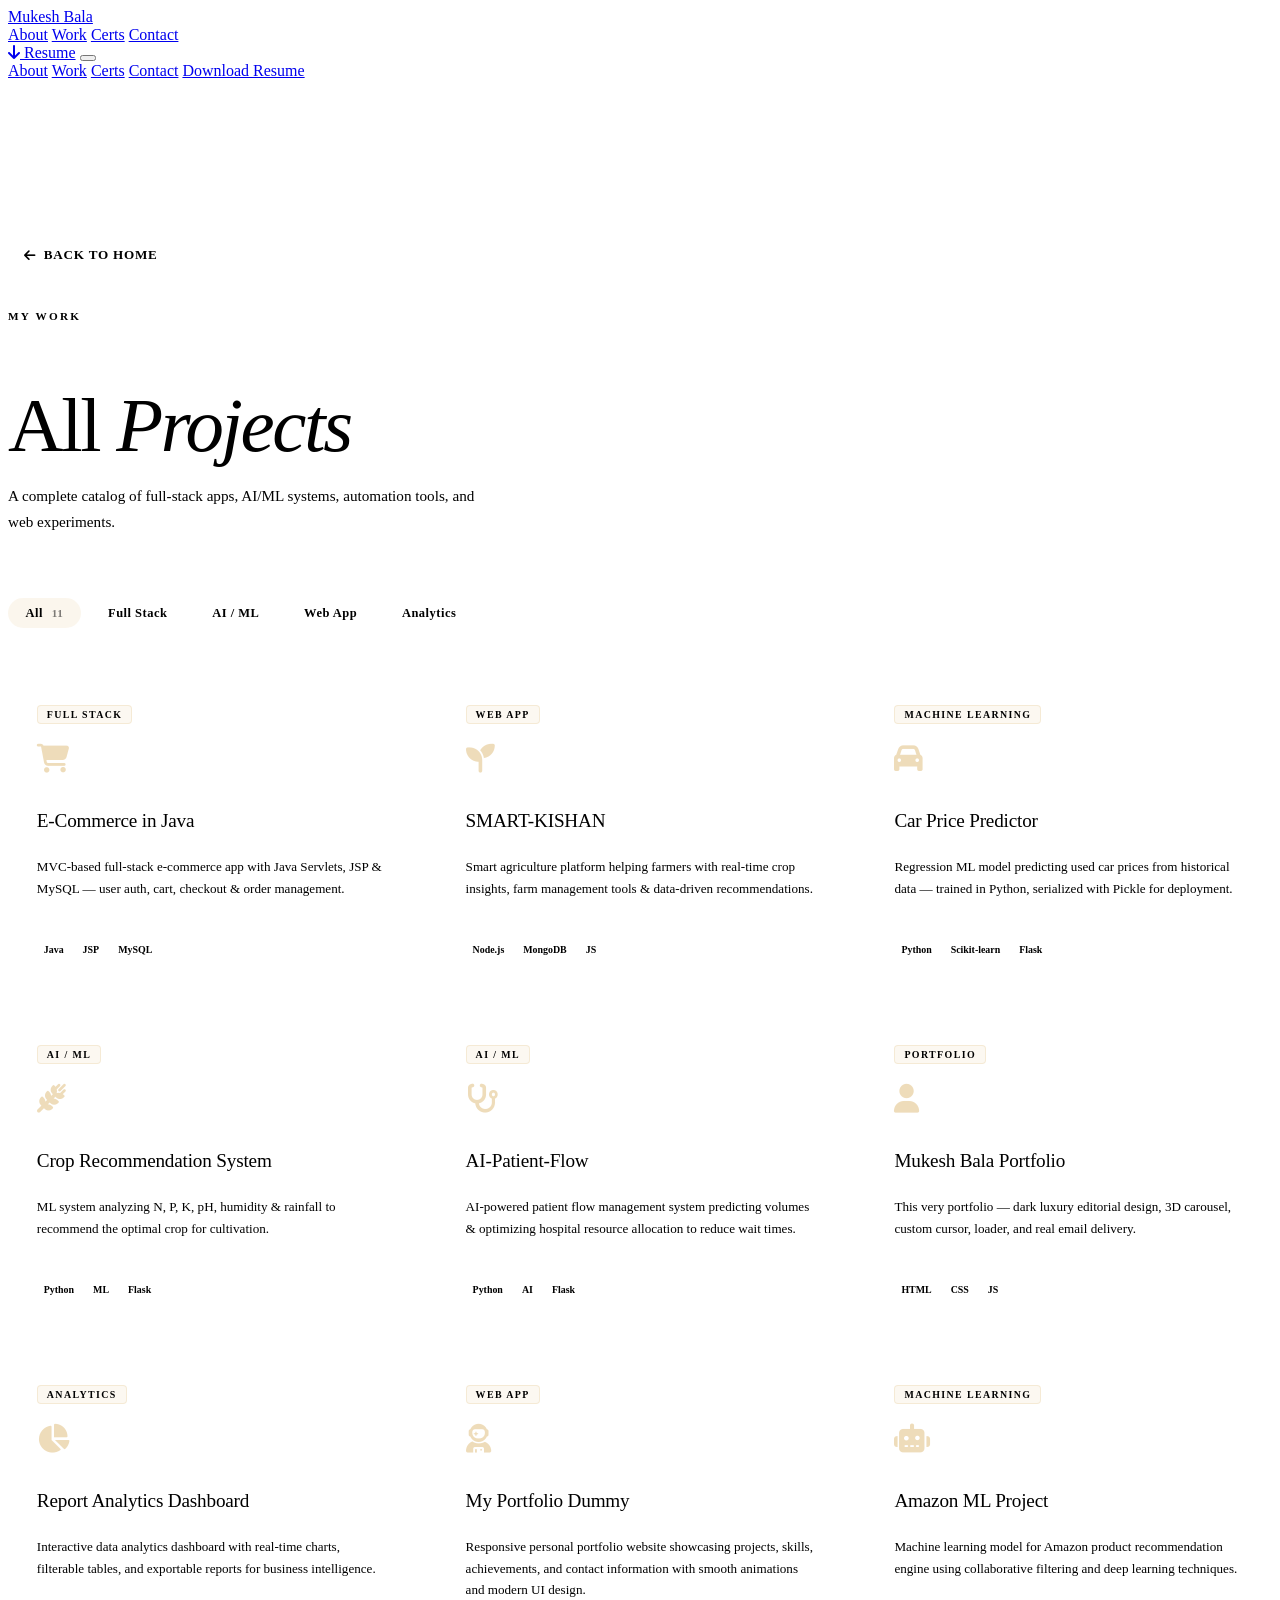
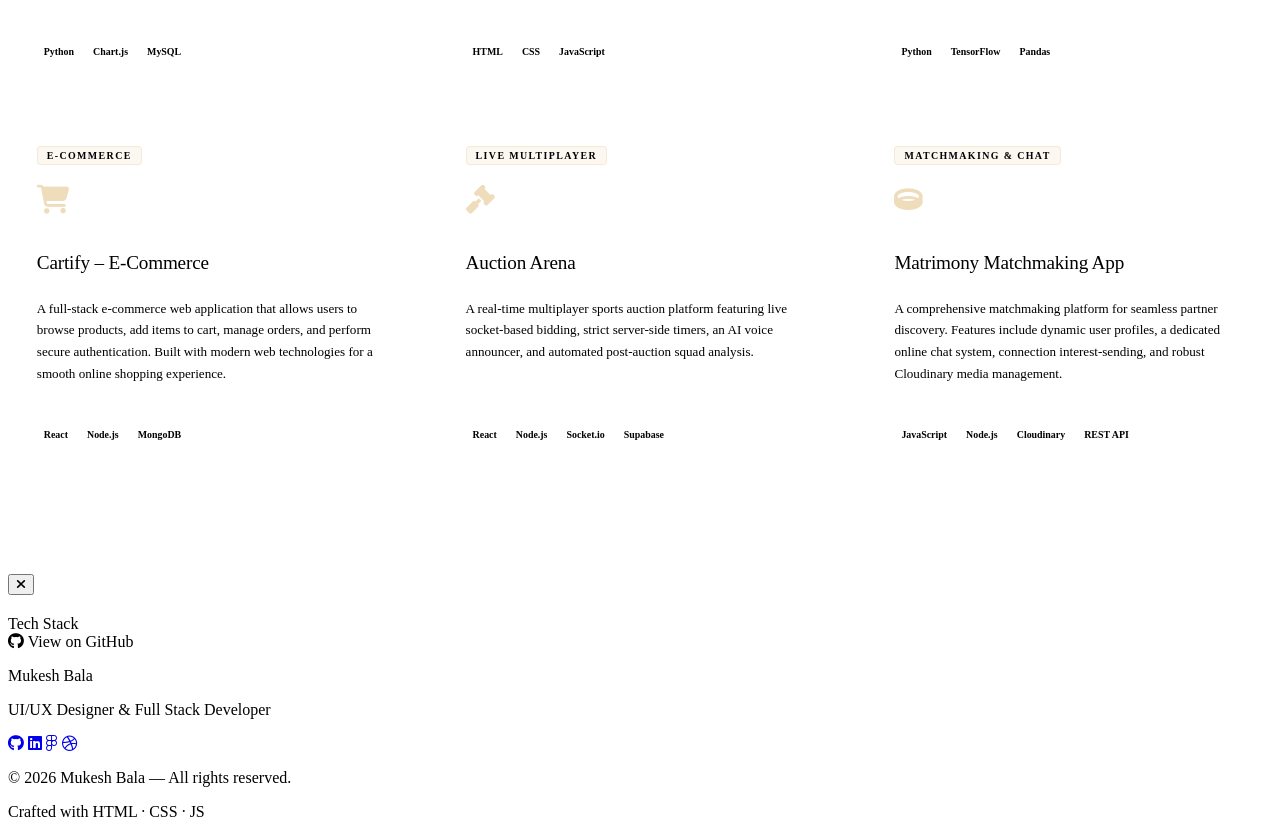
==== projects.html @ a9ab1437 "add new project" ====
<!DOCTYPE html>
<html lang="en">
<head>
  <meta charset="UTF-8">
  <meta name="viewport" content="width=device-width, initial-scale=1.0">
  <meta name="description" content="All Projects by Mukesh Bala — Full-stack, AI/ML, and web development.">
  <title>Projects — Mukesh Bala</title>
  <link rel="preconnect" href="https://fonts.googleapis.com">
  <link rel="preconnect" href="https://fonts.gstatic.com" crossorigin>
  <link href="https://fonts.googleapis.com/css2?family=DM+Serif+Display:ital@0;1&family=Outfit:wght@300;400;500;600;700&display=swap" rel="stylesheet">
  <link rel="stylesheet" href="https://cdnjs.cloudflare.com/ajax/libs/font-awesome/6.5.0/css/all.min.css">
  <link rel="stylesheet" href="styles.css">
  <style>
    /* Projects page extra styles */
    .projects-page { padding: 10rem 0 6rem; }
    .projects-page-head { margin-bottom: 4rem; }
    .back-link {
      display: inline-flex; align-items: center; gap: 8px;
      color: var(--grey2); text-decoration: none; font-size: 0.82rem;
      font-weight: 600; letter-spacing: 0.06em; text-transform: uppercase;
      border: 1px solid var(--border); padding: 0.45rem 1rem;
      border-radius: 6px; transition: all 0.25s; margin-bottom: 2.5rem;
      display: inline-flex;
    }
    .back-link:hover { border-color: var(--gold); color: var(--gold); }
    .pg-eyebrow { font-size:0.7rem; font-weight:700; letter-spacing:0.2em; text-transform:uppercase; color:var(--gold); margin-bottom:1rem; display:block; }
    .pg-h1 { font-family:var(--font-serif); font-size:clamp(2.8rem,6vw,5rem); font-weight:400; letter-spacing:-0.03em; line-height:1.05; margin-bottom:1rem; }
    .pg-h1 em { font-style:italic; color:var(--gold); }
    .pg-sub { font-size:0.95rem; color:var(--grey); max-width:480px; line-height:1.7; }

    /* Filter */
    .filter-bar { display:flex; gap:0.6rem; flex-wrap:wrap; margin-bottom:3rem; }
    .fbtn {
      padding:0.45rem 1.1rem; border-radius:100px;
      border:1px solid var(--border); background:transparent;
      color:var(--grey2); font-size:0.78rem; font-weight:600;
      cursor:none; transition:all 0.22s; font-family:var(--font-sans);
      letter-spacing:0.04em;
    }
    .fbtn.active { background:rgba(212,168,83,0.1); border-color:rgba(212,168,83,0.35); color:var(--gold); }
    .fbtn:hover:not(.active) { border-color:var(--border-h); color:var(--grey); }

    /* Projects grid */
    .pg-grid { display:grid; grid-template-columns:repeat(3,1fr); gap:1.4rem; }

    .pg-card {
      background: var(--surface);
      border: 1px solid var(--border);
      border-radius: 14px;
      padding: 1.8rem;
      cursor: none;
      transition: all 0.3s var(--ease);
      position: relative;
      overflow: hidden;
      display: flex; flex-direction: column;
      min-height: 260px;
    }

    .pg-card::after {
      content:''; position:absolute; inset:0;
      background: linear-gradient(135deg, rgba(212,168,83,0.04), transparent);
      opacity:0; transition:opacity 0.3s; border-radius:14px;
    }

    .pg-card:hover {
      border-color: rgba(212,168,83,0.25);
      transform: translateY(-8px);
      box-shadow: 0 20px 50px rgba(0,0,0,0.4);
    }

    .pg-card:hover::after { opacity:1; }

    .pgc-tag {
      font-size:0.62rem; font-weight:700; letter-spacing:0.14em;
      text-transform:uppercase; color:var(--gold);
      background:rgba(212,168,83,0.08); border:1px solid rgba(212,168,83,0.18);
      padding:3px 9px; border-radius:4px; width:fit-content;
      margin-bottom:1.2rem;
    }

    .pgc-icon {
      font-size:1.8rem; color:rgba(212,168,83,0.4);
      margin-bottom:0.9rem; transition:all 0.3s;
    }

    .pg-card:hover .pgc-icon { color:var(--gold); transform:scale(1.1); }

    .pgc-title {
      font-family:var(--font-serif); font-size:1.2rem;
      font-weight:400; margin-bottom:0.6rem;
      color:var(--white); line-height:1.25;
      letter-spacing:-0.01em;
    }

    .pgc-desc {
      font-size:0.82rem; color:var(--grey);
      line-height:1.65; flex:1; margin-bottom:1.2rem;
    }

    .pgc-foot {
      display:flex; align-items:center;
      justify-content:space-between;
      padding-top:1rem;
      border-top:1px solid var(--border);
      margin-top:auto;
    }

    .pgc-tech { display:flex; gap:5px; flex-wrap:wrap; }
    .pgc-tech span {
      font-size:0.62rem; font-weight:600;
      padding:2px 7px; border-radius:3px;
      background:rgba(255,255,255,0.04);
      border:1px solid var(--border);
      color:var(--grey2);
    }

    .pgc-arrow {
      width:30px; height:30px;
      border:1px solid var(--border);
      border-radius:50%;
      display:flex; align-items:center; justify-content:center;
      color:var(--grey2); font-size:0.72rem;
      transition:all 0.28s; flex-shrink:0;
    }

    .pg-card:hover .pgc-arrow {
      background:var(--gold); border-color:var(--gold);
      color:var(--black); transform:rotate(45deg);
    }

    /* Hidden cards */
    .pg-card[data-hidden="true"] {
      opacity:0; pointer-events:none; display:none;
    }

    @media (max-width: 900px) { .pg-grid { grid-template-columns: repeat(2,1fr); } }
    @media (max-width: 560px) {
      .pg-grid { grid-template-columns: 1fr; }
      .projects-page { padding: 7rem 0 4rem; }
    }
  </style>
</head>
<body>

  <div class="noise"></div>
  <div class="cursor" id="cursor"><div class="cursor-dot"></div></div>
  <div class="cursor-follower" id="cursorFollower"></div>

  <!-- BACKGROUND -->
  <div class="hero-bg" style="position:fixed;inset:0;z-index:-1;pointer-events:none;">
    <div class="hero-orb o1" style="opacity:0.1;"></div>
    <div class="hero-orb o2" style="opacity:0.08;"></div>
    <div class="hero-grid"></div>
  </div>

  <!-- NAV -->
  <nav class="nav scrolled" id="mainNav">
    <a href="index.html" class="nav-logo"><span class="logo-mark">M</span><span class="logo-text">ukesh Bala</span></a>
    <div class="nav-links">
      <a href="index.html#about"   class="nav-link">About</a>
      <a href="index.html#work"    class="nav-link">Work</a>
      <a href="index.html#certs"   class="nav-link">Certs</a>
      <a href="index.html#contact" class="nav-link">Contact</a>
    </div>
    <a href="Resume.pdf" download class="nav-cta"><i class="fas fa-arrow-down"></i> Resume</a>
    <button class="nav-toggle" id="navToggle" aria-label="Menu"><span></span><span></span></button>
  </nav>

  <div class="mobile-menu" id="mobileMenu">
    <a href="index.html#about"   class="mm-link" onclick="closeMobileMenu()">About</a>
    <a href="index.html#work"    class="mm-link" onclick="closeMobileMenu()">Work</a>
    <a href="index.html#certs"   class="mm-link" onclick="closeMobileMenu()">Certs</a>
    <a href="index.html#contact" class="mm-link" onclick="closeMobileMenu()">Contact</a>
    <a href="Resume.pdf" download class="mm-cta">Download Resume</a>
  </div>

  <!-- PAGE CONTENT -->
  <section class="projects-page">
    <div class="container">

      <!-- Page header -->
      <div class="projects-page-head">
        <a href="index.html" class="back-link"><i class="fas fa-arrow-left"></i> Back to Home</a>
        <span class="pg-eyebrow">My Work</span>
        <h1 class="pg-h1">All <em>Projects</em></h1>
        <p class="pg-sub">A complete catalog of full-stack apps, AI/ML systems, automation tools, and web experiments.</p>
      </div>

      <!-- Filter bar -->
      <div class="filter-bar">
        <button class="fbtn active" data-filter="all">All <span style="opacity:0.5;margin-left:5px;font-size:0.7rem;">11</span></button>
        <button class="fbtn" data-filter="fullstack">Full Stack</button>
        <button class="fbtn" data-filter="ml">AI / ML</button>
        <button class="fbtn" data-filter="webapp">Web App</button>
        <button class="fbtn" data-filter="analytics">Analytics</button>
      </div>

      <!-- Projects Grid -->
      <div class="pg-grid" id="pgGrid">

        <div class="pg-card" data-project="cart" data-cat="fullstack">
          <div class="pgc-tag">Full Stack</div>
          <div class="pgc-icon"><i class="fas fa-cart-shopping"></i></div>
          <h3 class="pgc-title">E-Commerce in Java</h3>
          <p class="pgc-desc">MVC-based full-stack e-commerce app with Java Servlets, JSP &amp; MySQL — user auth, cart, checkout &amp; order management.</p>
          <div class="pgc-foot">
            <div class="pgc-tech"><span>Java</span><span>JSP</span><span>MySQL</span></div>
            <div class="pgc-arrow"><i class="fas fa-arrow-up-right"></i></div>
          </div>
        </div>

        <div class="pg-card" data-project="crop" data-cat="webapp">
          <div class="pgc-tag">Web App</div>
          <div class="pgc-icon"><i class="fas fa-seedling"></i></div>
          <h3 class="pgc-title">SMART-KISHAN</h3>
          <p class="pgc-desc">Smart agriculture platform helping farmers with real-time crop insights, farm management tools &amp; data-driven recommendations.</p>
          <div class="pgc-foot">
            <div class="pgc-tech"><span>Node.js</span><span>MongoDB</span><span>JS</span></div>
            <div class="pgc-arrow"><i class="fas fa-arrow-up-right"></i></div>
          </div>
        </div>

        <div class="pg-card" data-project="car" data-cat="ml">
          <div class="pgc-tag">Machine Learning</div>
          <div class="pgc-icon"><i class="fas fa-car"></i></div>
          <h3 class="pgc-title">Car Price Predictor</h3>
          <p class="pgc-desc">Regression ML model predicting used car prices from historical data — trained in Python, serialized with Pickle for deployment.</p>
          <div class="pgc-foot">
            <div class="pgc-tech"><span>Python</span><span>Scikit-learn</span><span>Flask</span></div>
            <div class="pgc-arrow"><i class="fas fa-arrow-up-right"></i></div>
          </div>
        </div>

        <div class="pg-card" data-project="farm" data-cat="ml">
          <div class="pgc-tag">AI / ML</div>
          <div class="pgc-icon"><i class="fas fa-wheat-awn"></i></div>
          <h3 class="pgc-title">Crop Recommendation System</h3>
          <p class="pgc-desc">ML system analyzing N, P, K, pH, humidity &amp; rainfall to recommend the optimal crop for cultivation.</p>
          <div class="pgc-foot">
            <div class="pgc-tech"><span>Python</span><span>ML</span><span>Flask</span></div>
            <div class="pgc-arrow"><i class="fas fa-arrow-up-right"></i></div>
          </div>
        </div>

        <div class="pg-card" data-project="medical" data-cat="ml">
          <div class="pgc-tag">AI / ML</div>
          <div class="pgc-icon"><i class="fas fa-stethoscope"></i></div>
          <h3 class="pgc-title">AI-Patient-Flow</h3>
          <p class="pgc-desc">AI-powered patient flow management system predicting volumes &amp; optimizing hospital resource allocation to reduce wait times.</p>
          <div class="pgc-foot">
            <div class="pgc-tech"><span>Python</span><span>AI</span><span>Flask</span></div>
            <div class="pgc-arrow"><i class="fas fa-arrow-up-right"></i></div>
          </div>
        </div>

        <div class="pg-card" data-project="mukeshPortfolio" data-cat="webapp">
          <div class="pgc-tag">Portfolio</div>
          <div class="pgc-icon"><i class="fas fa-user"></i></div>
          <h3 class="pgc-title">Mukesh Bala Portfolio</h3>
          <p class="pgc-desc">This very portfolio — dark luxury editorial design, 3D carousel, custom cursor, loader, and real email delivery.</p>
          <div class="pgc-foot">
            <div class="pgc-tech"><span>HTML</span><span>CSS</span><span>JS</span></div>
            <div class="pgc-arrow"><i class="fas fa-arrow-up-right"></i></div>
          </div>
        </div>

        <div class="pg-card" data-project="cyraAnalytics" data-cat="analytics">
          <div class="pgc-tag">Analytics</div>
          <div class="pgc-icon"><i class="fas fa-chart-pie"></i></div>
          <h3 class="pgc-title">Report Analytics Dashboard</h3>
          <p class="pgc-desc">Interactive data analytics dashboard with real-time charts, filterable tables, and exportable reports for business intelligence.</p>
          <div class="pgc-foot">
            <div class="pgc-tech"><span>Python</span><span>Chart.js</span><span>MySQL</span></div>
            <div class="pgc-arrow"><i class="fas fa-arrow-up-right"></i></div>
          </div>
        </div>

        <div class="pg-card" data-project="portfolio" data-cat="webapp">
          <div class="pgc-tag">Web App</div>
          <div class="pgc-icon"><i class="fas fa-user-astronaut"></i></div>
          <h3 class="pgc-title">My Portfolio Dummy</h3>
          <p class="pgc-desc">Responsive personal portfolio website showcasing projects, skills, achievements, and contact information with smooth animations and modern UI design.</p>
          <div class="pgc-foot">
            <div class="pgc-tech"><span>HTML</span><span>CSS</span><span>JavaScript</span></div>
            <div class="pgc-arrow"><i class="fas fa-arrow-up-right"></i></div>
          </div>
        </div>

        <div class="pg-card" data-project="amazon" data-cat="ml">
          <div class="pgc-tag">Machine Learning</div>
          <div class="pgc-icon"><i class="fas fa-robot"></i></div>
          <h3 class="pgc-title">Amazon ML Project</h3>
          <p class="pgc-desc">Machine learning model for Amazon product recommendation engine using collaborative filtering and deep learning techniques.</p>
          <div class="pgc-foot">
            <div class="pgc-tech"><span>Python</span><span>TensorFlow</span><span>Pandas</span></div>
            <div class="pgc-arrow"><i class="fas fa-arrow-up-right"></i></div>
          </div>
        </div>

        <div class="pg-card" data-project="cartify" data-cat="fullstack">
          <div class="pgc-tag">E-Commerce</div>
          <div class="pgc-icon"><i class="fas fa-shopping-cart"></i></div>
          <h3 class="pgc-title">Cartify – E-Commerce</h3>
          <p class="pgc-desc">
            A full-stack e-commerce web application that allows users to browse products, add items to cart,
            manage orders, and perform secure authentication. Built with modern web technologies for a smooth
            online shopping experience.
          </p>
          <div class="pgc-foot">
            <div class="pgc-tech">
              <span>React</span><span>Node.js</span><span>MongoDB</span></div>
              <div class="pgc-arrow"><i class="fas fa-arrow-up-right"></i>
            </div>
          </div>
        </div>

        <div class="pg-card" data-project="auctionArena" data-cat="fullstack">
          <div class="pgc-tag">Live Multiplayer</div>
          <div class="pgc-icon"><i class="fas fa-gavel"></i></div>
          <h3 class="pgc-title">Auction Arena</h3>
          <p class="pgc-desc">
            A real-time multiplayer sports auction platform featuring live socket-based bidding, strict server-side timers, an AI voice announcer, and automated post-auction squad analysis.
          </p>
          <div class="pgc-foot">
            <div class="pgc-tech">
              <span>React</span><span>Node.js</span><span>Socket.io</span><span>Supabase</span>
            </div>
            <div class="pgc-arrow">
              <i class="fas fa-arrow-up-right"></i>
            </div>
          </div>
        </div>

        <div class="pg-card" data-project="matrimonyApp" data-cat="fullstack">
          <div class="pgc-tag">Matchmaking & Chat</div>
          <div class="pgc-icon"><i class="fas fa-ring"></i></div>
          <h3 class="pgc-title">Matrimony Matchmaking App</h3>
          <p class="pgc-desc">
            A comprehensive matchmaking platform for seamless partner discovery. Features include dynamic user profiles, a dedicated online chat system, connection interest-sending, and robust Cloudinary media management.
          </p>
          <div class="pgc-foot">
            <div class="pgc-tech">
              <span> JavaScript</span><span>Node.js</span><span>Cloudinary</span><span>REST API</span>
            </div>
            <div class="pgc-arrow">
              <i class="fas fa-arrow-up-right"></i>
            </div>
          </div>
        </div>
      </div>
    </div>
  </section>

  <!-- PROJECT MODAL -->
  <div class="pmodal-overlay" id="pModalOverlay">
    <div class="pmodal" id="pModal">
      <button class="pmodal-close" id="pModalClose"><i class="fas fa-xmark"></i></button>
      <div class="pmodal-tag"   id="pmTag"></div>
      <h2 class="pmodal-title" id="pmTitle"></h2>
      <p class="pmodal-short"  id="pmShort"></p>
      <p class="pmodal-long"   id="pmLong"></p>
      <div class="pmodal-tech-label">Tech Stack</div>
      <div class="pmodal-tech" id="pmTech"></div>
      <a class="pmodal-gh" id="pmLink" target="_blank" rel="noopener">
        <i class="fab fa-github"></i> View on GitHub
      </a>
    </div>
  </div>

  <!-- FOOTER -->
  <footer class="footer">
    <div class="container">
      <div class="footer-inner">
        <div class="footer-left">
          <p class="footer-name">Mukesh Bala</p>
          <p class="footer-sub">UI/UX Designer &amp; Full Stack Developer</p>
        </div>
        <div class="footer-socials">
          <a href="https://github.com/mukeshbala143"          target="_blank" rel="noopener"><i class="fab fa-github"></i></a>
          <a href="https://www.linkedin.com/in/mukeshbala143" target="_blank" rel="noopener"><i class="fab fa-linkedin"></i></a>
          <a href="https://www.figma.com/@mukeshdesign"       target="_blank" rel="noopener"><i class="fab fa-figma"></i></a>
          <a href="https://dribbble.com/mukesh-bala"          target="_blank" rel="noopener"><i class="fab fa-dribbble"></i></a>
        </div>
      </div>
      <div class="footer-divider"></div>
      <div class="footer-bottom">
        <p>© 2026 Mukesh Bala — All rights reserved.</p>
        <p>Crafted with HTML · CSS · JS</p>
      </div>
    </div>
  </footer>

  <script src="app.js"></script>
  <script>
    // Projects page filter logic
    document.querySelectorAll('.fbtn').forEach(btn => {
      btn.addEventListener('click', () => {
        document.querySelectorAll('.fbtn').forEach(b => b.classList.remove('active'));
        btn.classList.add('active');
        const filter = btn.dataset.filter;
        document.querySelectorAll('.pg-card').forEach(card => {
          const cat  = card.dataset.cat;
          const show = filter === 'all' || cat === filter;
          if (show) {
            card.style.display = '';
            requestAnimationFrame(() => {
              card.style.opacity   = '1';
              card.style.transform = 'translateY(0)';
            });
          } else {
            card.style.opacity   = '0';
            card.style.transform = 'translateY(16px)';
            setTimeout(() => { card.style.display = 'none'; }, 300);
          }
        });
      });
    });

    // Project card click → modal
    document.querySelectorAll('.pg-card').forEach(card => {
      card.addEventListener('click', () => {
        const key = card.dataset.project;
        if (key && typeof projectData !== 'undefined' && projectData[key]) {
          const p = projectData[key];
          document.getElementById('pmTag').textContent   = p.tag;
          document.getElementById('pmTitle').textContent = p.title;
          document.getElementById('pmShort').textContent = p.short;
          document.getElementById('pmLong').textContent  = p.long;
          document.getElementById('pmLink').href          = p.link;
          document.getElementById('pmTech').innerHTML    = p.tech.map(t => `<span>${t}</span>`).join('');
          document.getElementById('pModalOverlay').classList.add('open');
          document.body.style.overflow = 'hidden';
        }
      });
    });
  </script>
</body>
</html>
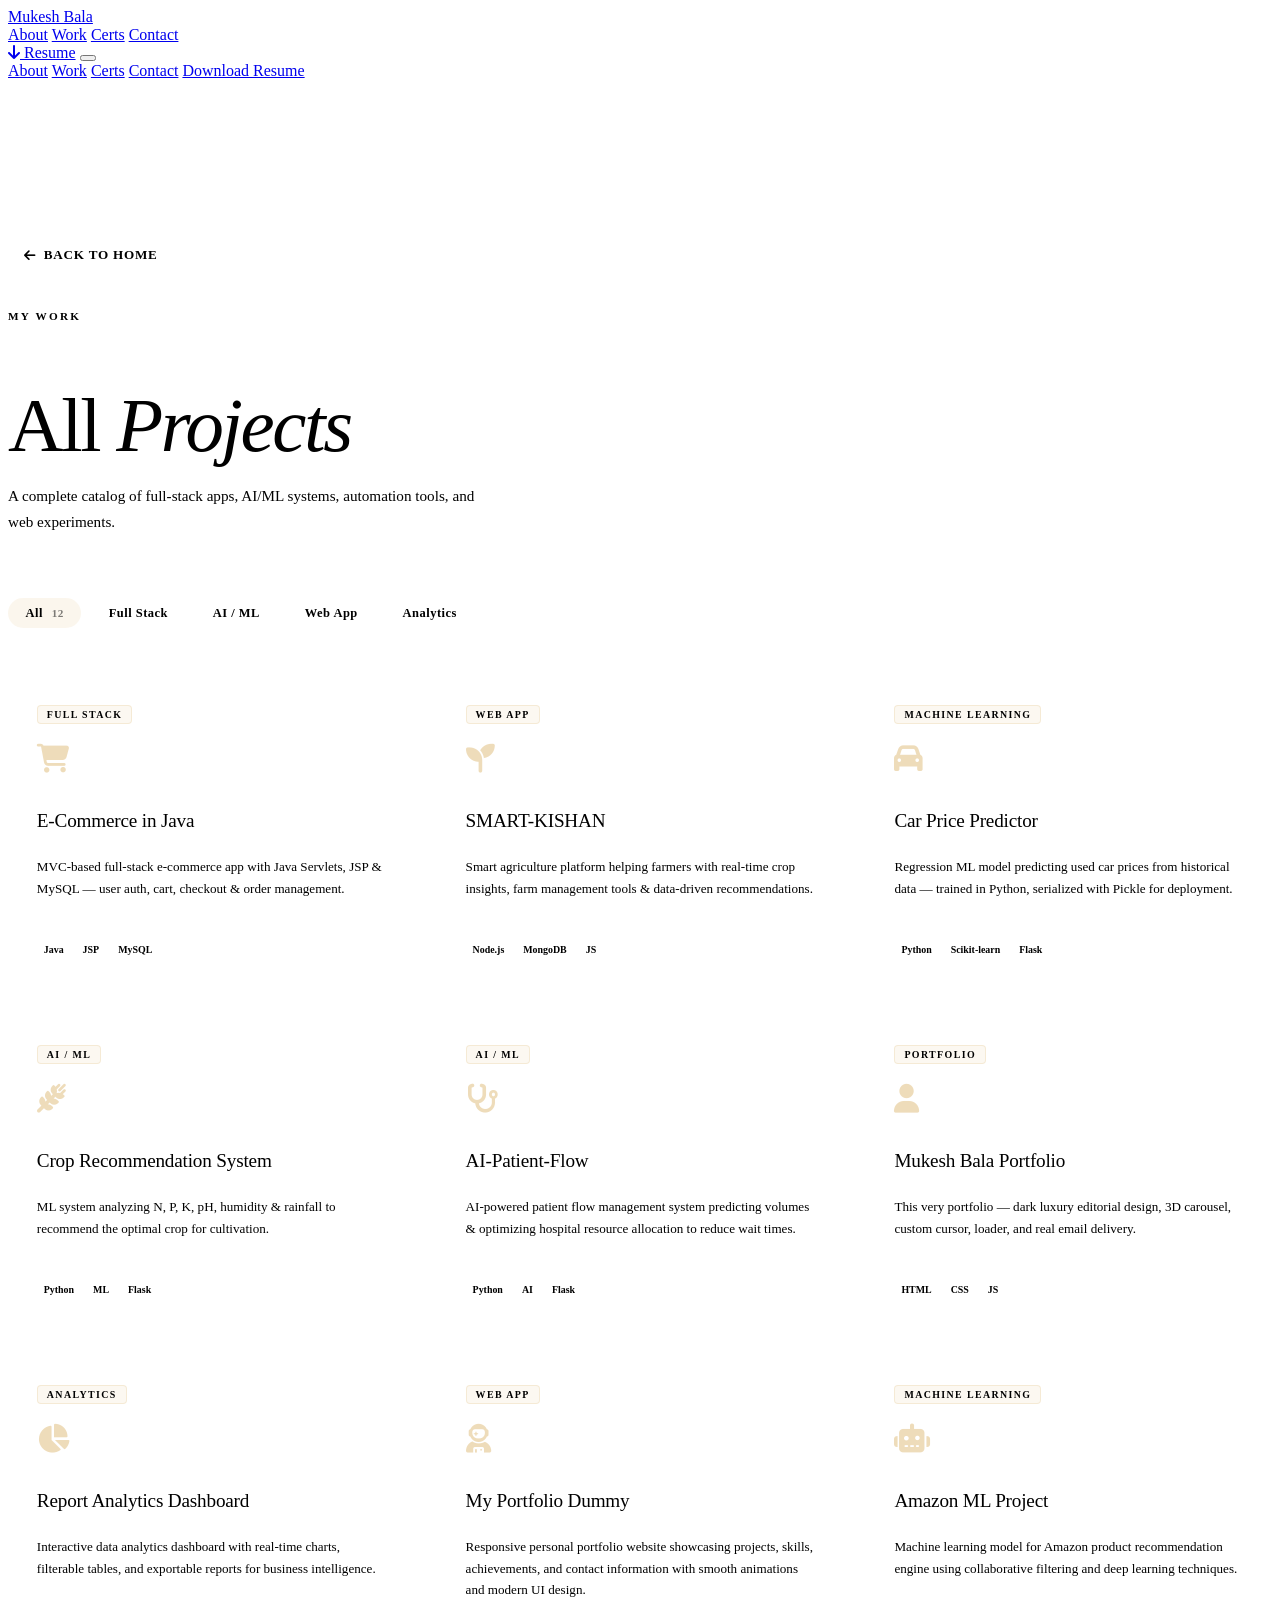
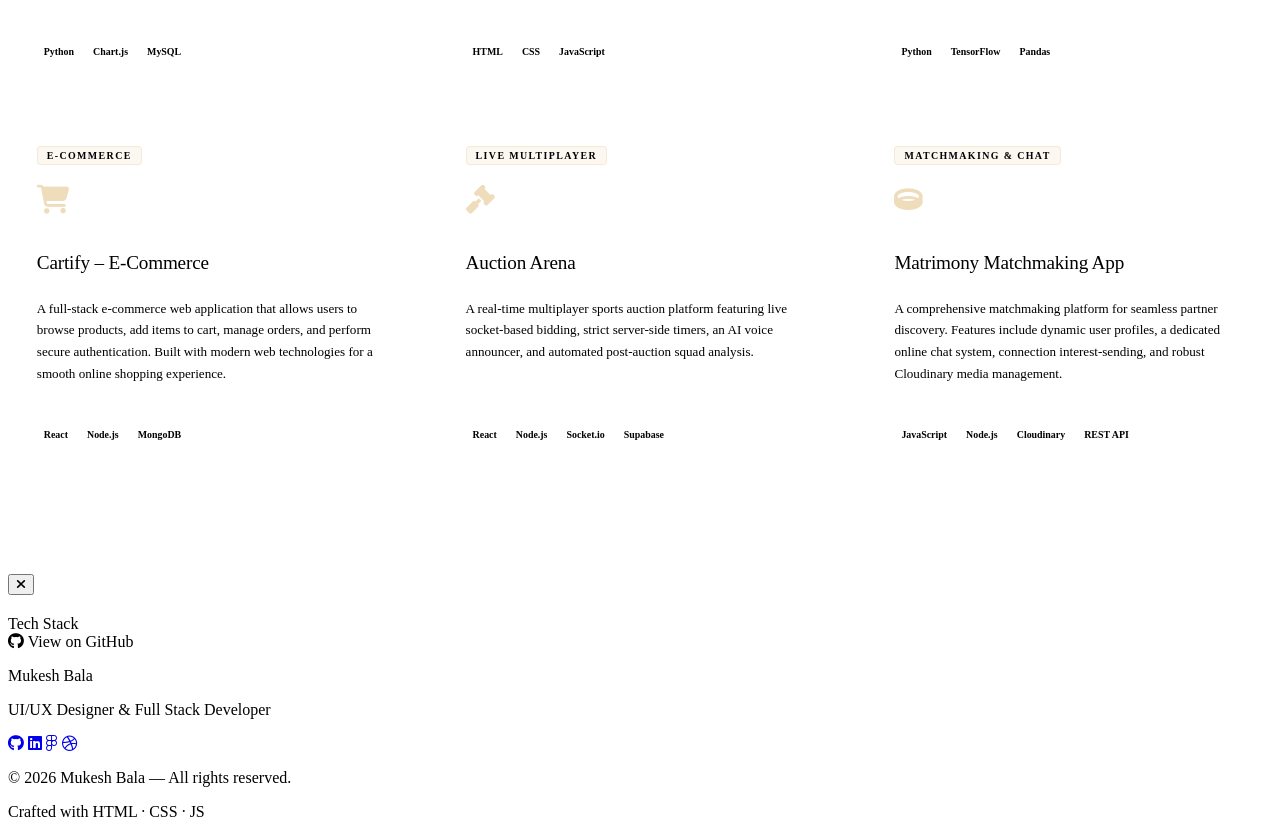
==== commit 88b541f7: "add new project" ====
--- a/projects.html
+++ b/projects.html
@@ -188,7 +188,7 @@
 
       <!-- Filter bar -->
       <div class="filter-bar">
-        <button class="fbtn active" data-filter="all">All <span style="opacity:0.5;margin-left:5px;font-size:0.7rem;">11</span></button>
+        <button class="fbtn active" data-filter="all">All <span style="opacity:0.5;margin-left:5px;font-size:0.7rem;">12</span></button>
         <button class="fbtn" data-filter="fullstack">Full Stack</button>
         <button class="fbtn" data-filter="ml">AI / ML</button>
         <button class="fbtn" data-filter="webapp">Web App</button>
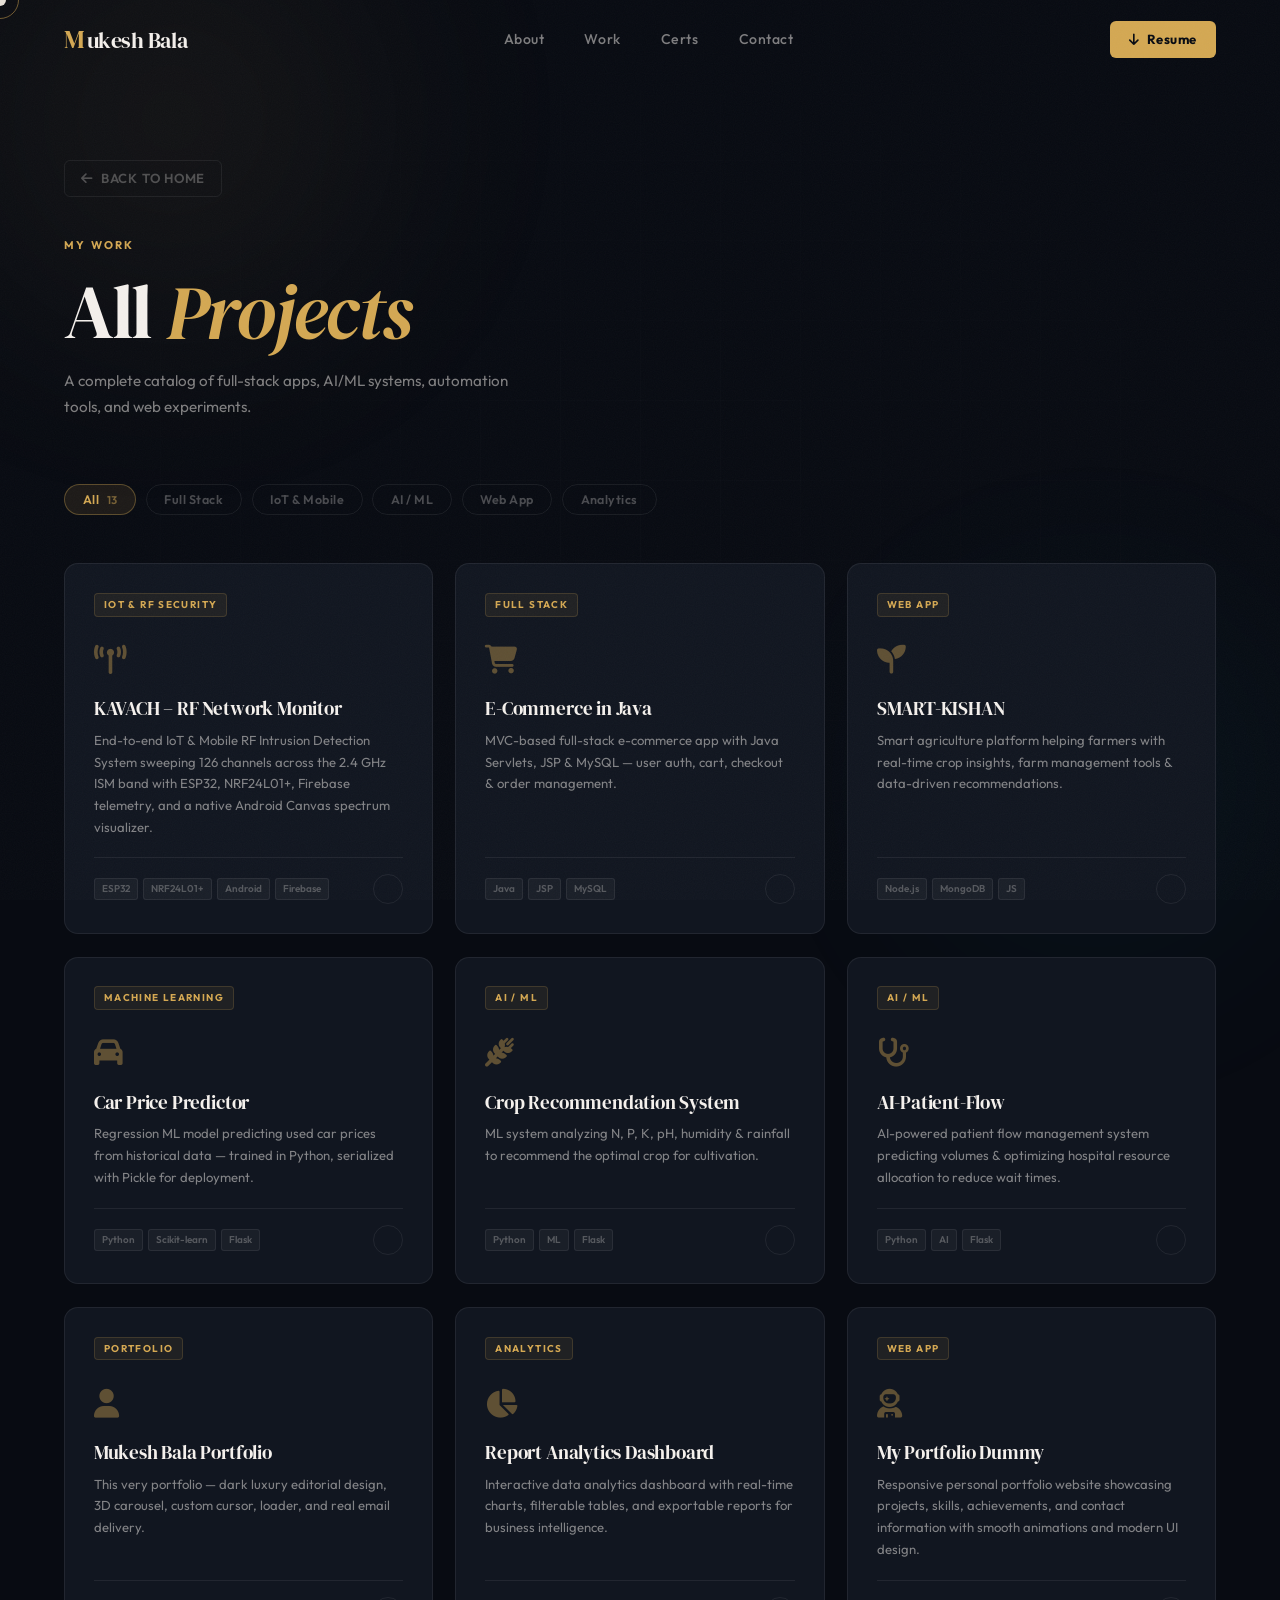
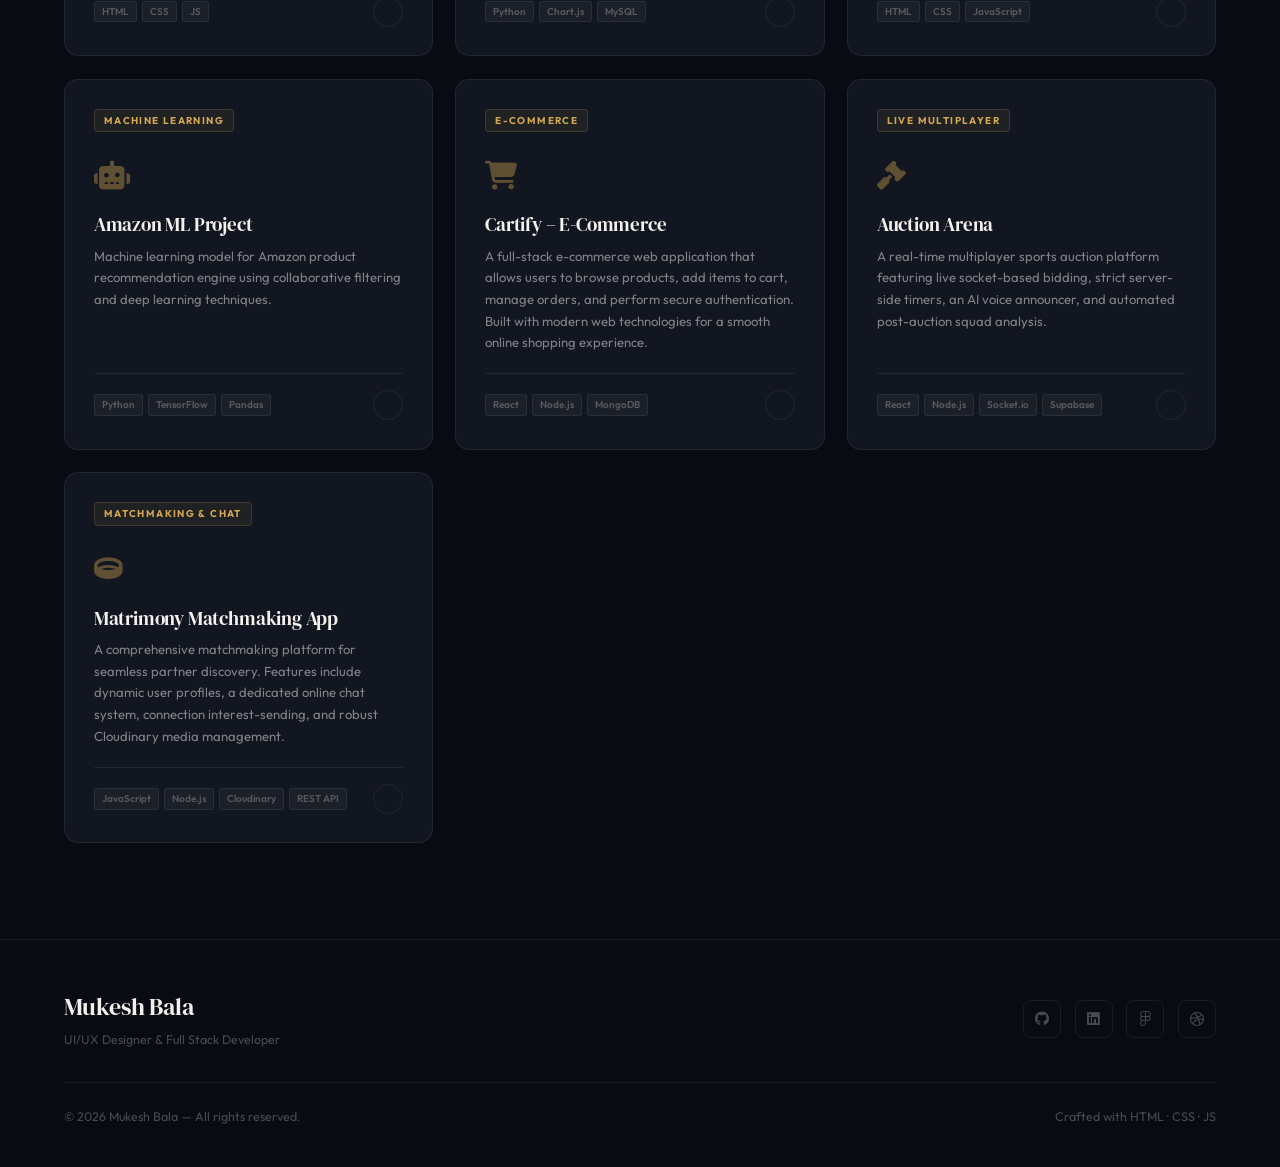
==== commit 8c811f42: "Update Resume.pdf and add KAVACH RF Network Monitor project" ====
--- a/projects.html
+++ b/projects.html
@@ -188,8 +188,9 @@
 
       <!-- Filter bar -->
       <div class="filter-bar">
-        <button class="fbtn active" data-filter="all">All <span style="opacity:0.5;margin-left:5px;font-size:0.7rem;">12</span></button>
+        <button class="fbtn active" data-filter="all">All <span style="opacity:0.5;margin-left:5px;font-size:0.7rem;">13</span></button>
         <button class="fbtn" data-filter="fullstack">Full Stack</button>
+        <button class="fbtn" data-filter="iot">IoT &amp; Mobile</button>
         <button class="fbtn" data-filter="ml">AI / ML</button>
         <button class="fbtn" data-filter="webapp">Web App</button>
         <button class="fbtn" data-filter="analytics">Analytics</button>
@@ -197,6 +198,17 @@
 
       <!-- Projects Grid -->
       <div class="pg-grid" id="pgGrid">
+
+        <div class="pg-card" data-project="kavach" data-cat="iot fullstack">
+          <div class="pgc-tag">IoT &amp; RF Security</div>
+          <div class="pgc-icon"><i class="fas fa-tower-broadcast"></i></div>
+          <h3 class="pgc-title">KAVACH – RF Network Monitor</h3>
+          <p class="pgc-desc">End-to-end IoT &amp; Mobile RF Intrusion Detection System sweeping 126 channels across the 2.4 GHz ISM band with ESP32, NRF24L01+, Firebase telemetry, and a native Android Canvas spectrum visualizer.</p>
+          <div class="pgc-foot">
+            <div class="pgc-tech"><span>ESP32</span><span>NRF24L01+</span><span>Android</span><span>Firebase</span></div>
+            <div class="pgc-arrow"><i class="fas fa-arrow-up-right"></i></div>
+          </div>
+        </div>
 
         <div class="pg-card" data-project="cart" data-cat="fullstack">
           <div class="pgc-tag">Full Stack</div>
@@ -400,7 +412,7 @@
         const filter = btn.dataset.filter;
         document.querySelectorAll('.pg-card').forEach(card => {
           const cat  = card.dataset.cat;
-          const show = filter === 'all' || cat === filter;
+          const show = filter === 'all' || cat === filter || (cat && cat.split(' ').includes(filter));
           if (show) {
             card.style.display = '';
             requestAnimationFrame(() => {
--- a/styles.css
+++ b/styles.css
@@ -0,0 +1,1593 @@
+/* ================================================================
+   MUKESH BALA PORTFOLIO — styles.css
+   Aesthetic: Dark Luxury Editorial
+   Fonts: DM Serif Display + Outfit
+   Theme: Near-black, gold accent, sharp editorial layout
+   ================================================================ */
+
+/* ── RESET ── */
+*, *::before, *::after { margin:0; padding:0; box-sizing:border-box; }
+
+:root {
+  --black:      #080b12;
+  --dark:       #0c1019;
+  --surface:    #111620;
+  --surface2:   #161c28;
+  --border:     rgba(255,255,255,0.07);
+  --border-h:   rgba(255,255,255,0.14);
+  --gold:       #d4a853;
+  --gold-light: #f0c46a;
+  --cyan:       #22d3ee;
+  --white:      #f4f0ec;
+  --grey:       rgba(244,240,236,0.5);
+  --grey2:      rgba(244,240,236,0.28);
+  --font-serif: 'DM Serif Display', serif;
+  --font-sans:  'Outfit', sans-serif;
+  --ease:       cubic-bezier(0.4,0,0.2,1);
+  --ease-out:   cubic-bezier(0,0,0.2,1);
+  /* Carousel */
+  --cw: 200px;
+  --ch: 300px;
+  --cr: 780px;
+}
+
+html { scroll-behavior:smooth; }
+
+body {
+  font-family: var(--font-sans);
+  background: var(--black);
+  color: var(--white);
+  overflow-x: hidden;
+  line-height: 1.6;
+  cursor: none;
+}
+
+::selection { background:rgba(212,168,83,0.25); color:var(--white); }
+
+/* ── NOISE TEXTURE ── */
+.noise {
+  position: fixed;
+  inset: 0;
+  z-index: 9999;
+  pointer-events: none;
+  opacity: 0.032;
+  background-image: url("data:image/svg+xml,%3Csvg viewBox='0 0 256 256' xmlns='http://www.w3.org/2000/svg'%3E%3Cfilter id='noise'%3E%3CfeTurbulence type='fractalNoise' baseFrequency='0.9' numOctaves='4' stitchTiles='stitch'/%3E%3C/filter%3E%3Crect width='100%25' height='100%25' filter='url(%23noise)'/%3E%3C/svg%3E");
+  background-size: 256px 256px;
+}
+
+/* ── CUSTOM CURSOR ── */
+.cursor {
+  position: fixed;
+  top: 0; left: 0;
+  width: 12px; height: 12px;
+  pointer-events: none;
+  z-index: 10000;
+  mix-blend-mode: difference;
+  transform: translate(-50%,-50%);
+}
+
+.cursor-dot {
+  width: 100%; height: 100%;
+  background: var(--white);
+  border-radius: 50%;
+  transition: transform 0.15s var(--ease);
+}
+
+.cursor-follower {
+  position: fixed;
+  width: 38px; height: 38px;
+  border: 1px solid rgba(212,168,83,0.5);
+  border-radius: 50%;
+  pointer-events: none;
+  z-index: 9999;
+  transform: translate(-50%,-50%);
+  transition: all 0.12s var(--ease);
+  mix-blend-mode: normal;
+}
+
+body:hover .cursor-follower { opacity:1; }
+
+/* ── LOADER ── */
+.loader {
+  position: fixed;
+  inset: 0;
+  background: var(--black);
+  z-index: 99999;
+  display: flex;
+  align-items: center;
+  justify-content: center;
+  transition: opacity 0.6s var(--ease), transform 0.6s var(--ease);
+}
+
+.loader.hidden { opacity:0; pointer-events:none; transform:scale(1.05); }
+
+.loader-inner { text-align:center; }
+
+.loader-name {
+  display: block;
+  font-family: var(--font-serif);
+  font-size: 4rem;
+  color: var(--gold);
+  letter-spacing: -0.02em;
+  margin-bottom: 1.5rem;
+}
+
+.loader-bar {
+  width: 160px;
+  height: 2px;
+  background: rgba(255,255,255,0.08);
+  border-radius: 2px;
+  overflow: hidden;
+  margin: 0 auto;
+}
+
+.loader-fill {
+  height: 100%;
+  width: 0%;
+  background: linear-gradient(90deg,var(--gold),var(--cyan));
+  border-radius: 2px;
+  transition: width 0.05s linear;
+}
+
+/* ================================================================
+   NAVIGATION
+   ================================================================ */
+.nav {
+  position: fixed;
+  top: 0; left: 0; right: 0;
+  z-index: 1000;
+  padding: 1.2rem 5%;
+  display: flex;
+  align-items: center;
+  justify-content: space-between;
+  transition: background 0.4s var(--ease), backdrop-filter 0.4s;
+}
+
+.nav.scrolled {
+  background: rgba(8,11,18,0.88);
+  backdrop-filter: blur(20px);
+  -webkit-backdrop-filter: blur(20px);
+  border-bottom: 1px solid var(--border);
+}
+
+.nav-logo {
+  display: flex;
+  align-items: baseline;
+  gap: 2px;
+  text-decoration: none;
+  font-family: var(--font-serif);
+  font-size: 1.4rem;
+  color: var(--white);
+  letter-spacing: -0.02em;
+}
+
+.logo-mark {
+  color: var(--gold);
+  font-size: 1.6rem;
+}
+
+.nav-links {
+  display: flex;
+  gap: 2.5rem;
+}
+
+.nav-link {
+  color: var(--grey);
+  text-decoration: none;
+  font-size: 0.88rem;
+  font-weight: 500;
+  letter-spacing: 0.04em;
+  position: relative;
+  transition: color 0.25s;
+}
+
+.nav-link::after {
+  content: '';
+  position: absolute;
+  bottom: -4px; left: 0;
+  width: 0; height: 1px;
+  background: var(--gold);
+  transition: width 0.3s var(--ease);
+}
+
+.nav-link:hover { color: var(--white); }
+.nav-link:hover::after { width: 100%; }
+
+.nav-cta {
+  display: flex;
+  align-items: center;
+  gap: 7px;
+  padding: 0.5rem 1.2rem;
+  background: var(--gold);
+  color: var(--black);
+  text-decoration: none;
+  font-weight: 700;
+  font-size: 0.82rem;
+  border-radius: 6px;
+  letter-spacing: 0.04em;
+  transition: all 0.25s;
+}
+
+.nav-cta:hover {
+  background: var(--gold-light);
+  transform: translateY(-1px);
+  box-shadow: 0 6px 20px rgba(212,168,83,0.35);
+}
+
+.nav-toggle { display:none; background:none; border:none; cursor:none; }
+.nav-toggle span {
+  display: block;
+  width: 22px; height: 1.5px;
+  background: var(--white);
+  margin: 5px 0;
+  transition: all 0.3s;
+}
+
+/* MOBILE MENU */
+.mobile-menu {
+  position: fixed;
+  inset: 0;
+  background: var(--black);
+  z-index: 999;
+  display: flex;
+  flex-direction: column;
+  align-items: center;
+  justify-content: center;
+  gap: 2rem;
+  transform: translateX(100%);
+  transition: transform 0.45s cubic-bezier(0.77,0,0.175,1);
+}
+
+.mobile-menu.open { transform: translateX(0); }
+
+.mm-link {
+  font-family: var(--font-serif);
+  font-size: 2.8rem;
+  color: var(--white);
+  text-decoration: none;
+  opacity: 0.7;
+  transition: opacity 0.2s, color 0.2s;
+}
+
+.mm-link:hover { opacity:1; color:var(--gold); }
+
+.mm-cta {
+  margin-top: 1rem;
+  padding: 0.75rem 2rem;
+  background: var(--gold);
+  color: var(--black);
+  text-decoration: none;
+  font-weight: 700;
+  border-radius: 6px;
+  font-size: 0.9rem;
+}
+
+/* ================================================================
+   UTILITIES
+   ================================================================ */
+.container {
+  width: 90%;
+  max-width: 1200px;
+  margin: 0 auto;
+}
+
+.section { padding: 7rem 0; }
+
+.section-label {
+  font-size: 0.72rem;
+  font-weight: 600;
+  letter-spacing: 0.2em;
+  text-transform: uppercase;
+  color: var(--gold);
+  margin-bottom: 1.2rem;
+  display: block;
+}
+
+.section-h2 {
+  font-family: var(--font-serif);
+  font-size: clamp(2.4rem,5vw,3.8rem);
+  font-weight: 400;
+  line-height: 1.1;
+  letter-spacing: -0.02em;
+  margin-bottom: 0;
+}
+
+.section-h2 em {
+  font-style: italic;
+  color: var(--gold);
+}
+
+/* ================================================================
+   HERO
+   ================================================================ */
+.hero {
+  min-height: 100vh;
+  display: flex;
+  flex-direction: column;
+  justify-content: center;
+  padding: 8rem 5% 6rem;
+  position: relative;
+  overflow: hidden;
+}
+
+.hero-bg {
+  position: absolute;
+  inset: 0;
+  pointer-events: none;
+  z-index: 0;
+}
+
+.hero-orb {
+  position: absolute;
+  border-radius: 50%;
+  filter: blur(120px);
+  opacity: 0.18;
+}
+
+.o1 {
+  width: 600px; height: 600px;
+  background: radial-gradient(circle, #d4a853, transparent 70%);
+  top: -20%; left: -10%;
+  animation: orbFloat 18s ease-in-out infinite;
+}
+
+.o2 {
+  width: 500px; height: 500px;
+  background: radial-gradient(circle, #22d3ee, transparent 70%);
+  bottom: -15%; right: -5%;
+  animation: orbFloat 22s ease-in-out infinite reverse;
+}
+
+@keyframes orbFloat {
+  0%,100% { transform:translate(0,0) scale(1); }
+  40%     { transform:translate(40px,-40px) scale(1.06); }
+  70%     { transform:translate(-25px,25px) scale(0.94); }
+}
+
+.hero-grid {
+  position: absolute;
+  inset: 0;
+  background-image:
+    linear-gradient(rgba(255,255,255,0.02) 1px, transparent 1px),
+    linear-gradient(90deg, rgba(255,255,255,0.02) 1px, transparent 1px);
+  background-size: 80px 80px;
+  mask-image: radial-gradient(ellipse 80% 80% at 50% 50%, rgba(0,0,0,0.6) 0%, transparent 100%);
+}
+
+.hero-content {
+  position: relative;
+  z-index: 2;
+  max-width: 1200px;
+  margin: 0 auto;
+  width: 100%;
+}
+
+.hero-eyebrow {
+  display: inline-flex;
+  align-items: center;
+  gap: 10px;
+  font-size: 0.8rem;
+  font-weight: 500;
+  letter-spacing: 0.08em;
+  color: var(--grey);
+  margin-bottom: 2rem;
+  animation: fadeUp 0.8s var(--ease) 0.5s both;
+}
+
+.pulse-ring {
+  width: 8px; height: 8px;
+  background: #4ade80;
+  border-radius: 50%;
+  position: relative;
+  flex-shrink: 0;
+}
+
+.pulse-ring::after {
+  content: '';
+  position: absolute;
+  inset: -4px;
+  border-radius: 50%;
+  border: 1.5px solid #4ade80;
+  animation: pingRing 2s ease-out infinite;
+}
+
+@keyframes pingRing {
+  0%   { transform:scale(1); opacity:0.8; }
+  100% { transform:scale(2.2); opacity:0; }
+}
+
+.hero-h1 {
+  font-family: var(--font-serif);
+  font-size: clamp(4rem, 11vw, 9rem);
+  font-weight: 400;
+  line-height: 0.92;
+  letter-spacing: -0.03em;
+  margin-bottom: 2.5rem;
+  overflow: hidden;
+}
+
+.line-wrap { display:block; overflow:hidden; }
+
+.reveal-line {
+  display: block;
+  animation: revealUp 0.9s cubic-bezier(0.77,0,0.175,1) 0.7s both;
+}
+
+.delay-1 { animation-delay: 0.85s; }
+
+.hero-dot { color:var(--gold); }
+
+.hero-sub-row {
+  display: flex;
+  align-items: flex-start;
+  gap: 2.5rem;
+  margin-bottom: 2.5rem;
+  flex-wrap: wrap;
+  animation: fadeUp 0.8s var(--ease) 1.1s both;
+}
+
+.hero-role-pill {
+  display: inline-flex;
+  align-items: center;
+  gap: 8px;
+  padding: 0.55rem 1.2rem;
+  border: 1px solid rgba(212,168,83,0.35);
+  border-radius: 100px;
+  font-size: 0.82rem;
+  font-weight: 500;
+  color: var(--gold-light);
+  white-space: nowrap;
+  background: rgba(212,168,83,0.06);
+}
+
+.role-icon { font-size:0.6rem; }
+
+.hero-tagline {
+  font-size: 0.95rem;
+  color: var(--grey);
+  line-height: 1.7;
+}
+
+.hero-ctas {
+  display: flex;
+  gap: 1rem;
+  margin-bottom: 2.5rem;
+  flex-wrap: wrap;
+  animation: fadeUp 0.8s var(--ease) 1.2s both;
+}
+
+.btn-gold {
+  display: inline-flex;
+  align-items: center;
+  gap: 8px;
+  padding: 0.85rem 2rem;
+  background: var(--gold);
+  color: var(--black);
+  text-decoration: none;
+  font-weight: 700;
+  font-size: 0.9rem;
+  border-radius: 8px;
+  transition: all 0.28s var(--ease);
+  letter-spacing: 0.02em;
+}
+
+.btn-gold:hover {
+  background: var(--gold-light);
+  transform: translateY(-3px);
+  box-shadow: 0 12px 32px rgba(212,168,83,0.4);
+}
+
+.btn-outline {
+  display: inline-flex;
+  align-items: center;
+  gap: 8px;
+  padding: 0.85rem 2rem;
+  border: 1px solid rgba(244,240,236,0.2);
+  color: var(--white);
+  text-decoration: none;
+  font-weight: 600;
+  font-size: 0.9rem;
+  border-radius: 8px;
+  transition: all 0.28s;
+  background: transparent;
+  font-family: var(--font-sans);
+}
+
+.btn-outline:hover {
+  border-color: rgba(244,240,236,0.45);
+  background: rgba(255,255,255,0.04);
+  transform: translateY(-2px);
+}
+
+.btn-ghost {
+  display: inline-flex;
+  align-items: center;
+  gap: 9px;
+  padding: 0.85rem 2rem;
+  border: 1px solid var(--border-h);
+  color: var(--grey);
+  text-decoration: none;
+  font-weight: 600;
+  font-size: 0.88rem;
+  border-radius: 8px;
+  transition: all 0.28s;
+  font-family: var(--font-sans);
+}
+
+.btn-ghost:hover {
+  border-color: var(--gold);
+  color: var(--gold);
+  transform: translateY(-2px);
+  box-shadow: 0 8px 24px rgba(212,168,83,0.12);
+}
+
+.hero-socials {
+  display: flex;
+  gap: 0.7rem;
+  flex-wrap: wrap;
+  animation: fadeUp 0.8s var(--ease) 1.3s both;
+}
+
+.social-pill {
+  display: inline-flex;
+  align-items: center;
+  gap: 7px;
+  padding: 0.45rem 0.95rem;
+  border: 1px solid var(--border);
+  border-radius: 100px;
+  color: var(--grey);
+  text-decoration: none;
+  font-size: 0.78rem;
+  font-weight: 500;
+  transition: all 0.25s;
+}
+
+.social-pill:hover {
+  border-color: var(--gold);
+  color: var(--gold-light);
+  background: rgba(212,168,83,0.06);
+  transform: translateY(-2px);
+}
+
+/* MARQUEE */
+.hero-marquee-wrap {
+  position: relative;
+  z-index: 2;
+  margin-top: 5rem;
+  border-top: 1px solid var(--border);
+  border-bottom: 1px solid var(--border);
+  padding: 1rem 0;
+  overflow: hidden;
+  background: rgba(255,255,255,0.015);
+}
+
+.hero-marquee {
+  display: flex;
+  gap: 3rem;
+  white-space: nowrap;
+  animation: marquee 28s linear infinite;
+  font-size: 0.78rem;
+  font-weight: 600;
+  letter-spacing: 0.12em;
+  text-transform: uppercase;
+  color: var(--grey2);
+  width: max-content;
+}
+
+.hero-marquee .sep { color:var(--gold); font-size:0.5rem; display:inline-flex; align-items:center; }
+
+@keyframes marquee { from { transform:translateX(0); } to { transform:translateX(-50%); } }
+
+/* SCROLL CUE */
+.scroll-cue {
+  position: absolute;
+  bottom: 2.5rem;
+  right: 5%;
+  display: flex;
+  flex-direction: column;
+  align-items: center;
+  gap: 6px;
+  z-index: 2;
+}
+
+.scroll-cue span {
+  font-size: 0.62rem;
+  font-weight: 600;
+  letter-spacing: 0.2em;
+  text-transform: uppercase;
+  color: var(--grey2);
+  writing-mode: vertical-rl;
+}
+
+.scroll-line-anim {
+  width: 1px;
+  height: 60px;
+  background: linear-gradient(to bottom, var(--gold), transparent);
+  animation: scrollLine 2s ease-in-out infinite;
+}
+
+@keyframes scrollLine {
+  0%,100% { transform:scaleY(1); opacity:1; }
+  50%      { transform:scaleY(0.4); opacity:0.3; }
+}
+
+/* ================================================================
+   ABOUT
+   ================================================================ */
+.about-section { background:var(--dark); }
+
+.about-grid {
+  display: grid;
+  grid-template-columns: 1fr 1.4fr;
+  gap: 6rem;
+  align-items: start;
+}
+
+.about-stats {
+  display: flex;
+  gap: 2.5rem;
+  margin-top: 3rem;
+  flex-wrap: wrap;
+}
+
+.stat { text-align:left; }
+
+.stat-n {
+  font-family: var(--font-serif);
+  font-size: 3.5rem;
+  color: var(--gold);
+  line-height: 1;
+  display: block;
+}
+
+.stat-plus { font-family:var(--font-serif); font-size:2rem; color:var(--gold); vertical-align:super; }
+
+.stat p {
+  font-size: 0.72rem;
+  font-weight: 600;
+  letter-spacing: 0.12em;
+  text-transform: uppercase;
+  color: var(--grey2);
+  margin-top: 4px;
+}
+
+.about-body {
+  font-size: 1rem;
+  color: var(--grey);
+  line-height: 1.85;
+  margin-bottom: 1.2rem;
+}
+
+.about-body strong { color:var(--white); font-weight:600; }
+
+.about-focus {
+  display: grid;
+  grid-template-columns: 1fr 1fr;
+  gap: 0.8rem;
+  margin: 2rem 0;
+}
+
+.focus-item {
+  display: flex;
+  align-items: center;
+  gap: 10px;
+  font-size: 0.88rem;
+  color: var(--grey);
+  font-weight: 500;
+}
+
+.focus-item i {
+  width: 32px;
+  height: 32px;
+  border-radius: 8px;
+  background: rgba(212,168,83,0.08);
+  border: 1px solid rgba(212,168,83,0.18);
+  display: flex;
+  align-items: center;
+  justify-content: center;
+  color: var(--gold);
+  font-size: 0.75rem;
+  flex-shrink: 0;
+}
+
+.tech-stack {
+  display: flex;
+  flex-wrap: wrap;
+  gap: 8px;
+  margin-top: 1.5rem;
+}
+
+.tech-stack span {
+  padding: 5px 13px;
+  border: 1px solid var(--border);
+  border-radius: 4px;
+  font-size: 0.75rem;
+  font-weight: 600;
+  color: var(--grey2);
+  letter-spacing: 0.06em;
+  transition: all 0.2s;
+}
+
+.tech-stack span:hover {
+  border-color: var(--gold);
+  color: var(--gold);
+}
+
+/* ================================================================
+   WORK / PROJECTS
+   ================================================================ */
+.work-section { background:var(--black); }
+
+.section-head {
+  display: flex;
+  justify-content: space-between;
+  align-items: flex-end;
+  margin-bottom: 4rem;
+  flex-wrap: wrap;
+  gap: 1.5rem;
+}
+
+.work-list { display:flex; flex-direction:column; }
+
+.work-item {
+  display: grid;
+  grid-template-columns: 80px 1fr;
+  gap: 2rem;
+  padding: 2.5rem 0;
+  border-bottom: 1px solid var(--border);
+  cursor: pointer;
+  position: relative;
+  transition: all 0.3s var(--ease);
+  align-items: start;
+}
+
+.work-item::before {
+  content: '';
+  position: absolute;
+  left: -2.5%;
+  right: -2.5%;
+  top: 0; bottom: 0;
+  background: rgba(212,168,83,0.03);
+  border-radius: 12px;
+  opacity: 0;
+  transition: opacity 0.3s;
+}
+
+.work-item:hover::before { opacity:1; }
+.work-item:first-child { border-top: 1px solid var(--border); }
+
+.wi-number {
+  font-family: var(--font-serif);
+  font-size: 0.85rem;
+  color: var(--grey2);
+  padding-top: 0.4rem;
+  letter-spacing: 0.08em;
+  transition: color 0.3s;
+}
+
+.work-item:hover .wi-number { color:var(--gold); }
+
+.wi-body { flex:1; }
+
+.wi-top {
+  display: flex;
+  align-items: center;
+  justify-content: space-between;
+  margin-bottom: 0.7rem;
+}
+
+.wi-tag {
+  font-size: 0.65rem;
+  font-weight: 700;
+  letter-spacing: 0.14em;
+  text-transform: uppercase;
+  color: var(--gold);
+  background: rgba(212,168,83,0.1);
+  border: 1px solid rgba(212,168,83,0.2);
+  padding: 3px 9px;
+  border-radius: 4px;
+}
+
+.wi-arrow {
+  width: 36px; height: 36px;
+  border: 1px solid var(--border);
+  border-radius: 50%;
+  display: flex;
+  align-items: center;
+  justify-content: center;
+  color: var(--grey2);
+  font-size: 0.8rem;
+  transition: all 0.3s;
+}
+
+.work-item:hover .wi-arrow {
+  background: var(--gold);
+  border-color: var(--gold);
+  color: var(--black);
+  transform: rotate(45deg) scale(1.1);
+}
+
+.wi-title {
+  font-family: var(--font-serif);
+  font-size: clamp(1.5rem,3vw,2.2rem);
+  font-weight: 400;
+  margin-bottom: 0.8rem;
+  color: var(--white);
+  transition: color 0.3s;
+  letter-spacing: -0.01em;
+}
+
+.work-item:hover .wi-title { color:var(--gold-light); }
+
+.wi-desc {
+  font-size: 0.9rem;
+  color: var(--grey);
+  line-height: 1.7;
+  margin-bottom: 1rem;
+  max-width: 600px;
+}
+
+.wi-tech {
+  display: flex;
+  gap: 6px;
+  flex-wrap: wrap;
+}
+
+.wi-tech span {
+  font-size: 0.68rem;
+  font-weight: 600;
+  padding: 3px 9px;
+  border-radius: 3px;
+  background: rgba(255,255,255,0.04);
+  border: 1px solid var(--border);
+  color: var(--grey2);
+  letter-spacing: 0.06em;
+}
+
+.work-cta-row {
+  display: flex;
+  justify-content: center;
+  margin-top: 3.5rem;
+}
+
+/* ── PROJECT MODAL ── */
+.pmodal-overlay {
+  position: fixed;
+  inset: 0;
+  background: rgba(0,0,0,0.88);
+  backdrop-filter: blur(12px);
+  z-index: 5000;
+  display: flex;
+  align-items: center;
+  justify-content: center;
+  padding: 20px;
+  opacity: 0;
+  pointer-events: none;
+  transition: opacity 0.3s;
+}
+
+.pmodal-overlay.open { opacity:1; pointer-events:all; }
+
+.pmodal {
+  background: var(--surface);
+  border: 1px solid var(--border-h);
+  border-radius: 16px;
+  padding: 2.5rem;
+  max-width: 680px;
+  width: 100%;
+  max-height: 88vh;
+  overflow-y: auto;
+  transform: translateY(30px) scale(0.97);
+  transition: transform 0.38s cubic-bezier(0.34,1.56,0.64,1);
+  position: relative;
+}
+
+.pmodal-overlay.open .pmodal { transform:translateY(0) scale(1); }
+
+.pmodal::-webkit-scrollbar { width:3px; }
+.pmodal::-webkit-scrollbar-thumb { background:var(--border-h); border-radius:3px; }
+
+.pmodal-close {
+  position: absolute;
+  top:1.2rem; right:1.2rem;
+  width:34px; height:34px;
+  border:1px solid var(--border);
+  background: transparent;
+  color:var(--grey);
+  border-radius:50%;
+  cursor:none;
+  display:flex; align-items:center; justify-content:center;
+  font-size:0.9rem;
+  transition:all 0.2s;
+}
+.pmodal-close:hover { background:rgba(255,60,60,0.12); border-color:rgba(255,60,60,0.3); color:#fff; }
+
+.pmodal-tag {
+  font-size:0.62rem; font-weight:700; letter-spacing:0.16em;
+  text-transform:uppercase; color:var(--gold); margin-bottom:0.6rem;
+}
+
+.pmodal-title {
+  font-family:var(--font-serif);
+  font-size:1.9rem; font-weight:400;
+  line-height:1.15; margin-bottom:1.2rem;
+  letter-spacing:-0.01em;
+}
+
+.pmodal-short { font-size:0.95rem; color:var(--gold); font-weight:500; margin-bottom:0.8rem; }
+
+.pmodal-long {
+  font-size:0.88rem; color:var(--grey); line-height:1.8;
+  margin-bottom:1.4rem; padding-bottom:1.4rem;
+  border-bottom:1px solid var(--border);
+}
+
+.pmodal-tech-label {
+  font-size:0.65rem; font-weight:700; letter-spacing:0.14em;
+  text-transform:uppercase; color:var(--grey2); margin-bottom:0.7rem;
+}
+
+.pmodal-tech span {
+  display:inline-block; margin:3px;
+  padding:4px 11px; border-radius:4px;
+  border:1px solid var(--border-h);
+  color:var(--grey); font-size:0.72rem; font-weight:600;
+}
+
+.pmodal-gh {
+  display:inline-flex; align-items:center; gap:8px;
+  margin-top:1.4rem; padding:0.65rem 1.4rem;
+  background:rgba(255,255,255,0.04);
+  border:1px solid var(--border-h);
+  border-radius:8px;
+  color:var(--white); text-decoration:none;
+  font-weight:600; font-size:0.85rem;
+  transition:all 0.2s;
+}
+.pmodal-gh:hover { background:rgba(255,255,255,0.08); border-color:var(--border-h); }
+
+/* ================================================================
+   CERTIFICATIONS CAROUSEL
+   ================================================================ */
+.certs-section {
+  background: var(--dark);
+  padding-bottom: 4rem;
+  overflow: hidden;
+}
+
+.container-title-certs {
+  padding: 7rem 5% 1.5rem;
+}
+
+.certs-sub {
+  margin-top: 1rem;
+  font-size: 0.85rem;
+  color: var(--grey2);
+  display: flex;
+  align-items: center;
+  gap: 10px;
+}
+
+.drag-hint-text {
+  display: inline-flex;
+  align-items: center;
+  gap: 6px;
+  padding: 4px 12px;
+  border: 1px solid var(--border);
+  border-radius: 100px;
+  font-size: 0.75rem;
+  color: var(--grey2);
+}
+
+.carousel-wrapper {
+  display: flex;
+  justify-content: center;
+  align-items: center;
+  perspective: 2800px;
+  cursor: none;
+  min-height: 500px;
+  margin-top: 2rem;
+}
+
+.void-container {
+  position: relative;
+  width: var(--cw);
+  height: var(--ch);
+  transform-style: preserve-3d;
+}
+
+.carousel-pivot {
+  position: absolute;
+  width: 100%;
+  height: 100%;
+  transform-style: preserve-3d;
+  transition: transform 0.08s linear;
+}
+
+/* 360 / 22 = 16.36deg per card */
+.gc {
+  position: absolute;
+  width: var(--cw);
+  height: var(--ch);
+  transform: rotateY(calc(var(--i) * 16.36deg)) translateZ(var(--cr));
+  background: rgba(12,16,25,0.75);
+  backdrop-filter: blur(20px);
+  -webkit-backdrop-filter: blur(20px);
+  border: 1px solid rgba(255,255,255,0.07);
+  border-radius: 16px;
+  cursor: none;
+  -webkit-box-reflect: below 10px linear-gradient(transparent 60%, rgba(0,0,0,0.06));
+  transition: border-color 0.3s, box-shadow 0.3s;
+}
+
+.gc:hover {
+  border-color: var(--clr);
+  box-shadow: 0 0 40px color-mix(in srgb, var(--clr) 20%, transparent);
+}
+
+.gc-inner {
+  padding: 22px 20px;
+  display: flex;
+  flex-direction: column;
+  height: 100%;
+}
+
+.gc-icon {
+  width: 40px; height: 40px;
+  border: 1px solid var(--clr);
+  border-radius: 10px;
+  display: flex;
+  align-items: center;
+  justify-content: center;
+  color: var(--clr);
+  font-size: 0.9rem;
+  margin-bottom: 16px;
+  background: rgba(0,0,0,0.2);
+  box-shadow: 0 0 16px color-mix(in srgb, var(--clr) 20%, transparent);
+}
+
+.gc-cat {
+  font-size: 0.6rem;
+  font-weight: 700;
+  color: var(--clr);
+  letter-spacing: 1.5px;
+  text-transform: uppercase;
+  margin-bottom: 6px;
+}
+
+.gc-inner h3 {
+  font-family: var(--font-serif);
+  color: var(--white);
+  font-size: 1rem;
+  font-weight: 400;
+  margin-bottom: 7px;
+  line-height: 1.3;
+}
+
+.gc-inner p { color:rgba(244,240,236,0.38); font-size:0.75rem; }
+
+.gc-bar {
+  margin-top: auto;
+  width: 32px; height: 2px;
+  background: var(--clr);
+  box-shadow: 0 0 10px var(--clr);
+  border-radius: 2px;
+}
+
+/* CERT MODAL */
+.cert-overlay {
+  position: fixed;
+  inset: 0;
+  background: rgba(0,0,0,0.88);
+  backdrop-filter: blur(14px);
+  z-index: 9999;
+  display: flex;
+  align-items: center;
+  justify-content: center;
+  padding: 16px;
+  opacity: 0;
+  pointer-events: none;
+  transition: opacity 0.28s;
+}
+
+.cert-overlay.active { opacity:1; pointer-events:all; }
+
+.cert-modal {
+  background: var(--surface);
+  border: 1px solid var(--border-h);
+  border-radius: 18px;
+  width: 100%;
+  max-width: 480px;
+  max-height: 90vh;
+  overflow-y: auto;
+  transform: translateY(28px) scale(0.97);
+  transition: transform 0.38s cubic-bezier(0.34,1.56,0.64,1);
+  box-shadow: 0 50px 100px rgba(0,0,0,0.6);
+}
+
+.cert-overlay.active .cert-modal { transform:translateY(0) scale(1); }
+.cert-modal::-webkit-scrollbar { width:3px; }
+.cert-modal::-webkit-scrollbar-thumb { background:var(--border-h); border-radius:3px; }
+
+.cm-bar { height:3px; background:var(--aclr,#d4a853); border-radius:18px 18px 0 0; }
+.cm-body { padding:20px 22px 24px; }
+
+.cm-head {
+  display:flex; align-items:flex-start;
+  justify-content:space-between; gap:10px; margin-bottom:14px;
+}
+
+.cm-meta { flex:1; }
+
+.cm-cat {
+  font-size:0.6rem; font-weight:700; letter-spacing:0.16em;
+  text-transform:uppercase; color:var(--aclr,#d4a853); margin-bottom:4px; display:block;
+}
+
+.cm-title {
+  font-family:var(--font-serif); font-size:1.18rem; font-weight:400;
+  color:var(--white); line-height:1.25;
+}
+
+.cm-prov { font-size:0.74rem; color:var(--grey2); margin-top:3px; }
+
+.cm-close {
+  background:rgba(255,255,255,0.04); border:1px solid var(--border);
+  color:var(--grey2); width:30px; height:30px; border-radius:7px;
+  cursor:none; font-size:0.85rem; flex-shrink:0;
+  display:flex; align-items:center; justify-content:center; transition:all 0.2s;
+}
+.cm-close:hover { background:rgba(255,60,60,0.12); color:#fff; }
+
+.cm-desc {
+  font-size:0.84rem; color:var(--grey); line-height:1.75;
+  margin-bottom:14px; padding-left:12px;
+  border-left:2px solid var(--aclr,#d4a853);
+}
+
+.cm-tech-label {
+  font-size:0.63rem; font-weight:700; letter-spacing:0.12em;
+  text-transform:uppercase; color:var(--grey2); margin-bottom:8px;
+}
+
+.cm-tags { display:flex; flex-wrap:wrap; gap:5px; margin-bottom:16px; }
+
+.cm-tags .tag {
+  background:rgba(255,255,255,0.03); border:1px solid var(--border);
+  color:rgba(244,240,236,0.68); font-size:0.7rem; font-weight:500;
+  padding:3px 9px; border-radius:4px;
+}
+
+.cm-footer { display:flex; gap:8px; flex-wrap:wrap; }
+
+.am-btn {
+  display:inline-flex; align-items:center; gap:7px;
+  padding:8px 14px; border-radius:8px; font-size:0.78rem; font-weight:600;
+  text-decoration:none; cursor:none; border:none; transition:all 0.2s;
+  font-family:var(--font-sans);
+}
+
+.am-btn--linkedin { background:#0a66c2; color:#fff; }
+.am-btn--linkedin:hover { background:#085399; transform:translateY(-1px); }
+
+/* ================================================================
+   CONTACT
+   ================================================================ */
+.contact-section { background:var(--black); }
+
+.contact-grid {
+  display: grid;
+  grid-template-columns: 1fr 1.2fr;
+  gap: 5rem;
+  align-items: start;
+}
+
+.contact-sub {
+  font-size: 0.92rem;
+  color: var(--grey);
+  line-height: 1.7;
+  margin: 1.4rem 0 2.5rem;
+  max-width: 380px;
+}
+
+.contact-info-list { display:flex; flex-direction:column; gap:1rem; }
+
+.cil-item {
+  display: flex;
+  align-items: center;
+  gap: 1rem;
+  padding: 1rem 1.2rem;
+  border: 1px solid var(--border);
+  border-radius: 12px;
+  text-decoration: none;
+  transition: all 0.28s;
+}
+
+.cil-item:hover {
+  border-color: rgba(212,168,83,0.3);
+  background: rgba(212,168,83,0.03);
+  transform: translateX(5px);
+}
+
+.cil-icon {
+  width: 38px; height: 38px;
+  background: rgba(212,168,83,0.08);
+  border: 1px solid rgba(212,168,83,0.2);
+  border-radius: 9px;
+  display: flex;
+  align-items: center;
+  justify-content: center;
+  color: var(--gold);
+  font-size: 0.9rem;
+  flex-shrink: 0;
+}
+
+.cil-label {
+  display: block;
+  font-size: 0.65rem;
+  font-weight: 700;
+  letter-spacing: 0.12em;
+  text-transform: uppercase;
+  color: var(--grey2);
+  margin-bottom: 2px;
+}
+
+.cil-val {
+  display: block;
+  font-size: 0.84rem;
+  font-weight: 500;
+  color: var(--grey);
+}
+
+/* CONTACT FORM */
+.contact-form {
+  display: flex;
+  flex-direction: column;
+  gap: 1.2rem;
+}
+
+.cf-group { display:flex; flex-direction:column; gap:6px; }
+
+.cf-label {
+  font-size: 0.7rem;
+  font-weight: 700;
+  letter-spacing: 0.12em;
+  text-transform: uppercase;
+  color: var(--grey2);
+}
+
+.cf-input {
+  padding: 0.85rem 1rem;
+  background: var(--surface2);
+  border: 1px solid var(--border);
+  border-radius: 10px;
+  color: var(--white);
+  font-size: 0.92rem;
+  font-family: var(--font-sans);
+  transition: all 0.28s;
+  outline: none;
+  width: 100%;
+}
+
+.cf-input::placeholder { color:var(--grey2); }
+
+.cf-input:focus {
+  border-color: var(--gold);
+  background: var(--surface);
+  box-shadow: 0 0 0 3px rgba(212,168,83,0.1);
+}
+
+.cf-input.error {
+  border-color: #f43f5e;
+  box-shadow: 0 0 0 3px rgba(244,63,94,0.1);
+}
+
+.cf-textarea {
+  min-height: 130px;
+  resize: vertical;
+}
+
+.cf-submit {
+  padding: 0.9rem 2rem;
+  background: var(--gold);
+  color: var(--black);
+  border: none;
+  border-radius: 10px;
+  font-weight: 700;
+  font-size: 0.92rem;
+  font-family: var(--font-sans);
+  cursor: none;
+  transition: all 0.28s;
+  display: flex;
+  align-items: center;
+  justify-content: center;
+  gap: 8px;
+  letter-spacing: 0.03em;
+}
+
+.cf-submit:hover {
+  background: var(--gold-light);
+  transform: translateY(-2px);
+  box-shadow: 0 10px 28px rgba(212,168,83,0.35);
+}
+
+.cf-submit:disabled {
+  opacity: 0.7;
+  cursor: not-allowed;
+  transform: none;
+}
+
+.cf-success, .cf-error {
+  display: flex !important;
+  align-items: center;
+  gap: 10px;
+  padding: 0.85rem 1rem;
+  border-radius: 10px;
+  font-size: 0.88rem;
+  font-weight: 500;
+}
+
+.cf-success {
+  background: rgba(52,211,153,0.08);
+  border: 1px solid rgba(52,211,153,0.25);
+  color: #34d399;
+}
+
+.cf-error {
+  background: rgba(244,63,94,0.08);
+  border: 1px solid rgba(244,63,94,0.25);
+  color: #f87171;
+}
+
+/* ================================================================
+   FOOTER
+   ================================================================ */
+.footer {
+  padding: 3rem 0 2.5rem;
+  border-top: 1px solid var(--border);
+  background: var(--black);
+}
+
+.footer-inner {
+  display: flex;
+  justify-content: space-between;
+  align-items: center;
+  flex-wrap: wrap;
+  gap: 1.5rem;
+  margin-bottom: 2rem;
+}
+
+.footer-name {
+  font-family: var(--font-serif);
+  font-size: 1.5rem;
+  color: var(--white);
+  letter-spacing: -0.01em;
+}
+
+.footer-sub { font-size:0.78rem; color:var(--grey2); margin-top:3px; }
+
+.footer-socials {
+  display: flex;
+  gap: 0.85rem;
+}
+
+.footer-socials a {
+  width: 38px; height: 38px;
+  border: 1px solid var(--border);
+  border-radius: 8px;
+  display: flex;
+  align-items: center;
+  justify-content: center;
+  color: var(--grey2);
+  text-decoration: none;
+  font-size: 0.9rem;
+  transition: all 0.25s;
+}
+
+.footer-socials a:hover {
+  border-color: var(--gold);
+  color: var(--gold);
+  background: rgba(212,168,83,0.06);
+}
+
+.footer-divider {
+  height: 1px;
+  background: var(--border);
+  margin-bottom: 1.5rem;
+}
+
+.footer-bottom {
+  display: flex;
+  justify-content: space-between;
+  align-items: center;
+  flex-wrap: wrap;
+  gap: 0.8rem;
+  font-size: 0.78rem;
+  color: var(--grey2);
+}
+
+/* ================================================================
+   ANIMATIONS
+   ================================================================ */
+@keyframes fadeUp   { from { opacity:0; transform:translateY(24px); } to { opacity:1; transform:translateY(0); } }
+@keyframes revealUp { from { transform:translateY(110%); } to { transform:translateY(0); } }
+
+/* ================================================================
+   RESPONSIVE
+   ================================================================ */
+@media (max-width: 1024px) {
+  :root { 
+    --cw: 160px;   /* shrink card width too */
+    --cr: 560px;   /* was 440px */
+  }
+  .about-grid { grid-template-columns:1fr; gap:3.5rem; }
+  .contact-grid { grid-template-columns:1fr; gap:3rem; }
+}
+
+@media (max-width: 768px) {
+  .nav-links { display:none; }
+  .nav-cta { display:none; }
+  .nav-toggle { display:flex; flex-direction:column; justify-content:center; gap:5px; width:36px; height:36px; background:none; border:none; cursor:none; }
+
+  .hero-h1 { font-size:clamp(3rem,13vw,5.5rem); }
+  .hero-sub-row { flex-direction:column; gap:1rem; }
+  .hero-ctas { flex-direction:column; max-width:260px; }
+  .btn-gold, .btn-outline { text-align:center; justify-content:center; }
+
+  .section { padding:5rem 0; }
+
+  .work-item { grid-template-columns:50px 1fr; gap:1rem; }
+  .wi-title { font-size:1.4rem; }
+
+  .section-head { flex-direction:column; align-items:flex-start; }
+
+  :root { --cw:175px; --ch:262px; --cr:320px; }
+  .carousel-wrapper { min-height:380px; }
+  .certs-section { padding-bottom:2rem; }
+  .container-title-certs { padding:5rem 5% 1rem; }
+
+  .footer-inner { flex-direction:column; align-items:flex-start; }
+  .footer-bottom { flex-direction:column; align-items:flex-start; }
+}
+
+@media (max-width: 480px) {
+  :root { --cw:158px; --ch:240px; --cr:240px; }
+  .carousel-wrapper { min-height:320px; }
+  .hero-eyebrow { font-size:0.72rem; }
+  .about-focus { grid-template-columns:1fr; }
+}
+
+@media (max-width: 380px) {
+  :root { --cw:145px; --ch:220px; --cr:205px; }
+}
+
+/* ================================================================
+   MOBILE CAROUSEL FIX — swipe slider replaces 3D carousel on mobile
+   ================================================================ */
+
+@media (max-width: 768px) {
+  .carousel-wrapper { display: none !important; }
+  .certs-sub { display: none; }
+  .mobile-cert-track-wrap { display: block !important; }
+}
+
+.mobile-cert-track-wrap {
+  display: none;
+  padding: 1rem 0 2.5rem;
+}
+
+.mobile-swipe-hint {
+  text-align: center;
+  font-size: 0.75rem;
+  color: var(--grey2);
+  letter-spacing: 0.06em;
+  margin-bottom: 1.2rem;
+  display: flex;
+  align-items: center;
+  justify-content: center;
+  gap: 8px;
+}
+
+.mobile-swipe-hint i { color: var(--gold); }
+
+.mobile-cert-track {
+  display: flex;
+  gap: 1rem;
+  padding: 0.5rem 5% 1.2rem;
+  overflow-x: auto;
+  scroll-snap-type: x mandatory;
+  -webkit-overflow-scrolling: touch;
+  scrollbar-width: none;
+}
+
+.mobile-cert-track::-webkit-scrollbar { display: none; }
+
+.mobile-cert-card {
+  flex: 0 0 72vw;
+  max-width: 260px;
+  min-height: 230px;
+  background: rgba(12, 16, 25, 0.92);
+  border: 1px solid rgba(255, 255, 255, 0.07);
+  border-radius: 16px;
+  padding: 20px 18px;
+  scroll-snap-align: center;
+  cursor: pointer;
+  transition: transform 0.2s ease, border-color 0.3s;
+  display: flex;
+  flex-direction: column;
+  user-select: none;
+  -webkit-tap-highlight-color: transparent;
+}
+
+.mobile-cert-card:active { transform: scale(0.96); }
+
+.mobile-cert-card .gc-icon {
+  width: 38px;
+  height: 38px;
+  border-radius: 10px;
+  display: flex;
+  align-items: center;
+  justify-content: center;
+  font-size: 0.85rem;
+  margin-bottom: 14px;
+  flex-shrink: 0;
+}
+
+.mobile-cert-card .gc-cat {
+  font-size: 0.58rem;
+  font-weight: 700;
+  letter-spacing: 1.5px;
+  text-transform: uppercase;
+  margin-bottom: 6px;
+  display: block;
+}
+
+.mobile-cert-card h3 {
+  font-family: var(--font-serif);
+  color: var(--white);
+  font-size: 0.98rem;
+  font-weight: 400;
+  margin-bottom: 6px;
+  line-height: 1.3;
+}
+
+.mobile-cert-card p {
+  color: rgba(244, 240, 236, 0.35);
+  font-size: 0.72rem;
+  line-height: 1.4;
+}
+
+.mobile-cert-card .gc-bar {
+  margin-top: auto;
+  padding-top: 14px;
+  width: 28px;
+  height: 2px;
+  border-radius: 2px;
+}
+
+.mobile-cert-dots {
+  display: flex;
+  justify-content: center;
+  align-items: center;
+  gap: 5px;
+  padding-top: 1rem;
+  flex-wrap: wrap;
+  padding-left: 5%;
+  padding-right: 5%;
+}
+
+.mobile-cert-dots span {
+  width: 5px;
+  height: 5px;
+  border-radius: 50%;
+  background: rgba(255, 255, 255, 0.15);
+  transition: background 0.3s, transform 0.3s, width 0.3s;
+  flex-shrink: 0;
+}
+
+.mobile-cert-dots span.active {
+  background: var(--gold);
+  transform: scale(1.4);
+  width: 14px;
+  border-radius: 3px;
+}
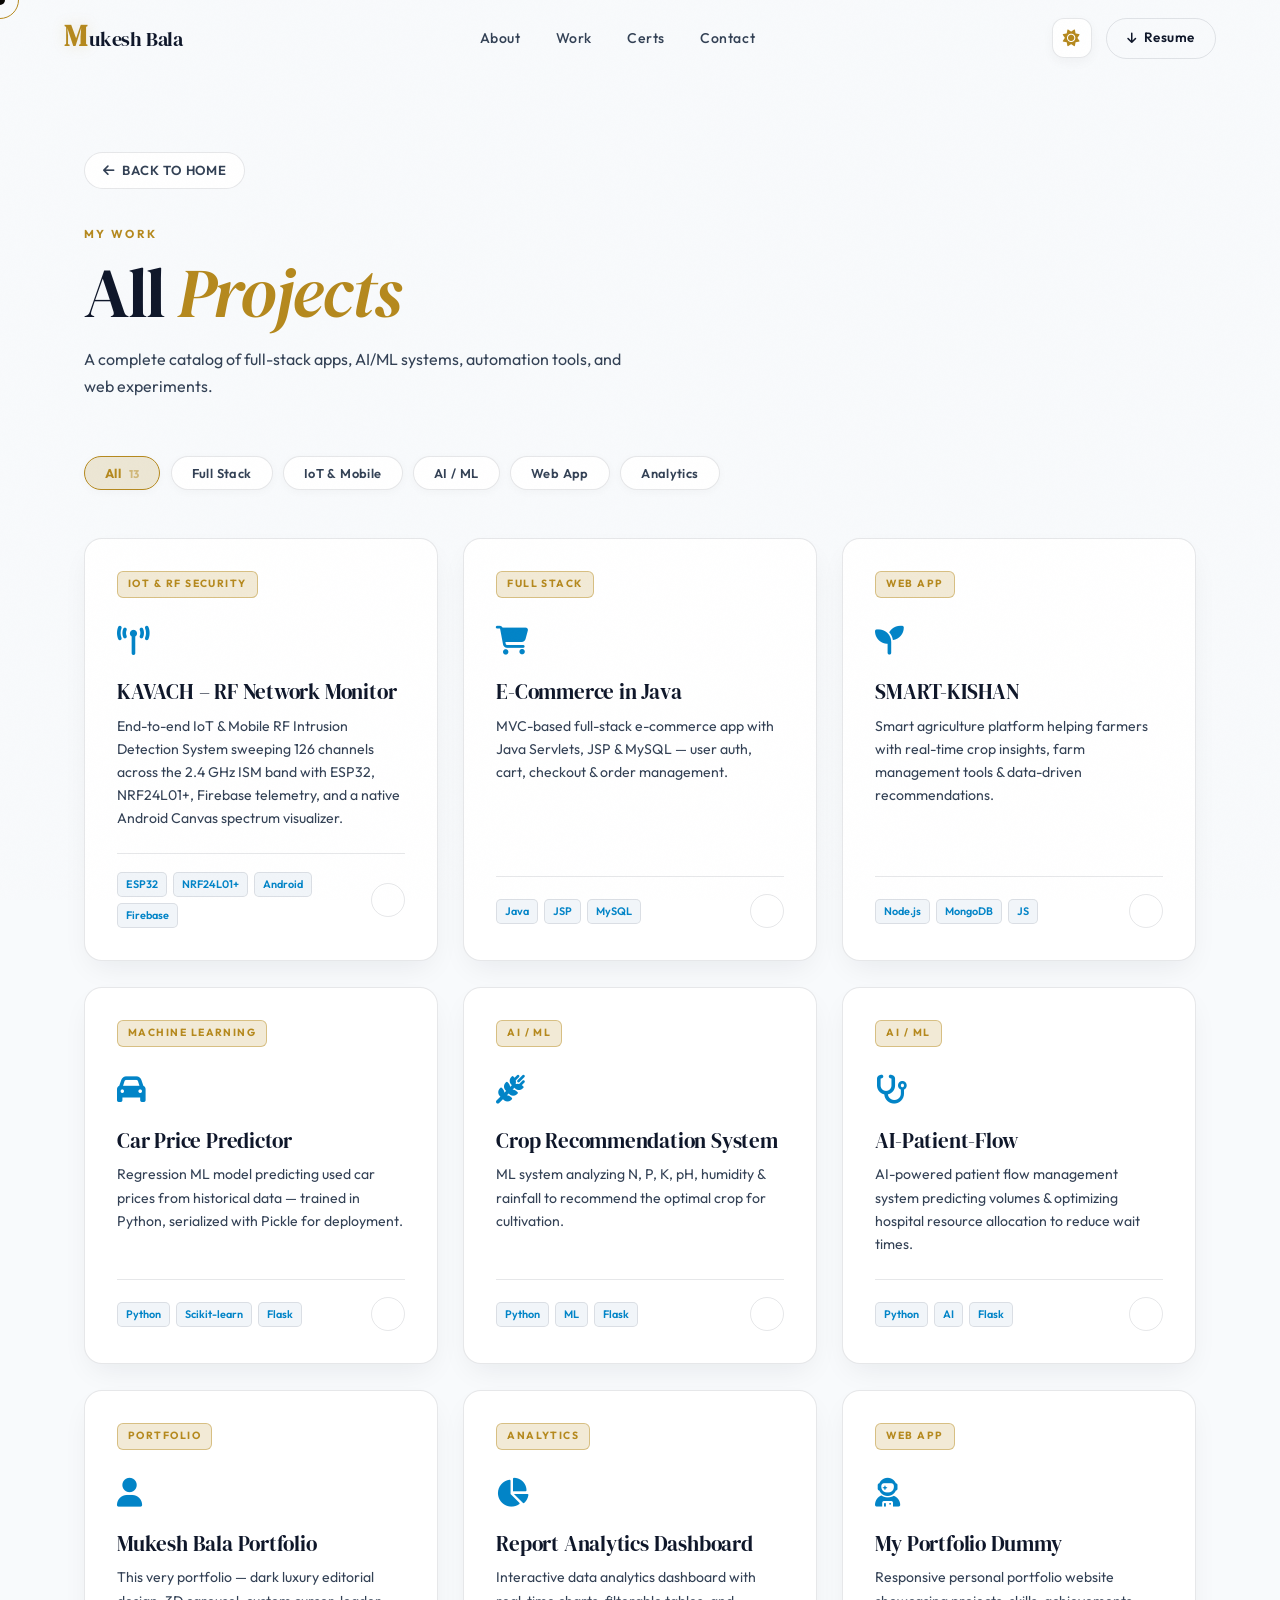
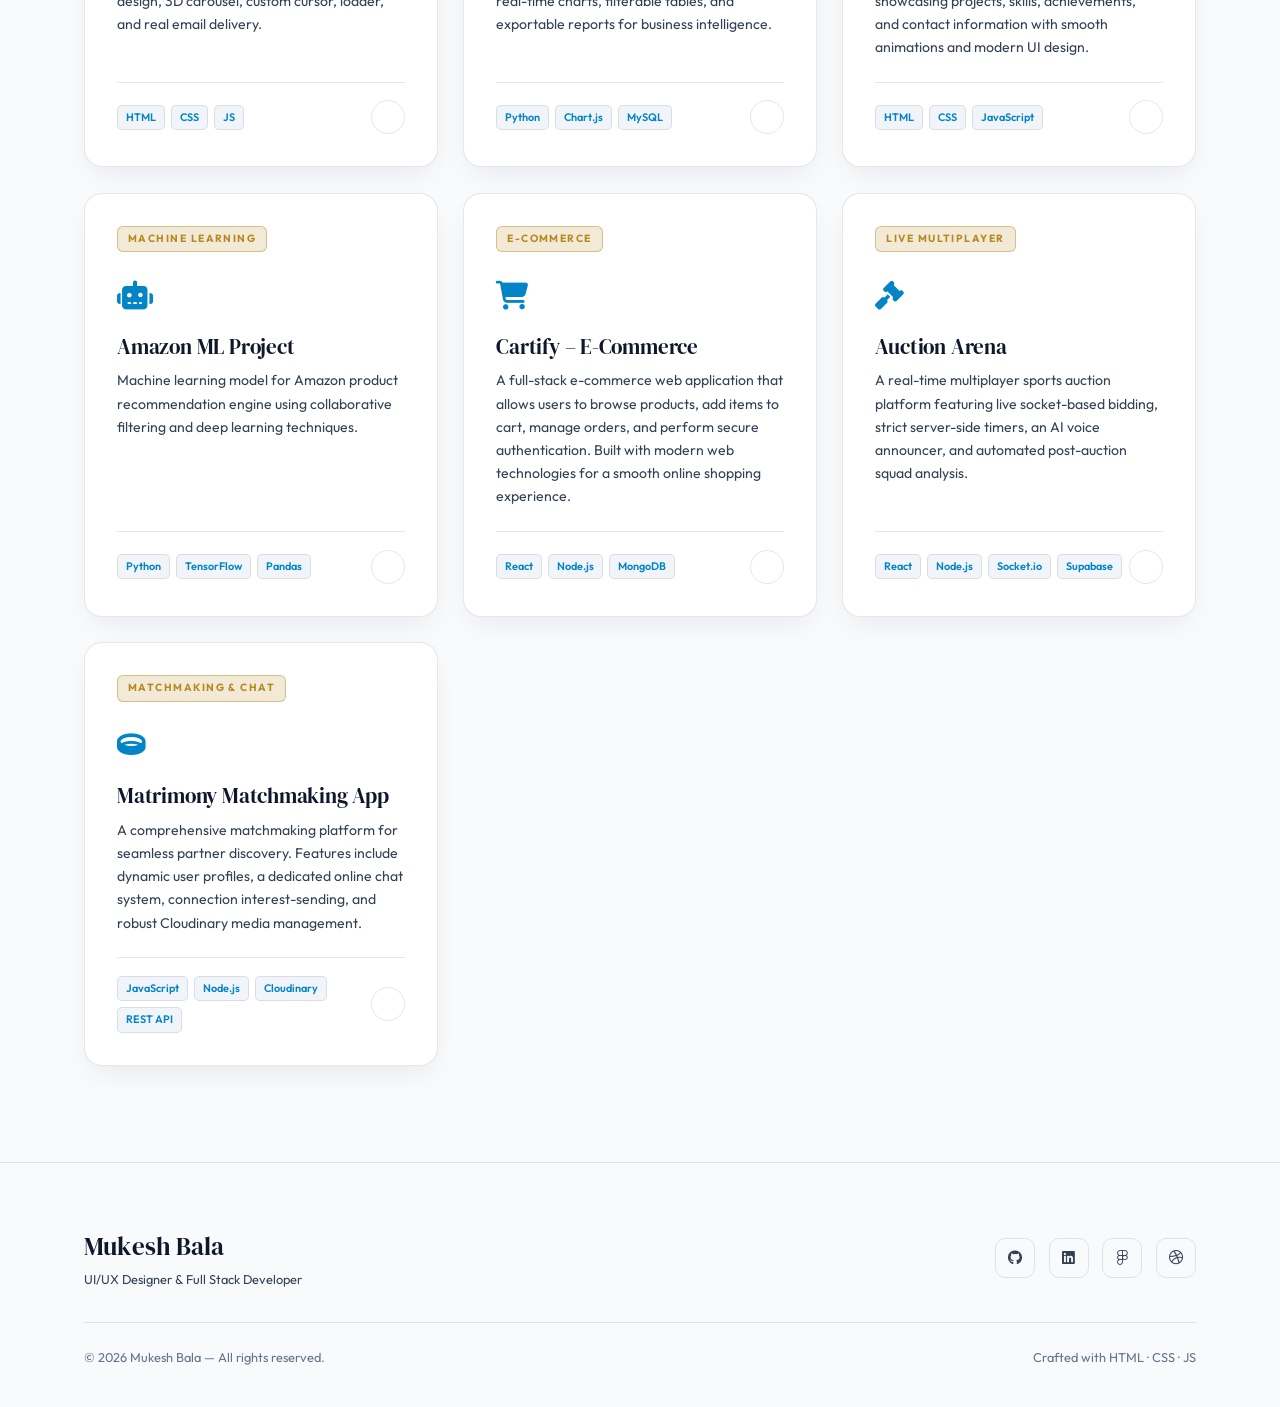
==== commit 8a2255e0: "Complete redesign: Obsidian + Champagne Gold + Electric Blue, Dark & Light modes, 3D Infinite Helix " ====
--- a/projects.html
+++ b/projects.html
@@ -11,132 +11,128 @@
   <link rel="stylesheet" href="https://cdnjs.cloudflare.com/ajax/libs/font-awesome/6.5.0/css/all.min.css">
   <link rel="stylesheet" href="styles.css">
   <style>
-    /* Projects page extra styles */
-    .projects-page { padding: 10rem 0 6rem; }
-    .projects-page-head { margin-bottom: 4rem; }
+    /* Projects page theme styles */
+    .projects-page { padding: 9.5rem 0 6rem; background: var(--bg-primary); transition: background 0.35s ease; }
+    .projects-page-head { margin-bottom: 3.5rem; }
     .back-link {
       display: inline-flex; align-items: center; gap: 8px;
-      color: var(--grey2); text-decoration: none; font-size: 0.82rem;
+      color: var(--text-muted); text-decoration: none; font-size: 0.82rem;
       font-weight: 600; letter-spacing: 0.06em; text-transform: uppercase;
-      border: 1px solid var(--border); padding: 0.45rem 1rem;
-      border-radius: 6px; transition: all 0.25s; margin-bottom: 2.5rem;
-      display: inline-flex;
-    }
-    .back-link:hover { border-color: var(--gold); color: var(--gold); }
-    .pg-eyebrow { font-size:0.7rem; font-weight:700; letter-spacing:0.2em; text-transform:uppercase; color:var(--gold); margin-bottom:1rem; display:block; }
-    .pg-h1 { font-family:var(--font-serif); font-size:clamp(2.8rem,6vw,5rem); font-weight:400; letter-spacing:-0.03em; line-height:1.05; margin-bottom:1rem; }
+      border: 1px solid var(--border); padding: 0.45rem 1.1rem;
+      border-radius: 100px; transition: all 0.25s; margin-bottom: 2.2rem;
+      background: var(--surface-glass);
+    }
+    .back-link:hover { border-color: var(--gold); color: var(--gold); transform: translateX(-3px); }
+    .pg-eyebrow { font-size:0.72rem; font-weight:700; letter-spacing:0.2em; text-transform:uppercase; color:var(--gold); margin-bottom:0.8rem; display:block; }
+    .pg-h1 { font-family:var(--font-serif); font-size:clamp(2.6rem,5.5vw,4.8rem); font-weight:400; letter-spacing:-0.03em; line-height:1.05; margin-bottom:1rem; color:var(--text-main); }
     .pg-h1 em { font-style:italic; color:var(--gold); }
-    .pg-sub { font-size:0.95rem; color:var(--grey); max-width:480px; line-height:1.7; }
+    .pg-sub { font-size:1rem; color:var(--text-muted); max-width:540px; line-height:1.7; }
 
     /* Filter */
-    .filter-bar { display:flex; gap:0.6rem; flex-wrap:wrap; margin-bottom:3rem; }
+    .filter-bar { display:flex; gap:0.65rem; flex-wrap:wrap; margin-bottom:3rem; }
     .fbtn {
-      padding:0.45rem 1.1rem; border-radius:100px;
-      border:1px solid var(--border); background:transparent;
-      color:var(--grey2); font-size:0.78rem; font-weight:600;
-      cursor:none; transition:all 0.22s; font-family:var(--font-sans);
-      letter-spacing:0.04em;
-    }
-    .fbtn.active { background:rgba(212,168,83,0.1); border-color:rgba(212,168,83,0.35); color:var(--gold); }
-    .fbtn:hover:not(.active) { border-color:var(--border-h); color:var(--grey); }
+      padding:0.5rem 1.25rem; border-radius:100px;
+      border:1px solid var(--border); background:var(--surface);
+      color:var(--text-muted); font-size:0.8rem; font-weight:600;
+      cursor:pointer; transition:all 0.22s var(--ease); font-family:var(--font-sans);
+      letter-spacing:0.03em; box-shadow:0 2px 10px rgba(0,0,0,0.03);
+    }
+    .fbtn.active { background:var(--gold-glow); border-color:var(--gold); color:var(--gold); font-weight:700; }
+    .fbtn:hover:not(.active) { border-color:var(--border-h); color:var(--text-main); transform:translateY(-1px); }
 
     /* Projects grid */
-    .pg-grid { display:grid; grid-template-columns:repeat(3,1fr); gap:1.4rem; }
+    .pg-grid { display:grid; grid-template-columns:repeat(3,1fr); gap:1.6rem; }
 
     .pg-card {
       background: var(--surface);
       border: 1px solid var(--border);
-      border-radius: 14px;
-      padding: 1.8rem;
-      cursor: none;
+      border-radius: 18px;
+      padding: 2rem;
+      cursor: pointer;
       transition: all 0.3s var(--ease);
       position: relative;
       overflow: hidden;
       display: flex; flex-direction: column;
-      min-height: 260px;
+      min-height: 280px;
+      box-shadow: var(--card-shadow);
     }
 
     .pg-card::after {
       content:''; position:absolute; inset:0;
-      background: linear-gradient(135deg, rgba(212,168,83,0.04), transparent);
-      opacity:0; transition:opacity 0.3s; border-radius:14px;
+      background: linear-gradient(135deg, var(--gold-glow), transparent 70%);
+      opacity:0; transition:opacity 0.3s; border-radius:18px; pointer-events:none;
     }
 
     .pg-card:hover {
-      border-color: rgba(212,168,83,0.25);
+      border-color: var(--border-h);
       transform: translateY(-8px);
-      box-shadow: 0 20px 50px rgba(0,0,0,0.4);
+      box-shadow: var(--card-shadow), 0 0 25px var(--gold-glow);
     }
 
     .pg-card:hover::after { opacity:1; }
 
     .pgc-tag {
-      font-size:0.62rem; font-weight:700; letter-spacing:0.14em;
+      font-size:0.65rem; font-weight:700; letter-spacing:0.14em;
       text-transform:uppercase; color:var(--gold);
-      background:rgba(212,168,83,0.08); border:1px solid rgba(212,168,83,0.18);
-      padding:3px 9px; border-radius:4px; width:fit-content;
+      background:var(--gold-glow); border:1px solid var(--border-h);
+      padding:4px 10px; border-radius:6px; width:fit-content;
       margin-bottom:1.2rem;
     }
 
     .pgc-icon {
-      font-size:1.8rem; color:rgba(212,168,83,0.4);
-      margin-bottom:0.9rem; transition:all 0.3s;
+      font-size:1.8rem; color:var(--blue);
+      margin-bottom:1rem; transition:all 0.3s var(--ease);
     }
 
     .pg-card:hover .pgc-icon { color:var(--gold); transform:scale(1.1); }
 
     .pgc-title {
-      font-family:var(--font-serif); font-size:1.2rem;
+      font-family:var(--font-serif); font-size:1.3rem;
       font-weight:400; margin-bottom:0.6rem;
-      color:var(--white); line-height:1.25;
+      color:var(--text-main); line-height:1.25;
       letter-spacing:-0.01em;
     }
 
     .pgc-desc {
-      font-size:0.82rem; color:var(--grey);
-      line-height:1.65; flex:1; margin-bottom:1.2rem;
+      font-size:0.88rem; color:var(--text-muted);
+      line-height:1.65; flex:1; margin-bottom:1.4rem;
     }
 
     .pgc-foot {
       display:flex; align-items:center;
       justify-content:space-between;
-      padding-top:1rem;
+      padding-top:1.1rem;
       border-top:1px solid var(--border);
       margin-top:auto;
     }
 
-    .pgc-tech { display:flex; gap:5px; flex-wrap:wrap; }
+    .pgc-tech { display:flex; gap:6px; flex-wrap:wrap; }
     .pgc-tech span {
-      font-size:0.62rem; font-weight:600;
-      padding:2px 7px; border-radius:3px;
-      background:rgba(255,255,255,0.04);
+      font-size:0.68rem; font-weight:600;
+      padding:3px 8px; border-radius:5px;
+      background:var(--surface2);
       border:1px solid var(--border);
-      color:var(--grey2);
+      color:var(--blue);
     }
 
     .pgc-arrow {
-      width:30px; height:30px;
+      width:34px; height:34px;
       border:1px solid var(--border);
       border-radius:50%;
       display:flex; align-items:center; justify-content:center;
-      color:var(--grey2); font-size:0.72rem;
+      color:var(--text-muted); font-size:0.75rem;
       transition:all 0.28s; flex-shrink:0;
     }
 
     .pg-card:hover .pgc-arrow {
       background:var(--gold); border-color:var(--gold);
-      color:var(--black); transform:rotate(45deg);
-    }
-
-    /* Hidden cards */
-    .pg-card[data-hidden="true"] {
-      opacity:0; pointer-events:none; display:none;
-    }
-
-    @media (max-width: 900px) { .pg-grid { grid-template-columns: repeat(2,1fr); } }
-    @media (max-width: 560px) {
+      color:#070a10; transform:rotate(45deg);
+    }
+
+    @media (max-width: 1024px) { .pg-grid { grid-template-columns: repeat(2,1fr); } }
+    @media (max-width: 640px) {
       .pg-grid { grid-template-columns: 1fr; }
-      .projects-page { padding: 7rem 0 4rem; }
+      .projects-page { padding: 7.5rem 0 4rem; }
     }
   </style>
 </head>
@@ -162,8 +158,14 @@
       <a href="index.html#certs"   class="nav-link">Certs</a>
       <a href="index.html#contact" class="nav-link">Contact</a>
     </div>
-    <a href="Resume.pdf" download class="nav-cta"><i class="fas fa-arrow-down"></i> Resume</a>
-    <button class="nav-toggle" id="navToggle" aria-label="Menu"><span></span><span></span></button>
+    <div class="nav-actions">
+      <button class="theme-toggle" id="themeToggle" aria-label="Toggle dark/light mode" title="Toggle theme">
+        <i class="fas fa-moon theme-icon-dark"></i>
+        <i class="fas fa-sun theme-icon-light"></i>
+      </button>
+      <a href="Resume.pdf" download class="nav-cta"><i class="fas fa-arrow-down"></i> Resume</a>
+      <button class="nav-toggle" id="navToggle" aria-label="Menu"><span></span><span></span></button>
+    </div>
   </nav>
 
   <div class="mobile-menu" id="mobileMenu">
@@ -171,7 +173,14 @@
     <a href="index.html#work"    class="mm-link" onclick="closeMobileMenu()">Work</a>
     <a href="index.html#certs"   class="mm-link" onclick="closeMobileMenu()">Certs</a>
     <a href="index.html#contact" class="mm-link" onclick="closeMobileMenu()">Contact</a>
-    <a href="Resume.pdf" download class="mm-cta">Download Resume</a>
+    <div class="mm-actions">
+      <button class="mm-theme-btn" id="mmThemeToggle" aria-label="Toggle theme">
+        <i class="fas fa-moon theme-icon-dark"></i>
+        <i class="fas fa-sun theme-icon-light"></i>
+        <span>Switch Theme</span>
+      </button>
+      <a href="Resume.pdf" download class="mm-cta">Download Resume</a>
+    </div>
   </div>
 
   <!-- PAGE CONTENT -->
@@ -388,10 +397,10 @@
           <p class="footer-sub">UI/UX Designer &amp; Full Stack Developer</p>
         </div>
         <div class="footer-socials">
-          <a href="https://github.com/mukeshbala143"          target="_blank" rel="noopener"><i class="fab fa-github"></i></a>
-          <a href="https://www.linkedin.com/in/mukeshbala143" target="_blank" rel="noopener"><i class="fab fa-linkedin"></i></a>
-          <a href="https://www.figma.com/@mukeshdesign"       target="_blank" rel="noopener"><i class="fab fa-figma"></i></a>
-          <a href="https://dribbble.com/mukesh-bala"          target="_blank" rel="noopener"><i class="fab fa-dribbble"></i></a>
+          <a href="https://github.com/mukeshbala1"          target="_blank" rel="noopener noreferrer" aria-label="GitHub"><i class="fab fa-github"></i></a>
+          <a href="https://www.linkedin.com/in/mukeshbala1" target="_blank" rel="noopener noreferrer" aria-label="LinkedIn"><i class="fab fa-linkedin"></i></a>
+          <a href="https://www.figma.com/@mukeshdesign"       target="_blank" rel="noopener noreferrer" aria-label="Figma"><i class="fab fa-figma"></i></a>
+          <a href="https://dribbble.com/mukesh-bala"          target="_blank" rel="noopener noreferrer" aria-label="Dribbble"><i class="fab fa-dribbble"></i></a>
         </div>
       </div>
       <div class="footer-divider"></div>
@@ -426,25 +435,6 @@
           }
         });
       });
-    });
-
-    // Project card click → modal
-    document.querySelectorAll('.pg-card').forEach(card => {
-      card.addEventListener('click', () => {
-        const key = card.dataset.project;
-        if (key && typeof projectData !== 'undefined' && projectData[key]) {
-          const p = projectData[key];
-          document.getElementById('pmTag').textContent   = p.tag;
-          document.getElementById('pmTitle').textContent = p.title;
-          document.getElementById('pmShort').textContent = p.short;
-          document.getElementById('pmLong').textContent  = p.long;
-          document.getElementById('pmLink').href          = p.link;
-          document.getElementById('pmTech').innerHTML    = p.tech.map(t => `<span>${t}</span>`).join('');
-          document.getElementById('pModalOverlay').classList.add('open');
-          document.body.style.overflow = 'hidden';
-        }
-      });
-    });
   </script>
 </body>
 </html>
--- a/styles.css
+++ b/styles.css
@@ -1,122 +1,204 @@
 /* ================================================================
    MUKESH BALA PORTFOLIO — styles.css
-   Aesthetic: Dark Luxury Editorial
-   Fonts: DM Serif Display + Outfit
-   Theme: Near-black, gold accent, sharp editorial layout
+   Color Combination: Luxury Obsidian & Champagne Gold + Electric Blue
+   Dual Modes: Dark Mode (Default) & Light Mode
+   Responsive Sizing: Mac, PC/Laptop, Tablet, Mobile Phone
+   3D Movement: Infinite 3D Helix Ribbon Gallery
    ================================================================ */
 
-/* ── RESET ── */
-*, *::before, *::after { margin:0; padding:0; box-sizing:border-box; }
+/* ── RESET & BASE SETUP ── */
+*, *::before, *::after {
+  margin: 0;
+  padding: 0;
+  box-sizing: border-box;
+  -webkit-font-smoothing: antialiased;
+  -moz-osx-font-smoothing: grayscale;
+}
 
 :root {
-  --black:      #080b12;
-  --dark:       #0c1019;
-  --surface:    #111620;
-  --surface2:   #161c28;
-  --border:     rgba(255,255,255,0.07);
-  --border-h:   rgba(255,255,255,0.14);
-  --gold:       #d4a853;
-  --gold-light: #f0c46a;
-  --cyan:       #22d3ee;
-  --white:      #f4f0ec;
-  --grey:       rgba(244,240,236,0.5);
-  --grey2:      rgba(244,240,236,0.28);
-  --font-serif: 'DM Serif Display', serif;
-  --font-sans:  'Outfit', sans-serif;
-  --ease:       cubic-bezier(0.4,0,0.2,1);
-  --ease-out:   cubic-bezier(0,0,0.2,1);
-  /* Carousel */
-  --cw: 200px;
-  --ch: 300px;
-  --cr: 780px;
-}
-
-html { scroll-behavior:smooth; }
+  /* ══════════════════════════════════════════════════════════
+     DARK THEME (Default) — Obsidian, Champagne Gold, Electric Blue
+     ══════════════════════════════════════════════════════════ */
+  --theme: dark;
+  --bg-primary: #070a10;
+  --bg-secondary: #0b0f19;
+  --surface: #101624;
+  --surface2: #161f32;
+  --surface-glass: rgba(16, 22, 36, 0.78);
+  --surface-hover: rgba(22, 31, 50, 0.95);
+  --border: rgba(255, 255, 255, 0.08);
+  --border-h: rgba(212, 175, 55, 0.4);
+  --border-blue: rgba(56, 189, 248, 0.35);
+
+  /* Curated 4-Color Palette Tokens */
+  --gold: #d4af37;
+  --gold-light: #f3d179;
+  --gold-dark: #b5891e;
+  --gold-glow: rgba(212, 175, 55, 0.25);
+  
+  --blue: #38bdf8;
+  --blue-light: #7dd3fc;
+  --blue-dark: #0284c7;
+  --blue-glow: rgba(56, 189, 248, 0.22);
+
+  --text-main: #f8fafc;
+  --text-muted: rgba(248, 250, 252, 0.68);
+  --text-subtle: rgba(248, 250, 252, 0.42);
+  --white: #f8fafc;
+
+  --card-shadow: 0 16px 36px -12px rgba(0, 0, 0, 0.55);
+  --card-glow: 0 0 30px rgba(212, 175, 55, 0.12);
+  --nav-bg: rgba(7, 10, 16, 0.85);
+  --noise-opacity: 0.032;
+
+  --font-serif: 'DM Serif Display', Georgia, serif;
+  --font-sans: 'Outfit', -apple-system, BlinkMacSystemFont, sans-serif;
+  --ease: cubic-bezier(0.4, 0, 0.2, 1);
+  --ease-out: cubic-bezier(0, 0, 0.2, 1);
+  --ease-spring: cubic-bezier(0.34, 1.56, 0.64, 1);
+}
+
+[data-theme="light"] {
+  /* ══════════════════════════════════════════════════════════
+     LIGHT THEME — Clean Alabaster, Champagne Gold, Electric Blue
+     ══════════════════════════════════════════════════════════ */
+  --theme: light;
+  --bg-primary: #f8fafc;
+  --bg-secondary: #f1f5f9;
+  --surface: #ffffff;
+  --surface2: #f1f5f9;
+  --surface-glass: rgba(255, 255, 255, 0.88);
+  --surface-hover: #e2e8f0;
+  --border: rgba(15, 23, 42, 0.1);
+  --border-h: rgba(181, 137, 30, 0.45);
+  --border-blue: rgba(2, 132, 199, 0.35);
+
+  --gold: #b5891e;
+  --gold-light: #d4af37;
+  --gold-dark: #8c670f;
+  --gold-glow: rgba(181, 137, 30, 0.18);
+
+  --blue: #0284c7;
+  --blue-light: #0ea5e9;
+  --blue-dark: #0369a1;
+  --blue-glow: rgba(2, 132, 199, 0.16);
+
+  --text-main: #0f172a;
+  --text-muted: #334155;
+  --text-subtle: #64748b;
+  --white: #0f172a;
+
+  --card-shadow: 0 12px 30px -8px rgba(15, 23, 42, 0.08);
+  --card-glow: 0 0 25px rgba(181, 137, 30, 0.1);
+  --nav-bg: rgba(248, 250, 252, 0.9);
+  --noise-opacity: 0.015;
+}
+
+html {
+  scroll-behavior: smooth;
+  font-size: 16px;
+}
 
 body {
   font-family: var(--font-sans);
-  background: var(--black);
-  color: var(--white);
+  background-color: var(--bg-primary);
+  color: var(--text-main);
   overflow-x: hidden;
   line-height: 1.6;
   cursor: none;
-}
-
-::selection { background:rgba(212,168,83,0.25); color:var(--white); }
-
-/* ── NOISE TEXTURE ── */
+  transition: background-color 0.35s ease, color 0.35s ease;
+}
+
+::selection {
+  background: var(--gold-glow);
+  color: var(--gold);
+}
+
+/* ── NOISE TEXTURE OVERLAY ── */
 .noise {
   position: fixed;
   inset: 0;
   z-index: 9999;
   pointer-events: none;
-  opacity: 0.032;
+  opacity: var(--noise-opacity);
   background-image: url("data:image/svg+xml,%3Csvg viewBox='0 0 256 256' xmlns='http://www.w3.org/2000/svg'%3E%3Cfilter id='noise'%3E%3CfeTurbulence type='fractalNoise' baseFrequency='0.9' numOctaves='4' stitchTiles='stitch'/%3E%3C/filter%3E%3Crect width='100%25' height='100%25' filter='url(%23noise)'/%3E%3C/svg%3E");
   background-size: 256px 256px;
-}
-
-/* ── CUSTOM CURSOR ── */
+  transition: opacity 0.35s ease;
+}
+
+/* ── CUSTOM MAGNETIC CURSOR ── */
 .cursor {
   position: fixed;
-  top: 0; left: 0;
-  width: 12px; height: 12px;
+  top: 0;
+  left: 0;
+  width: 10px;
+  height: 10px;
   pointer-events: none;
   z-index: 10000;
+  transform: translate(-50%, -50%);
   mix-blend-mode: difference;
-  transform: translate(-50%,-50%);
 }
 
 .cursor-dot {
-  width: 100%; height: 100%;
-  background: var(--white);
+  width: 100%;
+  height: 100%;
+  background: #ffffff;
   border-radius: 50%;
   transition: transform 0.15s var(--ease);
 }
 
 .cursor-follower {
   position: fixed;
-  width: 38px; height: 38px;
-  border: 1px solid rgba(212,168,83,0.5);
+  width: 38px;
+  height: 38px;
+  border: 1.5px solid var(--gold);
   border-radius: 50%;
   pointer-events: none;
   z-index: 9999;
-  transform: translate(-50%,-50%);
-  transition: all 0.12s var(--ease);
-  mix-blend-mode: normal;
-}
-
-body:hover .cursor-follower { opacity:1; }
-
-/* ── LOADER ── */
+  transform: translate(-50%, -50%);
+  transition: width 0.22s var(--ease), height 0.22s var(--ease), border-color 0.22s var(--ease), background 0.22s var(--ease);
+}
+
+@media (pointer: coarse) {
+  body { cursor: auto; }
+  .cursor, .cursor-follower { display: none !important; }
+}
+
+/* ── PRELOADER ── */
 .loader {
   position: fixed;
   inset: 0;
-  background: var(--black);
+  background: var(--bg-primary);
   z-index: 99999;
   display: flex;
   align-items: center;
   justify-content: center;
-  transition: opacity 0.6s var(--ease), transform 0.6s var(--ease);
-}
-
-.loader.hidden { opacity:0; pointer-events:none; transform:scale(1.05); }
-
-.loader-inner { text-align:center; }
+  transition: opacity 0.5s var(--ease), transform 0.5s var(--ease);
+}
+
+.loader.hidden {
+  opacity: 0;
+  pointer-events: none;
+  transform: scale(1.04);
+}
+
+.loader-inner { text-align: center; }
 
 .loader-name {
   display: block;
   font-family: var(--font-serif);
-  font-size: 4rem;
+  font-size: clamp(3.5rem, 8vw, 5rem);
   color: var(--gold);
   letter-spacing: -0.02em;
   margin-bottom: 1.5rem;
+  text-shadow: 0 0 25px var(--gold-glow);
 }
 
 .loader-bar {
-  width: 160px;
-  height: 2px;
-  background: rgba(255,255,255,0.08);
-  border-radius: 2px;
+  width: 180px;
+  height: 3px;
+  background: var(--border);
+  border-radius: 4px;
   overflow: hidden;
   margin: 0 auto;
 }
@@ -124,30 +206,34 @@
 .loader-fill {
   height: 100%;
   width: 0%;
-  background: linear-gradient(90deg,var(--gold),var(--cyan));
-  border-radius: 2px;
-  transition: width 0.05s linear;
-}
-
-/* ================================================================
-   NAVIGATION
-   ================================================================ */
+  background: linear-gradient(90deg, var(--gold), var(--blue));
+  border-radius: 4px;
+  transition: width 0.08s linear;
+}
+
+/* ══════════════════════════════════════════════════════════
+   NAVIGATION & THEME SWITCHER
+   ══════════════════════════════════════════════════════════ */
 .nav {
   position: fixed;
-  top: 0; left: 0; right: 0;
+  top: 0;
+  left: 0;
+  right: 0;
   z-index: 1000;
-  padding: 1.2rem 5%;
+  padding: 1.1rem 5%;
   display: flex;
   align-items: center;
   justify-content: space-between;
-  transition: background 0.4s var(--ease), backdrop-filter 0.4s;
+  transition: background 0.35s var(--ease), backdrop-filter 0.35s, border-color 0.35s, padding 0.3s;
 }
 
 .nav.scrolled {
-  background: rgba(8,11,18,0.88);
+  background: var(--nav-bg);
   backdrop-filter: blur(20px);
   -webkit-backdrop-filter: blur(20px);
   border-bottom: 1px solid var(--border);
+  padding: 0.85rem 5%;
+  box-shadow: 0 8px 30px rgba(0, 0, 0, 0.08);
 }
 
 .nav-logo {
@@ -156,157 +242,263 @@
   gap: 2px;
   text-decoration: none;
   font-family: var(--font-serif);
-  font-size: 1.4rem;
-  color: var(--white);
-  letter-spacing: -0.02em;
+  font-size: clamp(1.3rem, 2.5vw, 1.6rem);
+  color: var(--text-main);
+  transition: transform 0.25s var(--ease);
+}
+
+.nav-logo:hover {
+  transform: translateY(-1px);
 }
 
 .logo-mark {
   color: var(--gold);
-  font-size: 1.6rem;
+  font-size: 1.8rem;
+  font-weight: 700;
+  line-height: 1;
+  text-shadow: 0 0 15px var(--gold-glow);
+}
+
+.logo-text {
+  font-size: 1.25rem;
+  letter-spacing: -0.01em;
+  color: var(--text-main);
 }
 
 .nav-links {
   display: flex;
-  gap: 2.5rem;
+  align-items: center;
+  gap: 2.2rem;
 }
 
 .nav-link {
-  color: var(--grey);
   text-decoration: none;
+  color: var(--text-muted);
   font-size: 0.88rem;
   font-weight: 500;
   letter-spacing: 0.04em;
   position: relative;
-  transition: color 0.25s;
+  transition: color 0.22s var(--ease);
+  padding: 4px 0;
 }
 
 .nav-link::after {
   content: '';
   position: absolute;
-  bottom: -4px; left: 0;
-  width: 0; height: 1px;
-  background: var(--gold);
-  transition: width 0.3s var(--ease);
-}
-
-.nav-link:hover { color: var(--white); }
-.nav-link:hover::after { width: 100%; }
+  bottom: 0;
+  left: 0;
+  width: 0%;
+  height: 2px;
+  background: linear-gradient(90deg, var(--gold), var(--blue));
+  transition: width 0.25s var(--ease);
+  border-radius: 2px;
+}
+
+.nav-link:hover {
+  color: var(--gold);
+}
+
+.nav-link:hover::after {
+  width: 100%;
+}
+
+.nav-actions {
+  display: flex;
+  align-items: center;
+  gap: 0.9rem;
+}
+
+/* ── THEME TOGGLE BUTTON ── */
+.theme-toggle {
+  display: inline-flex;
+  align-items: center;
+  justify-content: center;
+  width: 40px;
+  height: 40px;
+  border-radius: 12px;
+  border: 1px solid var(--border);
+  background: var(--surface-glass);
+  backdrop-filter: blur(10px);
+  -webkit-backdrop-filter: blur(10px);
+  color: var(--gold);
+  cursor: pointer;
+  position: relative;
+  overflow: hidden;
+  transition: all 0.25s var(--ease);
+  box-shadow: 0 4px 12px rgba(0, 0, 0, 0.04);
+}
+
+.theme-toggle:hover {
+  border-color: var(--gold);
+  box-shadow: 0 0 18px var(--gold-glow);
+  transform: translateY(-2px);
+}
+
+.theme-icon-dark, .theme-icon-light {
+  position: absolute;
+  font-size: 1.05rem;
+  transition: transform 0.4s var(--ease-spring), opacity 0.25s ease;
+}
+
+[data-theme="dark"] .theme-icon-light {
+  transform: translateY(26px) scale(0.4);
+  opacity: 0;
+  pointer-events: none;
+}
+
+[data-theme="dark"] .theme-icon-dark {
+  transform: translateY(0) scale(1);
+  opacity: 1;
+  color: var(--gold);
+}
+
+[data-theme="light"] .theme-icon-dark {
+  transform: translateY(-26px) scale(0.4);
+  opacity: 0;
+  pointer-events: none;
+}
+
+[data-theme="light"] .theme-icon-light {
+  transform: translateY(0) scale(1);
+  opacity: 1;
+  color: var(--gold);
+}
 
 .nav-cta {
-  display: flex;
+  display: inline-flex;
   align-items: center;
   gap: 7px;
-  padding: 0.5rem 1.2rem;
-  background: var(--gold);
-  color: var(--black);
+  padding: 0.55rem 1.25rem;
+  border-radius: 100px;
+  background: transparent;
+  border: 1px solid var(--border);
+  color: var(--text-main);
   text-decoration: none;
-  font-weight: 700;
-  font-size: 0.82rem;
-  border-radius: 6px;
+  font-size: 0.84rem;
+  font-weight: 600;
   letter-spacing: 0.04em;
-  transition: all 0.25s;
+  transition: all 0.25s var(--ease);
 }
 
 .nav-cta:hover {
-  background: var(--gold-light);
+  border-color: var(--gold);
+  color: var(--gold);
+  background: var(--gold-glow);
   transform: translateY(-1px);
-  box-shadow: 0 6px 20px rgba(212,168,83,0.35);
-}
-
-.nav-toggle { display:none; background:none; border:none; cursor:none; }
+}
+
+.nav-cta i { font-size: 0.75rem; }
+
+.nav-toggle {
+  display: none;
+  flex-direction: column;
+  justify-content: center;
+  gap: 5px;
+  width: 40px;
+  height: 40px;
+  border-radius: 10px;
+  background: var(--surface-glass);
+  border: 1px solid var(--border);
+  cursor: pointer;
+  padding: 8px;
+}
+
 .nav-toggle span {
   display: block;
-  width: 22px; height: 1.5px;
-  background: var(--white);
-  margin: 5px 0;
-  transition: all 0.3s;
-}
-
-/* MOBILE MENU */
+  height: 2px;
+  width: 100%;
+  background: var(--text-main);
+  border-radius: 2px;
+  transition: all 0.28s var(--ease);
+}
+
+/* ── MOBILE MENU DRAWER ── */
 .mobile-menu {
   position: fixed;
   inset: 0;
-  background: var(--black);
+  background: var(--bg-primary);
   z-index: 999;
   display: flex;
   flex-direction: column;
-  align-items: center;
   justify-content: center;
+  align-items: center;
   gap: 2rem;
-  transform: translateX(100%);
-  transition: transform 0.45s cubic-bezier(0.77,0,0.175,1);
-}
-
-.mobile-menu.open { transform: translateX(0); }
+  opacity: 0;
+  pointer-events: none;
+  transform: scale(0.97);
+  transition: opacity 0.35s var(--ease), transform 0.35s var(--ease);
+  padding: 2rem;
+}
+
+.mobile-menu.open {
+  opacity: 1;
+  pointer-events: all;
+  transform: scale(1);
+}
 
 .mm-link {
   font-family: var(--font-serif);
-  font-size: 2.8rem;
-  color: var(--white);
+  font-size: 2.2rem;
+  color: var(--text-main);
   text-decoration: none;
-  opacity: 0.7;
-  transition: opacity 0.2s, color 0.2s;
-}
-
-.mm-link:hover { opacity:1; color:var(--gold); }
+  transition: all 0.25s var(--ease);
+}
+
+.mm-link:hover {
+  color: var(--gold);
+  transform: translateX(8px);
+}
+
+.mm-actions {
+  display: flex;
+  flex-direction: column;
+  gap: 1rem;
+  width: 100%;
+  max-width: 280px;
+  align-items: center;
+  margin-top: 1rem;
+}
 
 .mm-cta {
-  margin-top: 1rem;
-  padding: 0.75rem 2rem;
-  background: var(--gold);
-  color: var(--black);
+  display: block;
+  width: 100%;
+  text-align: center;
+  padding: 0.9rem 1.5rem;
+  border-radius: 100px;
+  background: linear-gradient(135deg, var(--gold), var(--gold-light));
+  color: #070a10;
+  font-weight: 700;
   text-decoration: none;
-  font-weight: 700;
-  border-radius: 6px;
+  font-size: 0.95rem;
+  box-shadow: 0 4px 20px var(--gold-glow);
+}
+
+.mm-theme-btn {
+  display: inline-flex;
+  align-items: center;
+  justify-content: center;
+  gap: 10px;
+  width: 100%;
+  padding: 0.8rem 1.5rem;
+  border-radius: 100px;
+  background: var(--surface);
+  border: 1px solid var(--border);
+  color: var(--text-main);
+  font-weight: 600;
   font-size: 0.9rem;
-}
-
-/* ================================================================
-   UTILITIES
-   ================================================================ */
-.container {
-  width: 90%;
-  max-width: 1200px;
-  margin: 0 auto;
-}
-
-.section { padding: 7rem 0; }
-
-.section-label {
-  font-size: 0.72rem;
-  font-weight: 600;
-  letter-spacing: 0.2em;
-  text-transform: uppercase;
-  color: var(--gold);
-  margin-bottom: 1.2rem;
-  display: block;
-}
-
-.section-h2 {
-  font-family: var(--font-serif);
-  font-size: clamp(2.4rem,5vw,3.8rem);
-  font-weight: 400;
-  line-height: 1.1;
-  letter-spacing: -0.02em;
-  margin-bottom: 0;
-}
-
-.section-h2 em {
-  font-style: italic;
-  color: var(--gold);
-}
-
-/* ================================================================
-   HERO
-   ================================================================ */
+  cursor: pointer;
+}
+
+/* ══════════════════════════════════════════════════════════
+   HERO SECTION
+   ══════════════════════════════════════════════════════════ */
 .hero {
+  position: relative;
   min-height: 100vh;
   display: flex;
   flex-direction: column;
   justify-content: center;
-  padding: 8rem 5% 6rem;
-  position: relative;
+  padding: 8rem 5% 4rem;
   overflow: hidden;
 }
 
@@ -321,43 +513,41 @@
   position: absolute;
   border-radius: 50%;
   filter: blur(120px);
-  opacity: 0.18;
-}
-
-.o1 {
-  width: 600px; height: 600px;
-  background: radial-gradient(circle, #d4a853, transparent 70%);
-  top: -20%; left: -10%;
-  animation: orbFloat 18s ease-in-out infinite;
-}
-
-.o2 {
-  width: 500px; height: 500px;
-  background: radial-gradient(circle, #22d3ee, transparent 70%);
-  bottom: -15%; right: -5%;
-  animation: orbFloat 22s ease-in-out infinite reverse;
-}
-
-@keyframes orbFloat {
-  0%,100% { transform:translate(0,0) scale(1); }
-  40%     { transform:translate(40px,-40px) scale(1.06); }
-  70%     { transform:translate(-25px,25px) scale(0.94); }
+  opacity: 0.45;
+  transition: opacity 0.4s ease;
+}
+
+.hero-orb.o1 {
+  width: 550px;
+  height: 550px;
+  top: 5%;
+  right: 5%;
+  background: radial-gradient(circle, var(--gold-glow) 0%, transparent 70%);
+}
+
+.hero-orb.o2 {
+  width: 600px;
+  height: 600px;
+  bottom: 0%;
+  left: -10%;
+  background: radial-gradient(circle, var(--blue-glow) 0%, transparent 70%);
 }
 
 .hero-grid {
   position: absolute;
   inset: 0;
-  background-image:
-    linear-gradient(rgba(255,255,255,0.02) 1px, transparent 1px),
-    linear-gradient(90deg, rgba(255,255,255,0.02) 1px, transparent 1px);
+  background-image: linear-gradient(var(--border) 1px, transparent 1px),
+                    linear-gradient(90deg, var(--border) 1px, transparent 1px);
   background-size: 80px 80px;
-  mask-image: radial-gradient(ellipse 80% 80% at 50% 50%, rgba(0,0,0,0.6) 0%, transparent 100%);
+  opacity: 0.35;
+  mask-image: radial-gradient(ellipse 70% 70% at 50% 50%, black 20%, transparent 80%);
+  -webkit-mask-image: radial-gradient(ellipse 70% 70% at 50% 50%, black 20%, transparent 80%);
 }
 
 .hero-content {
   position: relative;
-  z-index: 2;
-  max-width: 1200px;
+  z-index: 1;
+  max-width: 1240px;
   margin: 0 auto;
   width: 100%;
 }
@@ -366,920 +556,1112 @@
   display: inline-flex;
   align-items: center;
   gap: 10px;
+  padding: 0.45rem 1.15rem;
+  border-radius: 100px;
+  background: var(--surface-glass);
+  border: 1px solid var(--border);
+  color: var(--blue);
   font-size: 0.8rem;
-  font-weight: 500;
+  font-weight: 600;
   letter-spacing: 0.08em;
-  color: var(--grey);
+  text-transform: uppercase;
   margin-bottom: 2rem;
-  animation: fadeUp 0.8s var(--ease) 0.5s both;
+  box-shadow: 0 4px 18px rgba(0, 0, 0, 0.06);
 }
 
 .pulse-ring {
-  width: 8px; height: 8px;
-  background: #4ade80;
+  width: 8px;
+  height: 8px;
   border-radius: 50%;
-  position: relative;
-  flex-shrink: 0;
-}
-
-.pulse-ring::after {
-  content: '';
-  position: absolute;
-  inset: -4px;
-  border-radius: 50%;
-  border: 1.5px solid #4ade80;
-  animation: pingRing 2s ease-out infinite;
-}
-
-@keyframes pingRing {
-  0%   { transform:scale(1); opacity:0.8; }
-  100% { transform:scale(2.2); opacity:0; }
+  background: var(--blue);
+  box-shadow: 0 0 0 0 var(--blue-glow);
+  animation: pulseBlue 2s infinite;
+}
+
+@keyframes pulseBlue {
+  0%   { box-shadow: 0 0 0 0 rgba(56, 189, 248, 0.7); }
+  70%  { box-shadow: 0 0 0 10px rgba(56, 189, 248, 0); }
+  100% { box-shadow: 0 0 0 0 rgba(56, 189, 248, 0); }
 }
 
 .hero-h1 {
   font-family: var(--font-serif);
-  font-size: clamp(4rem, 11vw, 9rem);
+  font-size: clamp(3.4rem, 8.5vw, 7.2rem);
   font-weight: 400;
-  line-height: 0.92;
+  line-height: 0.98;
   letter-spacing: -0.03em;
-  margin-bottom: 2.5rem;
+  color: var(--text-main);
+  margin-bottom: 1.8rem;
+}
+
+.line-wrap {
+  display: block;
   overflow: hidden;
 }
-
-.line-wrap { display:block; overflow:hidden; }
 
 .reveal-line {
   display: block;
-  animation: revealUp 0.9s cubic-bezier(0.77,0,0.175,1) 0.7s both;
-}
-
-.delay-1 { animation-delay: 0.85s; }
-
-.hero-dot { color:var(--gold); }
+  transform: translateY(110%);
+  animation: revealUp 0.9s cubic-bezier(0.16, 1, 0.3, 1) forwards;
+  animation-play-state: paused;
+}
+
+.reveal-line.delay-1 { animation-delay: 0.12s; }
+
+.hero-dot {
+  color: var(--gold);
+  text-shadow: 0 0 25px var(--gold-glow);
+}
 
 .hero-sub-row {
   display: flex;
-  align-items: flex-start;
+  align-items: center;
   gap: 2.5rem;
   margin-bottom: 2.5rem;
   flex-wrap: wrap;
-  animation: fadeUp 0.8s var(--ease) 1.1s both;
 }
 
 .hero-role-pill {
   display: inline-flex;
   align-items: center;
   gap: 8px;
-  padding: 0.55rem 1.2rem;
-  border: 1px solid rgba(212,168,83,0.35);
+  padding: 0.55rem 1.25rem;
+  background: var(--surface-glass);
+  border: 1px solid var(--border-blue);
   border-radius: 100px;
+  font-size: 0.88rem;
+  font-weight: 600;
+  color: var(--blue);
+  box-shadow: 0 4px 16px rgba(0, 0, 0, 0.05);
+}
+
+.hero-role-pill .role-icon {
+  color: var(--gold);
+}
+
+.hero-tagline {
+  font-size: clamp(1rem, 1.8vw, 1.18rem);
+  color: var(--text-muted);
+  line-height: 1.6;
+  max-width: 580px;
+}
+
+.hero-ctas {
+  display: flex;
+  align-items: center;
+  gap: 1.2rem;
+  margin-bottom: 3rem;
+  flex-wrap: wrap;
+}
+
+.btn-gold {
+  display: inline-flex;
+  align-items: center;
+  gap: 10px;
+  padding: 0.9rem 2.2rem;
+  border-radius: 100px;
+  background: linear-gradient(135deg, var(--gold), var(--gold-light));
+  color: #070a10;
+  text-decoration: none;
+  font-weight: 700;
+  font-size: 0.94rem;
+  letter-spacing: 0.03em;
+  box-shadow: 0 8px 25px var(--gold-glow);
+  transition: all 0.28s var(--ease);
+}
+
+.btn-gold:hover {
+  transform: translateY(-2px);
+  box-shadow: 0 12px 35px rgba(212, 175, 55, 0.4);
+}
+
+.btn-outline {
+  display: inline-flex;
+  align-items: center;
+  gap: 10px;
+  padding: 0.9rem 2.2rem;
+  border-radius: 100px;
+  background: transparent;
+  border: 1px solid var(--border);
+  color: var(--text-main);
+  text-decoration: none;
+  font-weight: 600;
+  font-size: 0.94rem;
+  letter-spacing: 0.03em;
+  transition: all 0.28s var(--ease);
+}
+
+.btn-outline:hover {
+  border-color: var(--blue);
+  color: var(--blue);
+  background: var(--blue-glow);
+  transform: translateY(-2px);
+}
+
+.hero-socials {
+  display: flex;
+  align-items: center;
+  gap: 0.85rem;
+  flex-wrap: wrap;
+}
+
+.social-pill {
+  display: inline-flex;
+  align-items: center;
+  gap: 8px;
+  padding: 0.45rem 1rem;
+  background: var(--surface-glass);
+  border: 1px solid var(--border);
+  border-radius: 100px;
+  color: var(--text-muted);
+  text-decoration: none;
   font-size: 0.82rem;
   font-weight: 500;
-  color: var(--gold-light);
-  white-space: nowrap;
-  background: rgba(212,168,83,0.06);
-}
-
-.role-icon { font-size:0.6rem; }
-
-.hero-tagline {
-  font-size: 0.95rem;
-  color: var(--grey);
-  line-height: 1.7;
-}
-
-.hero-ctas {
-  display: flex;
-  gap: 1rem;
-  margin-bottom: 2.5rem;
-  flex-wrap: wrap;
-  animation: fadeUp 0.8s var(--ease) 1.2s both;
-}
-
-.btn-gold {
-  display: inline-flex;
-  align-items: center;
-  gap: 8px;
-  padding: 0.85rem 2rem;
-  background: var(--gold);
-  color: var(--black);
-  text-decoration: none;
-  font-weight: 700;
-  font-size: 0.9rem;
-  border-radius: 8px;
-  transition: all 0.28s var(--ease);
-  letter-spacing: 0.02em;
-}
-
-.btn-gold:hover {
-  background: var(--gold-light);
-  transform: translateY(-3px);
-  box-shadow: 0 12px 32px rgba(212,168,83,0.4);
-}
-
-.btn-outline {
-  display: inline-flex;
-  align-items: center;
-  gap: 8px;
-  padding: 0.85rem 2rem;
-  border: 1px solid rgba(244,240,236,0.2);
-  color: var(--white);
-  text-decoration: none;
-  font-weight: 600;
-  font-size: 0.9rem;
-  border-radius: 8px;
-  transition: all 0.28s;
-  background: transparent;
-  font-family: var(--font-sans);
-}
-
-.btn-outline:hover {
-  border-color: rgba(244,240,236,0.45);
-  background: rgba(255,255,255,0.04);
-  transform: translateY(-2px);
-}
-
-.btn-ghost {
-  display: inline-flex;
-  align-items: center;
-  gap: 9px;
-  padding: 0.85rem 2rem;
-  border: 1px solid var(--border-h);
-  color: var(--grey);
-  text-decoration: none;
-  font-weight: 600;
-  font-size: 0.88rem;
-  border-radius: 8px;
-  transition: all 0.28s;
-  font-family: var(--font-sans);
-}
-
-.btn-ghost:hover {
-  border-color: var(--gold);
-  color: var(--gold);
-  transform: translateY(-2px);
-  box-shadow: 0 8px 24px rgba(212,168,83,0.12);
-}
-
-.hero-socials {
-  display: flex;
-  gap: 0.7rem;
-  flex-wrap: wrap;
-  animation: fadeUp 0.8s var(--ease) 1.3s both;
-}
-
-.social-pill {
-  display: inline-flex;
-  align-items: center;
-  gap: 7px;
-  padding: 0.45rem 0.95rem;
-  border: 1px solid var(--border);
-  border-radius: 100px;
-  color: var(--grey);
-  text-decoration: none;
-  font-size: 0.78rem;
-  font-weight: 500;
-  transition: all 0.25s;
+  transition: all 0.22s var(--ease);
 }
 
 .social-pill:hover {
   border-color: var(--gold);
-  color: var(--gold-light);
-  background: rgba(212,168,83,0.06);
+  color: var(--gold);
+  background: var(--gold-glow);
   transform: translateY(-2px);
 }
 
-/* MARQUEE */
+/* ── MARQUEE TICKER ── */
 .hero-marquee-wrap {
   position: relative;
-  z-index: 2;
-  margin-top: 5rem;
+  overflow: hidden;
+  padding: 1.4rem 0;
   border-top: 1px solid var(--border);
   border-bottom: 1px solid var(--border);
-  padding: 1rem 0;
-  overflow: hidden;
-  background: rgba(255,255,255,0.015);
+  background: var(--surface);
+  mask-image: linear-gradient(90deg, transparent, black 15%, black 85%, transparent);
+  -webkit-mask-image: linear-gradient(90deg, transparent, black 15%, black 85%, transparent);
 }
 
 .hero-marquee {
   display: flex;
   gap: 3rem;
-  white-space: nowrap;
-  animation: marquee 28s linear infinite;
-  font-size: 0.78rem;
+  width: max-content;
+  animation: marquee 26s linear infinite;
+}
+
+.hero-marquee:hover { animation-play-state: paused; }
+
+.marquee-item {
+  display: inline-flex;
+  align-items: center;
+  gap: 1rem;
+  font-size: 0.86rem;
   font-weight: 600;
   letter-spacing: 0.12em;
   text-transform: uppercase;
-  color: var(--grey2);
-  width: max-content;
-}
-
-.hero-marquee .sep { color:var(--gold); font-size:0.5rem; display:inline-flex; align-items:center; }
-
-@keyframes marquee { from { transform:translateX(0); } to { transform:translateX(-50%); } }
-
-/* SCROLL CUE */
-.scroll-cue {
-  position: absolute;
-  bottom: 2.5rem;
-  right: 5%;
-  display: flex;
-  flex-direction: column;
-  align-items: center;
-  gap: 6px;
-  z-index: 2;
-}
-
-.scroll-cue span {
-  font-size: 0.62rem;
-  font-weight: 600;
+  color: var(--text-subtle);
+}
+
+.marquee-dot {
+  color: var(--gold);
+  font-size: 0.75rem;
+}
+
+@keyframes marquee {
+  0%   { transform: translateX(0); }
+  100% { transform: translateX(-50%); }
+}
+
+/* ══════════════════════════════════════════════════════════
+   CONTAINER & SECTION COMMONS
+   ══════════════════════════════════════════════════════════ */
+.container {
+  width: 100%;
+  max-width: 1240px;
+  margin: 0 auto;
+  padding: 0 5%;
+}
+
+.section {
+  padding: 7rem 0;
+  position: relative;
+}
+
+.section-label {
+  font-size: 0.76rem;
+  font-weight: 700;
   letter-spacing: 0.2em;
   text-transform: uppercase;
-  color: var(--grey2);
-  writing-mode: vertical-rl;
-}
-
-.scroll-line-anim {
-  width: 1px;
-  height: 60px;
-  background: linear-gradient(to bottom, var(--gold), transparent);
-  animation: scrollLine 2s ease-in-out infinite;
-}
-
-@keyframes scrollLine {
-  0%,100% { transform:scaleY(1); opacity:1; }
-  50%      { transform:scaleY(0.4); opacity:0.3; }
-}
-
-/* ================================================================
-   ABOUT
-   ================================================================ */
-.about-section { background:var(--dark); }
+  color: var(--gold);
+  margin-bottom: 0.8rem;
+  display: block;
+}
+
+.section-h2 {
+  font-family: var(--font-serif);
+  font-size: clamp(2.4rem, 5vw, 4.4rem);
+  font-weight: 400;
+  line-height: 1.08;
+  letter-spacing: -0.025em;
+  color: var(--text-main);
+}
+
+.section-h2 em {
+  font-style: italic;
+  color: var(--gold);
+}
+
+/* ══════════════════════════════════════════════════════════
+   ABOUT SECTION
+   ══════════════════════════════════════════════════════════ */
+.about-section {
+  background: var(--bg-secondary);
+  transition: background 0.35s ease;
+}
 
 .about-grid {
   display: grid;
-  grid-template-columns: 1fr 1.4fr;
-  gap: 6rem;
+  grid-template-columns: 360px 1fr;
+  gap: 4.5rem;
   align-items: start;
 }
 
+.about-left { position: relative; }
+
+.about-card {
+  background: var(--surface);
+  border: 1px solid var(--border);
+  border-radius: 20px;
+  padding: 2.2rem;
+  box-shadow: var(--card-shadow);
+  position: relative;
+  overflow: hidden;
+}
+
+.about-card::before {
+  content: '';
+  position: absolute;
+  top: 0; left: 0; right: 0;
+  height: 3px;
+  background: linear-gradient(90deg, var(--gold), var(--blue));
+}
+
+.about-avatar-wrap {
+  position: relative;
+  margin-bottom: 1.8rem;
+}
+
+.about-avatar-ring {
+  width: 90px;
+  height: 90px;
+  border-radius: 24px;
+  background: linear-gradient(135deg, var(--gold), var(--blue));
+  padding: 2px;
+  box-shadow: 0 8px 25px var(--gold-glow);
+}
+
+.about-avatar {
+  width: 100%;
+  height: 100%;
+  border-radius: 22px;
+  background: var(--surface);
+  display: flex;
+  align-items: center;
+  justify-content: center;
+  font-family: var(--font-serif);
+  font-size: 2.2rem;
+  font-weight: 700;
+  color: var(--gold);
+}
+
+.about-name {
+  font-family: var(--font-serif);
+  font-size: 1.6rem;
+  color: var(--text-main);
+  margin-bottom: 0.25rem;
+}
+
+.about-role {
+  font-size: 0.85rem;
+  color: var(--blue);
+  font-weight: 600;
+  margin-bottom: 0.5rem;
+}
+
+.about-loc {
+  font-size: 0.82rem;
+  color: var(--text-muted);
+  display: flex;
+  align-items: center;
+  gap: 6px;
+  margin-bottom: 1.8rem;
+}
+
+.about-loc i { color: var(--gold); }
+
 .about-stats {
-  display: flex;
-  gap: 2.5rem;
-  margin-top: 3rem;
-  flex-wrap: wrap;
-}
-
-.stat { text-align:left; }
+  display: grid;
+  grid-template-columns: repeat(3, 1fr);
+  gap: 1rem;
+  padding-top: 1.6rem;
+  border-top: 1px solid var(--border);
+}
+
+.stat { text-align: center; }
 
 .stat-n {
   font-family: var(--font-serif);
-  font-size: 3.5rem;
+  font-size: 1.85rem;
+  font-weight: 400;
   color: var(--gold);
   line-height: 1;
-  display: block;
-}
-
-.stat-plus { font-family:var(--font-serif); font-size:2rem; color:var(--gold); vertical-align:super; }
+}
+
+.stat-plus {
+  color: var(--blue);
+  font-size: 1rem;
+  font-weight: 700;
+}
 
 .stat p {
-  font-size: 0.72rem;
+  font-size: 0.74rem;
+  color: var(--text-muted);
+  margin-top: 4px;
+  text-transform: uppercase;
+  letter-spacing: 0.06em;
+}
+
+.about-body {
+  font-size: 1.05rem;
+  color: var(--text-muted);
+  line-height: 1.8;
+  margin-bottom: 1.4rem;
+}
+
+.about-body strong {
+  color: var(--text-main);
   font-weight: 600;
-  letter-spacing: 0.12em;
-  text-transform: uppercase;
-  color: var(--grey2);
-  margin-top: 4px;
-}
-
-.about-body {
-  font-size: 1rem;
-  color: var(--grey);
-  line-height: 1.85;
-  margin-bottom: 1.2rem;
-}
-
-.about-body strong { color:var(--white); font-weight:600; }
+}
 
 .about-focus {
   display: grid;
-  grid-template-columns: 1fr 1fr;
-  gap: 0.8rem;
-  margin: 2rem 0;
+  grid-template-columns: repeat(2, 1fr);
+  gap: 1rem;
+  margin: 2.2rem 0;
 }
 
 .focus-item {
   display: flex;
   align-items: center;
-  gap: 10px;
+  gap: 12px;
+  padding: 0.85rem 1.2rem;
+  background: var(--surface);
+  border: 1px solid var(--border);
+  border-radius: 12px;
   font-size: 0.88rem;
-  color: var(--grey);
-  font-weight: 500;
+  font-weight: 600;
+  color: var(--text-main);
+  transition: all 0.25s var(--ease);
+}
+
+.focus-item:hover {
+  border-color: var(--blue);
+  transform: translateX(4px);
+  box-shadow: 0 4px 20px var(--blue-glow);
 }
 
 .focus-item i {
-  width: 32px;
-  height: 32px;
+  color: var(--blue);
+  font-size: 1.05rem;
+}
+
+.tech-stack {
+  display: flex;
+  flex-wrap: wrap;
+  gap: 0.6rem;
+  margin-top: 2rem;
+}
+
+.tech-stack span {
+  padding: 0.4rem 0.95rem;
+  background: var(--surface);
+  border: 1px solid var(--border);
   border-radius: 8px;
-  background: rgba(212,168,83,0.08);
-  border: 1px solid rgba(212,168,83,0.18);
-  display: flex;
-  align-items: center;
-  justify-content: center;
-  color: var(--gold);
-  font-size: 0.75rem;
-  flex-shrink: 0;
-}
-
-.tech-stack {
-  display: flex;
-  flex-wrap: wrap;
-  gap: 8px;
-  margin-top: 1.5rem;
-}
-
-.tech-stack span {
-  padding: 5px 13px;
-  border: 1px solid var(--border);
-  border-radius: 4px;
-  font-size: 0.75rem;
+  font-size: 0.8rem;
   font-weight: 600;
-  color: var(--grey2);
-  letter-spacing: 0.06em;
-  transition: all 0.2s;
+  color: var(--text-muted);
+  transition: all 0.2s var(--ease);
 }
 
 .tech-stack span:hover {
   border-color: var(--gold);
   color: var(--gold);
-}
-
-/* ================================================================
-   WORK / PROJECTS
-   ================================================================ */
-.work-section { background:var(--black); }
+  transform: translateY(-2px);
+}
+
+/* ══════════════════════════════════════════════════════════
+   FEATURED WORK (PROJECTS) SECTION
+   ══════════════════════════════════════════════════════════ */
+.work-section {
+  background: var(--bg-primary);
+  transition: background 0.35s ease;
+}
 
 .section-head {
   display: flex;
   justify-content: space-between;
   align-items: flex-end;
-  margin-bottom: 4rem;
+  margin-bottom: 3.5rem;
   flex-wrap: wrap;
   gap: 1.5rem;
 }
 
-.work-list { display:flex; flex-direction:column; }
+.work-list {
+  display: flex;
+  flex-direction: column;
+}
 
 .work-item {
   display: grid;
   grid-template-columns: 80px 1fr;
-  gap: 2rem;
-  padding: 2.5rem 0;
+  gap: 2.5rem;
+  padding: 2.4rem 0;
   border-bottom: 1px solid var(--border);
   cursor: pointer;
   position: relative;
   transition: all 0.3s var(--ease);
-  align-items: start;
 }
 
 .work-item::before {
   content: '';
   position: absolute;
-  left: -2.5%;
-  right: -2.5%;
-  top: 0; bottom: 0;
-  background: rgba(212,168,83,0.03);
-  border-radius: 12px;
+  inset: 0 -2%;
+  background: var(--surface-glass);
+  border-radius: 16px;
   opacity: 0;
-  transition: opacity 0.3s;
-}
-
-.work-item:hover::before { opacity:1; }
-.work-item:first-child { border-top: 1px solid var(--border); }
+  transition: opacity 0.3s var(--ease);
+  z-index: 0;
+}
+
+.work-item:hover::before {
+  opacity: 1;
+}
+
+.work-item > * { position: relative; z-index: 1; }
 
 .wi-number {
   font-family: var(--font-serif);
-  font-size: 0.85rem;
-  color: var(--grey2);
-  padding-top: 0.4rem;
-  letter-spacing: 0.08em;
-  transition: color 0.3s;
-}
-
-.work-item:hover .wi-number { color:var(--gold); }
-
-.wi-body { flex:1; }
+  font-size: 2.2rem;
+  color: var(--text-subtle);
+  transition: color 0.3s var(--ease);
+}
+
+.work-item:hover .wi-number {
+  color: var(--gold);
+}
 
 .wi-top {
   display: flex;
-  align-items: center;
   justify-content: space-between;
-  margin-bottom: 0.7rem;
+  align-items: center;
+  margin-bottom: 0.6rem;
 }
 
 .wi-tag {
-  font-size: 0.65rem;
+  font-size: 0.75rem;
   font-weight: 700;
   letter-spacing: 0.14em;
   text-transform: uppercase;
   color: var(--gold);
-  background: rgba(212,168,83,0.1);
-  border: 1px solid rgba(212,168,83,0.2);
-  padding: 3px 9px;
-  border-radius: 4px;
 }
 
 .wi-arrow {
-  width: 36px; height: 36px;
-  border: 1px solid var(--border);
+  width: 38px;
+  height: 38px;
   border-radius: 50%;
+  border: 1px solid var(--border);
   display: flex;
   align-items: center;
   justify-content: center;
-  color: var(--grey2);
-  font-size: 0.8rem;
-  transition: all 0.3s;
+  color: var(--text-muted);
+  font-size: 0.85rem;
+  transition: all 0.3s var(--ease);
 }
 
 .work-item:hover .wi-arrow {
   background: var(--gold);
   border-color: var(--gold);
-  color: var(--black);
-  transform: rotate(45deg) scale(1.1);
+  color: #070a10;
+  transform: rotate(45deg);
 }
 
 .wi-title {
   font-family: var(--font-serif);
-  font-size: clamp(1.5rem,3vw,2.2rem);
+  font-size: clamp(1.6rem, 3vw, 2.3rem);
   font-weight: 400;
-  margin-bottom: 0.8rem;
-  color: var(--white);
-  transition: color 0.3s;
-  letter-spacing: -0.01em;
-}
-
-.work-item:hover .wi-title { color:var(--gold-light); }
+  color: var(--text-main);
+  margin-bottom: 0.7rem;
+  transition: color 0.25s var(--ease);
+}
+
+.work-item:hover .wi-title {
+  color: var(--gold);
+}
 
 .wi-desc {
-  font-size: 0.9rem;
-  color: var(--grey);
-  line-height: 1.7;
-  margin-bottom: 1rem;
-  max-width: 600px;
+  font-size: 0.95rem;
+  color: var(--text-muted);
+  line-height: 1.65;
+  margin-bottom: 1.2rem;
+  max-width: 850px;
 }
 
 .wi-tech {
   display: flex;
+  flex-wrap: wrap;
+  gap: 0.5rem;
+}
+
+.wi-tech span {
+  padding: 0.25rem 0.75rem;
+  border-radius: 6px;
+  background: var(--surface2);
+  border: 1px solid var(--border);
+  font-size: 0.75rem;
+  font-weight: 600;
+  color: var(--blue);
+}
+
+.work-cta-row {
+  margin-top: 3.5rem;
+  text-align: center;
+}
+
+.btn-ghost {
+  display: inline-flex;
+  align-items: center;
+  gap: 10px;
+  padding: 0.9rem 2.4rem;
+  border-radius: 100px;
+  background: var(--surface);
+  border: 1px solid var(--border);
+  color: var(--text-main);
+  text-decoration: none;
+  font-weight: 600;
+  font-size: 0.92rem;
+  transition: all 0.25s var(--ease);
+}
+
+.btn-ghost:hover {
+  border-color: var(--gold);
+  color: var(--gold);
+  box-shadow: 0 0 20px var(--gold-glow);
+  transform: translateY(-2px);
+}
+
+/* ══════════════════════════════════════════════════════════
+   3D INFINITE HELIX RIBBON (CERTIFICATIONS GALLERY)
+   ══════════════════════════════════════════════════════════ */
+.certs-section {
+  background: var(--bg-secondary);
+  padding: 7rem 0 8rem;
+  position: relative;
+  overflow: hidden;
+  transition: background 0.35s ease;
+}
+
+.certs-section::before {
+  content: '';
+  position: absolute;
+  top: 20%;
+  left: 50%;
+  transform: translateX(-50%);
+  width: 700px;
+  height: 700px;
+  background: radial-gradient(circle, var(--gold-glow) 0%, var(--blue-glow) 35%, transparent 70%);
+  filter: blur(100px);
+  pointer-events: none;
+  opacity: 0.6;
+}
+
+.container-title-certs {
+  text-align: center;
+  margin-bottom: 2rem;
+}
+
+.certs-sub {
+  margin-top: 0.8rem;
+  font-size: 0.92rem;
+  color: var(--text-muted);
+}
+
+.drag-hint-text {
+  display: inline-flex;
+  align-items: center;
   gap: 6px;
-  flex-wrap: wrap;
-}
-
-.wi-tech span {
-  font-size: 0.68rem;
+  padding: 4px 12px;
+  border: 1px solid var(--border);
+  border-radius: 100px;
+  font-size: 0.76rem;
+  color: var(--gold);
+  background: var(--surface-glass);
+}
+
+.helix-stage-wrap {
+  position: relative;
+  width: 100%;
+  max-width: 1300px;
+  margin: 0 auto;
+  display: flex;
+  flex-direction: column;
+  align-items: center;
+  user-select: none;
+}
+
+.helix-hud {
+  display: flex;
+  align-items: center;
+  justify-content: center;
+  gap: 0.75rem;
+  margin-bottom: 1.5rem;
+  z-index: 20;
+}
+
+.helix-hud-btn {
+  display: inline-flex;
+  align-items: center;
+  gap: 8px;
+  padding: 0.55rem 1.25rem;
+  background: var(--surface-glass);
+  backdrop-filter: blur(14px);
+  -webkit-backdrop-filter: blur(14px);
+  border: 1px solid var(--border);
+  border-radius: 100px;
+  color: var(--text-main);
+  font-family: var(--font-sans);
+  font-size: 0.82rem;
   font-weight: 600;
-  padding: 3px 9px;
+  cursor: pointer;
+  transition: all 0.25s var(--ease);
+  box-shadow: 0 4px 15px rgba(0, 0, 0, 0.08);
+}
+
+.helix-hud-btn:hover {
+  border-color: var(--gold);
+  color: var(--gold);
+  box-shadow: 0 0 18px var(--gold-glow);
+  transform: translateY(-2px);
+}
+
+.helix-viewport {
+  position: relative;
+  width: 100%;
+  height: 520px;
+  perspective: 1200px;
+  perspective-origin: 50% 50%;
+  display: flex;
+  align-items: center;
+  justify-content: center;
+  cursor: grab;
+  touch-action: pan-y;
+}
+
+.helix-viewport:active {
+  cursor: grabbing;
+}
+
+.helix-pivot {
+  position: absolute;
+  width: 220px;
+  height: 300px;
+  transform-style: preserve-3d;
+  will-change: transform;
+}
+
+.helix-card {
+  position: absolute;
+  width: 220px;
+  height: 300px;
+  border-radius: 18px;
+  background: var(--surface-glass);
+  backdrop-filter: blur(16px);
+  -webkit-backdrop-filter: blur(16px);
+  border: 1px solid var(--border);
+  box-shadow: var(--card-shadow);
+  padding: 22px 20px;
+  display: flex;
+  flex-direction: column;
+  justify-content: space-between;
+  cursor: pointer;
+  transform-style: preserve-3d;
+  transition: border-color 0.3s var(--ease), box-shadow 0.3s var(--ease);
+  backface-visibility: hidden;
+  -webkit-backface-visibility: hidden;
+}
+
+.helix-card::after {
+  content: '';
+  position: absolute;
+  inset: 0;
+  border-radius: 18px;
+  background: linear-gradient(135deg, rgba(212, 175, 55, 0.08), transparent 70%);
+  pointer-events: none;
+}
+
+.helix-card:hover {
+  border-color: var(--card-color, var(--gold));
+  box-shadow: 0 0 35px color-mix(in srgb, var(--card-color, var(--gold)) 35%, transparent);
+}
+
+.helix-card-icon {
+  width: 42px;
+  height: 42px;
+  border-radius: 12px;
+  border: 1px solid var(--card-color, var(--gold));
+  color: var(--card-color, var(--gold));
+  background: rgba(0, 0, 0, 0.15);
+  display: flex;
+  align-items: center;
+  justify-content: center;
+  font-size: 0.95rem;
+  box-shadow: 0 0 15px color-mix(in srgb, var(--card-color, var(--gold)) 25%, transparent);
+}
+
+.helix-card-cat {
+  font-size: 0.62rem;
+  font-weight: 700;
+  letter-spacing: 0.14em;
+  text-transform: uppercase;
+  color: var(--card-color, var(--gold));
+  margin-top: 12px;
+  display: block;
+}
+
+.helix-card-title {
+  font-family: var(--font-serif);
+  font-size: 1.05rem;
+  font-weight: 400;
+  color: var(--text-main);
+  line-height: 1.28;
+  margin: 6px 0;
+  display: -webkit-box;
+  -webkit-line-clamp: 2;
+  -webkit-box-orient: vertical;
+  overflow: hidden;
+}
+
+.helix-card-prov {
+  font-size: 0.76rem;
+  color: var(--text-muted);
+  line-height: 1.35;
+}
+
+.helix-card-bar {
+  width: 36px;
+  height: 3px;
   border-radius: 3px;
-  background: rgba(255,255,255,0.04);
-  border: 1px solid var(--border);
-  color: var(--grey2);
-  letter-spacing: 0.06em;
-}
-
-.work-cta-row {
-  display: flex;
-  justify-content: center;
-  margin-top: 3.5rem;
-}
-
-/* ── PROJECT MODAL ── */
-.pmodal-overlay {
+  background: var(--card-color, var(--gold));
+  box-shadow: 0 0 10px var(--card-color, var(--gold));
+}
+
+.helix-status-bar {
+  display: flex;
+  align-items: center;
+  justify-content: space-between;
+  width: 90%;
+  max-width: 620px;
+  margin-top: 1.8rem;
+  padding: 0.65rem 1.4rem;
+  border-radius: 100px;
+  background: var(--surface-glass);
+  backdrop-filter: blur(12px);
+  -webkit-backdrop-filter: blur(12px);
+  border: 1px solid var(--border);
+  font-size: 0.8rem;
+  color: var(--text-muted);
+  z-index: 20;
+}
+
+.helix-indicator {
+  color: var(--gold);
+  font-weight: 600;
+}
+
+.helix-hint {
+  display: flex;
+  align-items: center;
+  gap: 6px;
+  color: var(--text-subtle);
+}
+
+/* ══════════════════════════════════════════════════════════
+   MODAL DIALOGS (PROJECT & CERTIFICATE)
+   ══════════════════════════════════════════════════════════ */
+.pmodal-overlay, .cert-overlay {
   position: fixed;
   inset: 0;
-  background: rgba(0,0,0,0.88);
-  backdrop-filter: blur(12px);
-  z-index: 5000;
+  background: rgba(0, 0, 0, 0.82);
+  backdrop-filter: blur(16px);
+  -webkit-backdrop-filter: blur(16px);
+  z-index: 9999;
   display: flex;
   align-items: center;
   justify-content: center;
   padding: 20px;
   opacity: 0;
   pointer-events: none;
-  transition: opacity 0.3s;
-}
-
-.pmodal-overlay.open { opacity:1; pointer-events:all; }
-
-.pmodal {
+  transition: opacity 0.3s var(--ease);
+}
+
+.pmodal-overlay.open, .cert-overlay.active {
+  opacity: 1;
+  pointer-events: all;
+}
+
+.pmodal, .cert-modal {
   background: var(--surface);
   border: 1px solid var(--border-h);
-  border-radius: 16px;
-  padding: 2.5rem;
-  max-width: 680px;
+  border-radius: 20px;
   width: 100%;
-  max-height: 88vh;
-  overflow-y: auto;
-  transform: translateY(30px) scale(0.97);
-  transition: transform 0.38s cubic-bezier(0.34,1.56,0.64,1);
-  position: relative;
-}
-
-.pmodal-overlay.open .pmodal { transform:translateY(0) scale(1); }
-
-.pmodal::-webkit-scrollbar { width:3px; }
-.pmodal::-webkit-scrollbar-thumb { background:var(--border-h); border-radius:3px; }
-
-.pmodal-close {
-  position: absolute;
-  top:1.2rem; right:1.2rem;
-  width:34px; height:34px;
-  border:1px solid var(--border);
-  background: transparent;
-  color:var(--grey);
-  border-radius:50%;
-  cursor:none;
-  display:flex; align-items:center; justify-content:center;
-  font-size:0.9rem;
-  transition:all 0.2s;
-}
-.pmodal-close:hover { background:rgba(255,60,60,0.12); border-color:rgba(255,60,60,0.3); color:#fff; }
-
-.pmodal-tag {
-  font-size:0.62rem; font-weight:700; letter-spacing:0.16em;
-  text-transform:uppercase; color:var(--gold); margin-bottom:0.6rem;
-}
-
-.pmodal-title {
-  font-family:var(--font-serif);
-  font-size:1.9rem; font-weight:400;
-  line-height:1.15; margin-bottom:1.2rem;
-  letter-spacing:-0.01em;
-}
-
-.pmodal-short { font-size:0.95rem; color:var(--gold); font-weight:500; margin-bottom:0.8rem; }
-
-.pmodal-long {
-  font-size:0.88rem; color:var(--grey); line-height:1.8;
-  margin-bottom:1.4rem; padding-bottom:1.4rem;
-  border-bottom:1px solid var(--border);
-}
-
-.pmodal-tech-label {
-  font-size:0.65rem; font-weight:700; letter-spacing:0.14em;
-  text-transform:uppercase; color:var(--grey2); margin-bottom:0.7rem;
-}
-
-.pmodal-tech span {
-  display:inline-block; margin:3px;
-  padding:4px 11px; border-radius:4px;
-  border:1px solid var(--border-h);
-  color:var(--grey); font-size:0.72rem; font-weight:600;
-}
-
-.pmodal-gh {
-  display:inline-flex; align-items:center; gap:8px;
-  margin-top:1.4rem; padding:0.65rem 1.4rem;
-  background:rgba(255,255,255,0.04);
-  border:1px solid var(--border-h);
-  border-radius:8px;
-  color:var(--white); text-decoration:none;
-  font-weight:600; font-size:0.85rem;
-  transition:all 0.2s;
-}
-.pmodal-gh:hover { background:rgba(255,255,255,0.08); border-color:var(--border-h); }
-
-/* ================================================================
-   CERTIFICATIONS CAROUSEL
-   ================================================================ */
-.certs-section {
-  background: var(--dark);
-  padding-bottom: 4rem;
-  overflow: hidden;
-}
-
-.container-title-certs {
-  padding: 7rem 5% 1.5rem;
-}
-
-.certs-sub {
-  margin-top: 1rem;
-  font-size: 0.85rem;
-  color: var(--grey2);
-  display: flex;
-  align-items: center;
-  gap: 10px;
-}
-
-.drag-hint-text {
-  display: inline-flex;
-  align-items: center;
-  gap: 6px;
-  padding: 4px 12px;
-  border: 1px solid var(--border);
-  border-radius: 100px;
-  font-size: 0.75rem;
-  color: var(--grey2);
-}
-
-.carousel-wrapper {
-  display: flex;
-  justify-content: center;
-  align-items: center;
-  perspective: 2800px;
-  cursor: none;
-  min-height: 500px;
-  margin-top: 2rem;
-}
-
-.void-container {
-  position: relative;
-  width: var(--cw);
-  height: var(--ch);
-  transform-style: preserve-3d;
-}
-
-.carousel-pivot {
-  position: absolute;
-  width: 100%;
-  height: 100%;
-  transform-style: preserve-3d;
-  transition: transform 0.08s linear;
-}
-
-/* 360 / 22 = 16.36deg per card */
-.gc {
-  position: absolute;
-  width: var(--cw);
-  height: var(--ch);
-  transform: rotateY(calc(var(--i) * 16.36deg)) translateZ(var(--cr));
-  background: rgba(12,16,25,0.75);
-  backdrop-filter: blur(20px);
-  -webkit-backdrop-filter: blur(20px);
-  border: 1px solid rgba(255,255,255,0.07);
-  border-radius: 16px;
-  cursor: none;
-  -webkit-box-reflect: below 10px linear-gradient(transparent 60%, rgba(0,0,0,0.06));
-  transition: border-color 0.3s, box-shadow 0.3s;
-}
-
-.gc:hover {
-  border-color: var(--clr);
-  box-shadow: 0 0 40px color-mix(in srgb, var(--clr) 20%, transparent);
-}
-
-.gc-inner {
-  padding: 22px 20px;
-  display: flex;
-  flex-direction: column;
-  height: 100%;
-}
-
-.gc-icon {
-  width: 40px; height: 40px;
-  border: 1px solid var(--clr);
-  border-radius: 10px;
-  display: flex;
-  align-items: center;
-  justify-content: center;
-  color: var(--clr);
-  font-size: 0.9rem;
-  margin-bottom: 16px;
-  background: rgba(0,0,0,0.2);
-  box-shadow: 0 0 16px color-mix(in srgb, var(--clr) 20%, transparent);
-}
-
-.gc-cat {
-  font-size: 0.6rem;
-  font-weight: 700;
-  color: var(--clr);
-  letter-spacing: 1.5px;
-  text-transform: uppercase;
-  margin-bottom: 6px;
-}
-
-.gc-inner h3 {
-  font-family: var(--font-serif);
-  color: var(--white);
-  font-size: 1rem;
-  font-weight: 400;
-  margin-bottom: 7px;
-  line-height: 1.3;
-}
-
-.gc-inner p { color:rgba(244,240,236,0.38); font-size:0.75rem; }
-
-.gc-bar {
-  margin-top: auto;
-  width: 32px; height: 2px;
-  background: var(--clr);
-  box-shadow: 0 0 10px var(--clr);
-  border-radius: 2px;
-}
-
-/* CERT MODAL */
-.cert-overlay {
-  position: fixed;
-  inset: 0;
-  background: rgba(0,0,0,0.88);
-  backdrop-filter: blur(14px);
-  z-index: 9999;
-  display: flex;
-  align-items: center;
-  justify-content: center;
-  padding: 16px;
-  opacity: 0;
-  pointer-events: none;
-  transition: opacity 0.28s;
-}
-
-.cert-overlay.active { opacity:1; pointer-events:all; }
-
-.cert-modal {
-  background: var(--surface);
-  border: 1px solid var(--border-h);
-  border-radius: 18px;
-  width: 100%;
-  max-width: 480px;
+  max-width: 540px;
   max-height: 90vh;
   overflow-y: auto;
-  transform: translateY(28px) scale(0.97);
-  transition: transform 0.38s cubic-bezier(0.34,1.56,0.64,1);
-  box-shadow: 0 50px 100px rgba(0,0,0,0.6);
-}
-
-.cert-overlay.active .cert-modal { transform:translateY(0) scale(1); }
-.cert-modal::-webkit-scrollbar { width:3px; }
-.cert-modal::-webkit-scrollbar-thumb { background:var(--border-h); border-radius:3px; }
-
-.cm-bar { height:3px; background:var(--aclr,#d4a853); border-radius:18px 18px 0 0; }
-.cm-body { padding:20px 22px 24px; }
-
-.cm-head {
-  display:flex; align-items:flex-start;
-  justify-content:space-between; gap:10px; margin-bottom:14px;
-}
-
-.cm-meta { flex:1; }
-
-.cm-cat {
-  font-size:0.6rem; font-weight:700; letter-spacing:0.16em;
-  text-transform:uppercase; color:var(--aclr,#d4a853); margin-bottom:4px; display:block;
-}
-
-.cm-title {
-  font-family:var(--font-serif); font-size:1.18rem; font-weight:400;
-  color:var(--white); line-height:1.25;
-}
-
-.cm-prov { font-size:0.74rem; color:var(--grey2); margin-top:3px; }
-
-.cm-close {
-  background:rgba(255,255,255,0.04); border:1px solid var(--border);
-  color:var(--grey2); width:30px; height:30px; border-radius:7px;
-  cursor:none; font-size:0.85rem; flex-shrink:0;
-  display:flex; align-items:center; justify-content:center; transition:all 0.2s;
-}
-.cm-close:hover { background:rgba(255,60,60,0.12); color:#fff; }
+  padding: 2.2rem;
+  position: relative;
+  transform: translateY(30px) scale(0.96);
+  transition: transform 0.35s var(--ease-spring);
+  box-shadow: 0 40px 80px rgba(0, 0, 0, 0.6);
+}
+
+.pmodal-overlay.open .pmodal,
+.cert-overlay.active .cert-modal {
+  transform: translateY(0) scale(1);
+}
+
+.pmodal-close, .cm-close {
+  position: absolute;
+  top: 1.4rem;
+  right: 1.4rem;
+  width: 34px;
+  height: 34px;
+  border-radius: 8px;
+  background: var(--surface2);
+  border: 1px solid var(--border);
+  color: var(--text-muted);
+  display: flex;
+  align-items: center;
+  justify-content: center;
+  cursor: pointer;
+  transition: all 0.2s var(--ease);
+}
+
+.pmodal-close:hover, .cm-close:hover {
+  background: rgba(239, 68, 68, 0.15);
+  color: #ef4444;
+  border-color: rgba(239, 68, 68, 0.3);
+}
+
+.pmodal-tag, .cm-cat {
+  font-size: 0.68rem;
+  font-weight: 700;
+  letter-spacing: 0.16em;
+  text-transform: uppercase;
+  color: var(--gold);
+  margin-bottom: 0.5rem;
+}
+
+.pmodal-title, .cm-title {
+  font-family: var(--font-serif);
+  font-size: 1.7rem;
+  color: var(--text-main);
+  line-height: 1.2;
+  margin-bottom: 0.6rem;
+}
+
+.cm-prov {
+  font-size: 0.82rem;
+  color: var(--text-muted);
+  margin-bottom: 1.2rem;
+}
+
+.pmodal-short {
+  font-size: 0.95rem;
+  color: var(--gold-light);
+  font-weight: 500;
+  margin-bottom: 1rem;
+}
+
+.pmodal-long, .cm-desc {
+  font-size: 0.9rem;
+  color: var(--text-muted);
+  line-height: 1.75;
+  margin-bottom: 1.6rem;
+}
 
 .cm-desc {
-  font-size:0.84rem; color:var(--grey); line-height:1.75;
-  margin-bottom:14px; padding-left:12px;
-  border-left:2px solid var(--aclr,#d4a853);
-}
-
-.cm-tech-label {
-  font-size:0.63rem; font-weight:700; letter-spacing:0.12em;
-  text-transform:uppercase; color:var(--grey2); margin-bottom:8px;
-}
-
-.cm-tags { display:flex; flex-wrap:wrap; gap:5px; margin-bottom:16px; }
-
-.cm-tags .tag {
-  background:rgba(255,255,255,0.03); border:1px solid var(--border);
-  color:rgba(244,240,236,0.68); font-size:0.7rem; font-weight:500;
-  padding:3px 9px; border-radius:4px;
-}
-
-.cm-footer { display:flex; gap:8px; flex-wrap:wrap; }
-
-.am-btn {
-  display:inline-flex; align-items:center; gap:7px;
-  padding:8px 14px; border-radius:8px; font-size:0.78rem; font-weight:600;
-  text-decoration:none; cursor:none; border:none; transition:all 0.2s;
-  font-family:var(--font-sans);
-}
-
-.am-btn--linkedin { background:#0a66c2; color:#fff; }
-.am-btn--linkedin:hover { background:#085399; transform:translateY(-1px); }
-
-/* ================================================================
-   CONTACT
-   ================================================================ */
-.contact-section { background:var(--black); }
+  padding-left: 14px;
+  border-left: 2px solid var(--gold);
+}
+
+.pmodal-tech-label, .cm-tech-label {
+  font-size: 0.68rem;
+  font-weight: 700;
+  letter-spacing: 0.14em;
+  text-transform: uppercase;
+  color: var(--text-subtle);
+  margin-bottom: 0.8rem;
+}
+
+.pmodal-tech, .cm-tags {
+  display: flex;
+  flex-wrap: wrap;
+  gap: 0.5rem;
+  margin-bottom: 1.8rem;
+}
+
+.pmodal-tech span, .cm-tags .tag {
+  padding: 0.3rem 0.8rem;
+  border-radius: 6px;
+  background: var(--surface2);
+  border: 1px solid var(--border);
+  font-size: 0.78rem;
+  font-weight: 600;
+  color: var(--blue);
+}
+
+.pmodal-gh, .am-btn {
+  display: inline-flex;
+  align-items: center;
+  gap: 8px;
+  padding: 0.75rem 1.6rem;
+  background: var(--surface2);
+  border: 1px solid var(--border-h);
+  border-radius: 10px;
+  color: var(--text-main);
+  text-decoration: none;
+  font-weight: 600;
+  font-size: 0.9rem;
+  transition: all 0.22s var(--ease);
+}
+
+.pmodal-gh:hover, .am-btn:hover {
+  border-color: var(--gold);
+  color: var(--gold);
+  background: var(--gold-glow);
+  transform: translateY(-2px);
+}
+
+/* ══════════════════════════════════════════════════════════
+   CONTACT SECTION
+   ══════════════════════════════════════════════════════════ */
+.contact-section {
+  background: var(--bg-primary);
+  transition: background 0.35s ease;
+}
 
 .contact-grid {
   display: grid;
-  grid-template-columns: 1fr 1.2fr;
-  gap: 5rem;
+  grid-template-columns: 1fr 1fr;
+  gap: 4.5rem;
   align-items: start;
 }
 
 .contact-sub {
-  font-size: 0.92rem;
-  color: var(--grey);
+  font-size: 1.05rem;
+  color: var(--text-muted);
   line-height: 1.7;
-  margin: 1.4rem 0 2.5rem;
-  max-width: 380px;
-}
-
-.contact-info-list { display:flex; flex-direction:column; gap:1rem; }
+  margin: 1.2rem 0 2.5rem;
+}
+
+.contact-info-list {
+  display: flex;
+  flex-direction: column;
+  gap: 1.2rem;
+}
 
 .cil-item {
   display: flex;
   align-items: center;
-  gap: 1rem;
-  padding: 1rem 1.2rem;
-  border: 1px solid var(--border);
-  border-radius: 12px;
+  gap: 16px;
+  padding: 1.1rem 1.4rem;
+  border-radius: 14px;
+  background: var(--surface);
+  border: 1px solid var(--border);
   text-decoration: none;
-  transition: all 0.28s;
+  transition: all 0.25s var(--ease);
 }
 
 .cil-item:hover {
-  border-color: rgba(212,168,83,0.3);
-  background: rgba(212,168,83,0.03);
-  transform: translateX(5px);
+  border-color: var(--gold);
+  background: var(--surface-glass);
+  transform: translateX(6px);
+  box-shadow: 0 4px 20px var(--gold-glow);
 }
 
 .cil-icon {
-  width: 38px; height: 38px;
-  background: rgba(212,168,83,0.08);
-  border: 1px solid rgba(212,168,83,0.2);
-  border-radius: 9px;
+  width: 44px;
+  height: 44px;
+  border-radius: 10px;
+  background: var(--surface2);
+  border: 1px solid var(--border);
   display: flex;
   align-items: center;
   justify-content: center;
   color: var(--gold);
-  font-size: 0.9rem;
-  flex-shrink: 0;
+  font-size: 1.1rem;
 }
 
 .cil-label {
   display: block;
-  font-size: 0.65rem;
-  font-weight: 700;
-  letter-spacing: 0.12em;
-  text-transform: uppercase;
-  color: var(--grey2);
-  margin-bottom: 2px;
-}
-
-.cil-val {
-  display: block;
-  font-size: 0.84rem;
-  font-weight: 500;
-  color: var(--grey);
-}
-
-/* CONTACT FORM */
-.contact-form {
-  display: flex;
-  flex-direction: column;
-  gap: 1.2rem;
-}
-
-.cf-group { display:flex; flex-direction:column; gap:6px; }
-
-.cf-label {
   font-size: 0.7rem;
   font-weight: 700;
   letter-spacing: 0.12em;
   text-transform: uppercase;
-  color: var(--grey2);
-}
-
-.cf-input {
-  padding: 0.85rem 1rem;
+  color: var(--text-subtle);
+}
+
+.cil-val {
+  font-size: 0.94rem;
+  font-weight: 600;
+  color: var(--text-main);
+}
+
+.contact-form {
+  background: var(--surface);
+  border: 1px solid var(--border);
+  border-radius: 20px;
+  padding: 2.5rem;
+  box-shadow: var(--card-shadow);
+}
+
+.cf-group {
+  margin-bottom: 1.4rem;
+}
+
+.cf-label {
+  display: block;
+  font-size: 0.75rem;
+  font-weight: 600;
+  letter-spacing: 0.08em;
+  text-transform: uppercase;
+  color: var(--text-muted);
+  margin-bottom: 0.5rem;
+}
+
+.cf-input, .cf-textarea {
+  width: 100%;
+  padding: 0.85rem 1.1rem;
+  border-radius: 10px;
   background: var(--surface2);
   border: 1px solid var(--border);
-  border-radius: 10px;
-  color: var(--white);
+  color: var(--text-main);
+  font-family: var(--font-sans);
   font-size: 0.92rem;
-  font-family: var(--font-sans);
-  transition: all 0.28s;
+  transition: all 0.22s var(--ease);
   outline: none;
-  width: 100%;
-}
-
-.cf-input::placeholder { color:var(--grey2); }
-
-.cf-input:focus {
-  border-color: var(--gold);
+}
+
+.cf-input:focus, .cf-textarea:focus {
+  border-color: var(--blue);
+  box-shadow: 0 0 16px var(--blue-glow);
   background: var(--surface);
-  box-shadow: 0 0 0 3px rgba(212,168,83,0.1);
-}
-
-.cf-input.error {
-  border-color: #f43f5e;
-  box-shadow: 0 0 0 3px rgba(244,63,94,0.1);
 }
 
 .cf-textarea {
@@ -1288,64 +1670,66 @@
 }
 
 .cf-submit {
-  padding: 0.9rem 2rem;
-  background: var(--gold);
-  color: var(--black);
+  width: 100%;
+  padding: 1rem 2rem;
+  border-radius: 100px;
+  background: linear-gradient(135deg, var(--gold), var(--gold-light));
   border: none;
-  border-radius: 10px;
+  color: #070a10;
+  font-family: var(--font-sans);
+  font-size: 0.95rem;
   font-weight: 700;
-  font-size: 0.92rem;
-  font-family: var(--font-sans);
-  cursor: none;
-  transition: all 0.28s;
-  display: flex;
+  letter-spacing: 0.04em;
+  cursor: pointer;
+  display: inline-flex;
   align-items: center;
   justify-content: center;
-  gap: 8px;
-  letter-spacing: 0.03em;
-}
-
-.cf-submit:hover {
-  background: var(--gold-light);
+  gap: 10px;
+  box-shadow: 0 8px 25px var(--gold-glow);
+  transition: all 0.28s var(--ease);
+}
+
+.cf-submit:hover:not(:disabled) {
   transform: translateY(-2px);
-  box-shadow: 0 10px 28px rgba(212,168,83,0.35);
+  box-shadow: 0 12px 35px rgba(212, 175, 55, 0.4);
 }
 
 .cf-submit:disabled {
   opacity: 0.7;
   cursor: not-allowed;
-  transform: none;
 }
 
 .cf-success, .cf-error {
-  display: flex !important;
+  margin-top: 1.2rem;
+  padding: 0.85rem 1.2rem;
+  border-radius: 10px;
+  display: flex;
   align-items: center;
   gap: 10px;
-  padding: 0.85rem 1rem;
-  border-radius: 10px;
   font-size: 0.88rem;
   font-weight: 500;
 }
 
 .cf-success {
-  background: rgba(52,211,153,0.08);
-  border: 1px solid rgba(52,211,153,0.25);
-  color: #34d399;
+  background: rgba(34, 197, 94, 0.12);
+  border: 1px solid rgba(34, 197, 94, 0.3);
+  color: #22c55e;
 }
 
 .cf-error {
-  background: rgba(244,63,94,0.08);
-  border: 1px solid rgba(244,63,94,0.25);
-  color: #f87171;
-}
-
-/* ================================================================
+  background: rgba(239, 68, 68, 0.12);
+  border: 1px solid rgba(239, 68, 68, 0.3);
+  color: #ef4444;
+}
+
+/* ══════════════════════════════════════════════════════════
    FOOTER
-   ================================================================ */
+   ══════════════════════════════════════════════════════════ */
 .footer {
-  padding: 3rem 0 2.5rem;
+  background: var(--bg-primary);
   border-top: 1px solid var(--border);
-  background: var(--black);
+  padding: 4rem 0 2.5rem;
+  transition: background 0.35s ease;
 }
 
 .footer-inner {
@@ -1359,12 +1743,15 @@
 
 .footer-name {
   font-family: var(--font-serif);
-  font-size: 1.5rem;
-  color: var(--white);
-  letter-spacing: -0.01em;
-}
-
-.footer-sub { font-size:0.78rem; color:var(--grey2); margin-top:3px; }
+  font-size: 1.55rem;
+  color: var(--text-main);
+}
+
+.footer-sub {
+  font-size: 0.8rem;
+  color: var(--text-muted);
+  margin-top: 3px;
+}
 
 .footer-socials {
   display: flex;
@@ -1372,22 +1759,24 @@
 }
 
 .footer-socials a {
-  width: 38px; height: 38px;
-  border: 1px solid var(--border);
-  border-radius: 8px;
+  width: 40px;
+  height: 40px;
+  border: 1px solid var(--border);
+  border-radius: 10px;
   display: flex;
   align-items: center;
   justify-content: center;
-  color: var(--grey2);
+  color: var(--text-muted);
   text-decoration: none;
-  font-size: 0.9rem;
-  transition: all 0.25s;
+  font-size: 0.92rem;
+  transition: all 0.25s var(--ease);
 }
 
 .footer-socials a:hover {
   border-color: var(--gold);
   color: var(--gold);
-  background: rgba(212,168,83,0.06);
+  background: var(--gold-glow);
+  transform: translateY(-2px);
 }
 
 .footer-divider {
@@ -1402,192 +1791,84 @@
   align-items: center;
   flex-wrap: wrap;
   gap: 0.8rem;
-  font-size: 0.78rem;
-  color: var(--grey2);
-}
-
-/* ================================================================
-   ANIMATIONS
-   ================================================================ */
-@keyframes fadeUp   { from { opacity:0; transform:translateY(24px); } to { opacity:1; transform:translateY(0); } }
-@keyframes revealUp { from { transform:translateY(110%); } to { transform:translateY(0); } }
-
-/* ================================================================
-   RESPONSIVE
-   ================================================================ */
+  font-size: 0.8rem;
+  color: var(--text-subtle);
+}
+
+/* ══════════════════════════════════════════════════════════
+   ANIMATIONS & UTILITIES
+   ══════════════════════════════════════════════════════════ */
+@keyframes revealUp {
+  from { transform: translateY(110%); }
+  to   { transform: translateY(0); }
+}
+
+.visible {
+  opacity: 1 !important;
+  transform: translateY(0) !important;
+}
+
+/* ══════════════════════════════════════════════════════════
+   RESPONSIVE DESIGN (Mac 4K, Laptop/PC, Tablet, Mobile)
+   ══════════════════════════════════════════════════════════ */
+
+/* Large Mac / 4K Displays (>1440px) */
+@media (min-width: 1440px) {
+  .container { max-width: 1320px; }
+  .hero-h1 { font-size: 7.2rem; }
+  .section { padding: 8.5rem 0; }
+  .helix-viewport { height: 560px; }
+}
+
+/* Standard PC & Laptop (1024px to 1440px) */
+@media (max-width: 1200px) {
+  .about-grid { grid-template-columns: 320px 1fr; gap: 3.5rem; }
+  .contact-grid { gap: 3.5rem; }
+}
+
+/* Tablet (768px to 1024px, iPad Pro & iPad Air) */
 @media (max-width: 1024px) {
-  :root { 
-    --cw: 160px;   /* shrink card width too */
-    --cr: 560px;   /* was 440px */
-  }
-  .about-grid { grid-template-columns:1fr; gap:3.5rem; }
-  .contact-grid { grid-template-columns:1fr; gap:3rem; }
-}
-
+  .about-grid { grid-template-columns: 1fr; gap: 3.5rem; }
+  .about-left { max-width: 450px; }
+  .contact-grid { grid-template-columns: 1fr; gap: 3rem; }
+  .helix-viewport { height: 480px; }
+  .helix-pivot, .helix-card { width: 195px; height: 275px; }
+}
+
+/* Mobile Devices (<768px, iPhone, Samsung, Pixel) */
 @media (max-width: 768px) {
-  .nav-links { display:none; }
-  .nav-cta { display:none; }
-  .nav-toggle { display:flex; flex-direction:column; justify-content:center; gap:5px; width:36px; height:36px; background:none; border:none; cursor:none; }
-
-  .hero-h1 { font-size:clamp(3rem,13vw,5.5rem); }
-  .hero-sub-row { flex-direction:column; gap:1rem; }
-  .hero-ctas { flex-direction:column; max-width:260px; }
-  .btn-gold, .btn-outline { text-align:center; justify-content:center; }
-
-  .section { padding:5rem 0; }
-
-  .work-item { grid-template-columns:50px 1fr; gap:1rem; }
-  .wi-title { font-size:1.4rem; }
-
-  .section-head { flex-direction:column; align-items:flex-start; }
-
-  :root { --cw:175px; --ch:262px; --cr:320px; }
-  .carousel-wrapper { min-height:380px; }
-  .certs-section { padding-bottom:2rem; }
-  .container-title-certs { padding:5rem 5% 1rem; }
-
-  .footer-inner { flex-direction:column; align-items:flex-start; }
-  .footer-bottom { flex-direction:column; align-items:flex-start; }
-}
-
+  .nav-links { display: none; }
+  .nav-cta { display: none; }
+  .nav-toggle { display: flex; }
+
+  .hero { padding: 7rem 5% 3.5rem; }
+  .hero-h1 { font-size: clamp(2.8rem, 12vw, 4.6rem); }
+  .hero-sub-row { flex-direction: column; align-items: flex-start; gap: 1rem; }
+  .hero-ctas { width: 100%; flex-direction: column; }
+  .btn-gold, .btn-outline { width: 100%; justify-content: center; }
+
+  .section { padding: 5rem 0; }
+  .work-item { grid-template-columns: 45px 1fr; gap: 1rem; padding: 1.8rem 0; }
+  .wi-number { font-size: 1.5rem; }
+  .wi-title { font-size: 1.35rem; }
+
+  .helix-viewport { height: 440px; }
+  .helix-pivot, .helix-card { width: 170px; height: 250px; padding: 18px 16px; }
+  .helix-card-title { font-size: 0.95rem; }
+  .helix-status-bar { flex-direction: column; gap: 4px; text-align: center; border-radius: 16px; }
+
+  .contact-form { padding: 1.8rem; }
+  .footer-inner, .footer-bottom { flex-direction: column; align-items: flex-start; gap: 1rem; }
+}
+
+/* Small Mobile (<480px) */
 @media (max-width: 480px) {
-  :root { --cw:158px; --ch:240px; --cr:240px; }
-  .carousel-wrapper { min-height:320px; }
-  .hero-eyebrow { font-size:0.72rem; }
-  .about-focus { grid-template-columns:1fr; }
-}
-
-@media (max-width: 380px) {
-  :root { --cw:145px; --ch:220px; --cr:205px; }
-}
-
-/* ================================================================
-   MOBILE CAROUSEL FIX — swipe slider replaces 3D carousel on mobile
-   ================================================================ */
-
-@media (max-width: 768px) {
-  .carousel-wrapper { display: none !important; }
-  .certs-sub { display: none; }
-  .mobile-cert-track-wrap { display: block !important; }
-}
-
-.mobile-cert-track-wrap {
-  display: none;
-  padding: 1rem 0 2.5rem;
-}
-
-.mobile-swipe-hint {
-  text-align: center;
-  font-size: 0.75rem;
-  color: var(--grey2);
-  letter-spacing: 0.06em;
-  margin-bottom: 1.2rem;
-  display: flex;
-  align-items: center;
-  justify-content: center;
-  gap: 8px;
-}
-
-.mobile-swipe-hint i { color: var(--gold); }
-
-.mobile-cert-track {
-  display: flex;
-  gap: 1rem;
-  padding: 0.5rem 5% 1.2rem;
-  overflow-x: auto;
-  scroll-snap-type: x mandatory;
-  -webkit-overflow-scrolling: touch;
-  scrollbar-width: none;
-}
-
-.mobile-cert-track::-webkit-scrollbar { display: none; }
-
-.mobile-cert-card {
-  flex: 0 0 72vw;
-  max-width: 260px;
-  min-height: 230px;
-  background: rgba(12, 16, 25, 0.92);
-  border: 1px solid rgba(255, 255, 255, 0.07);
-  border-radius: 16px;
-  padding: 20px 18px;
-  scroll-snap-align: center;
-  cursor: pointer;
-  transition: transform 0.2s ease, border-color 0.3s;
-  display: flex;
-  flex-direction: column;
-  user-select: none;
-  -webkit-tap-highlight-color: transparent;
-}
-
-.mobile-cert-card:active { transform: scale(0.96); }
-
-.mobile-cert-card .gc-icon {
-  width: 38px;
-  height: 38px;
-  border-radius: 10px;
-  display: flex;
-  align-items: center;
-  justify-content: center;
-  font-size: 0.85rem;
-  margin-bottom: 14px;
-  flex-shrink: 0;
-}
-
-.mobile-cert-card .gc-cat {
-  font-size: 0.58rem;
-  font-weight: 700;
-  letter-spacing: 1.5px;
-  text-transform: uppercase;
-  margin-bottom: 6px;
-  display: block;
-}
-
-.mobile-cert-card h3 {
-  font-family: var(--font-serif);
-  color: var(--white);
-  font-size: 0.98rem;
-  font-weight: 400;
-  margin-bottom: 6px;
-  line-height: 1.3;
-}
-
-.mobile-cert-card p {
-  color: rgba(244, 240, 236, 0.35);
-  font-size: 0.72rem;
-  line-height: 1.4;
-}
-
-.mobile-cert-card .gc-bar {
-  margin-top: auto;
-  padding-top: 14px;
-  width: 28px;
-  height: 2px;
-  border-radius: 2px;
-}
-
-.mobile-cert-dots {
-  display: flex;
-  justify-content: center;
-  align-items: center;
-  gap: 5px;
-  padding-top: 1rem;
-  flex-wrap: wrap;
-  padding-left: 5%;
-  padding-right: 5%;
-}
-
-.mobile-cert-dots span {
-  width: 5px;
-  height: 5px;
-  border-radius: 50%;
-  background: rgba(255, 255, 255, 0.15);
-  transition: background 0.3s, transform 0.3s, width 0.3s;
-  flex-shrink: 0;
-}
-
-.mobile-cert-dots span.active {
-  background: var(--gold);
-  transform: scale(1.4);
-  width: 14px;
-  border-radius: 3px;
-}+  .hero-eyebrow { font-size: 0.72rem; }
+  .about-focus { grid-template-columns: 1fr; }
+  .helix-viewport { height: 400px; }
+  .helix-pivot, .helix-card { width: 155px; height: 235px; padding: 15px 13px; }
+  .helix-card-icon { width: 34px; height: 34px; font-size: 0.8rem; }
+  .helix-card-title { font-size: 0.86rem; }
+  .helix-hud-btn { padding: 0.45rem 0.85rem; font-size: 0.76rem; }
+  .helix-hud-btn .hud-text { display: none; }
+}
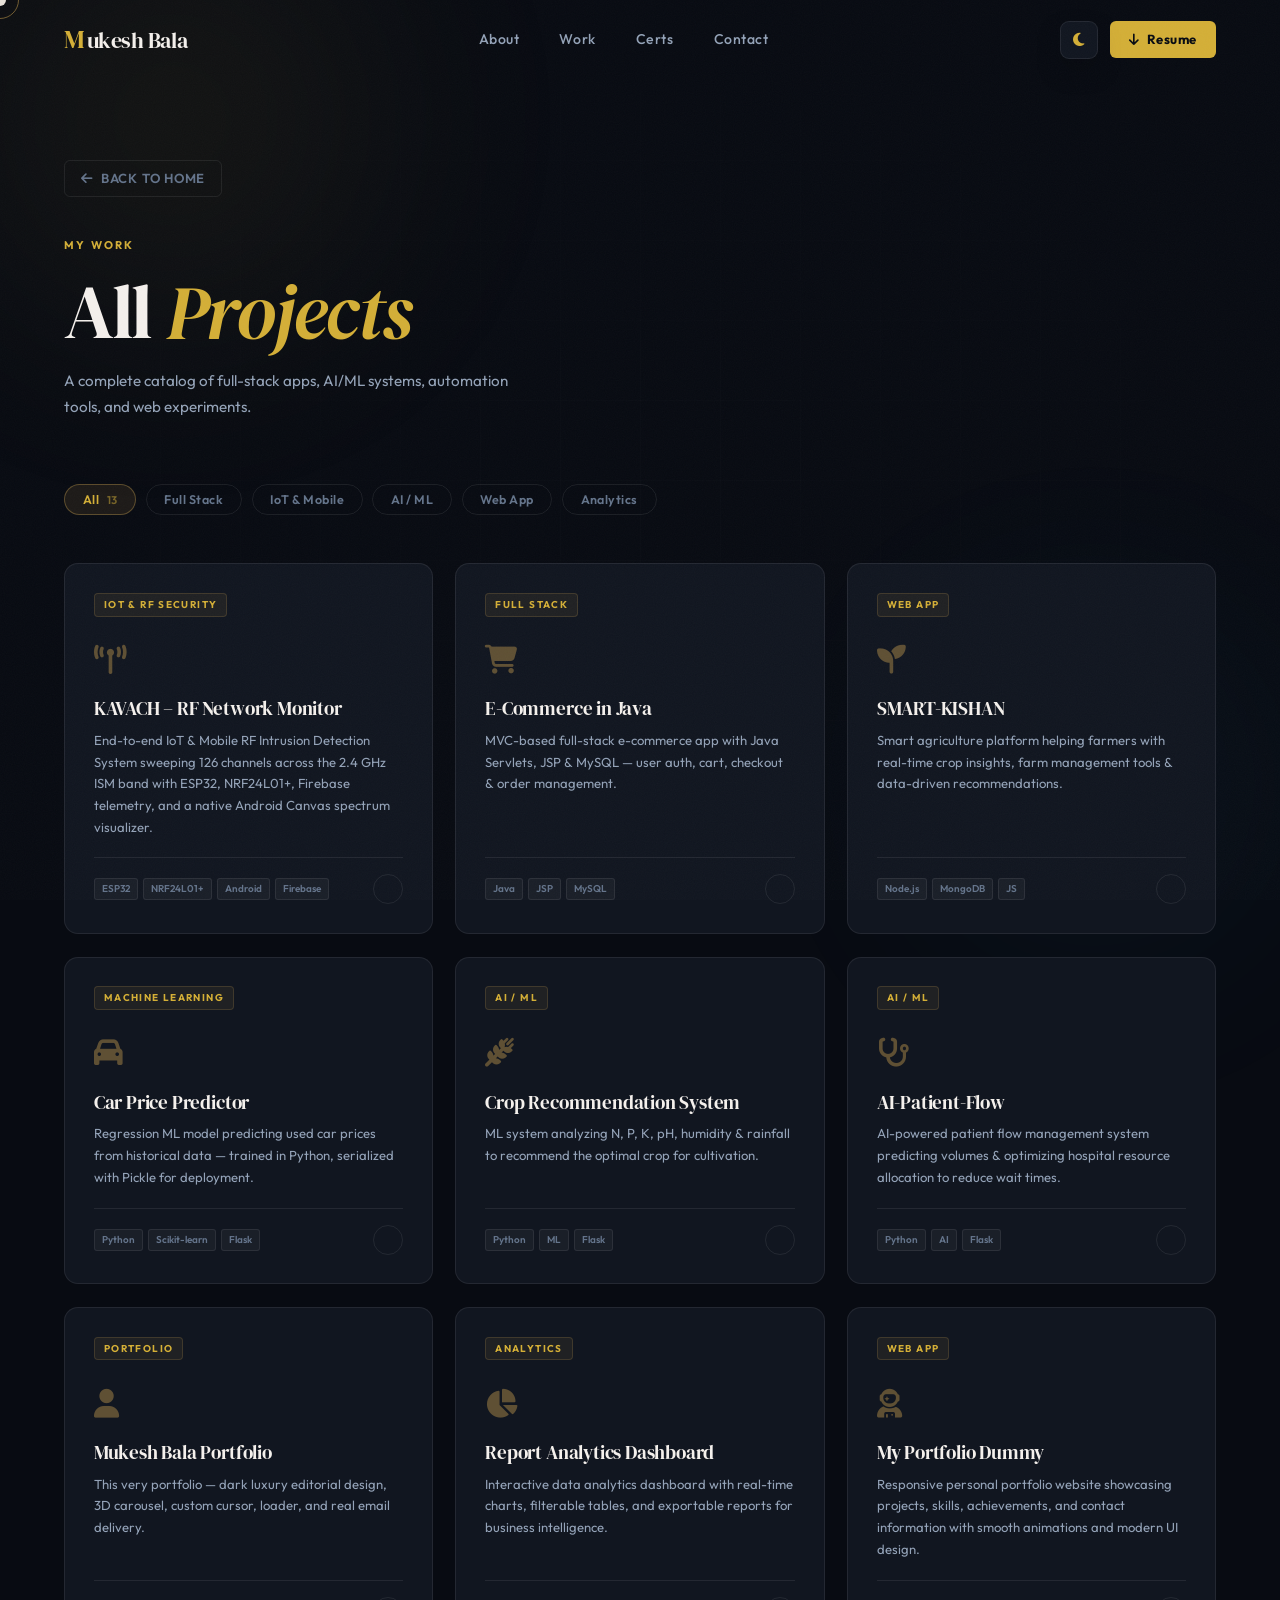
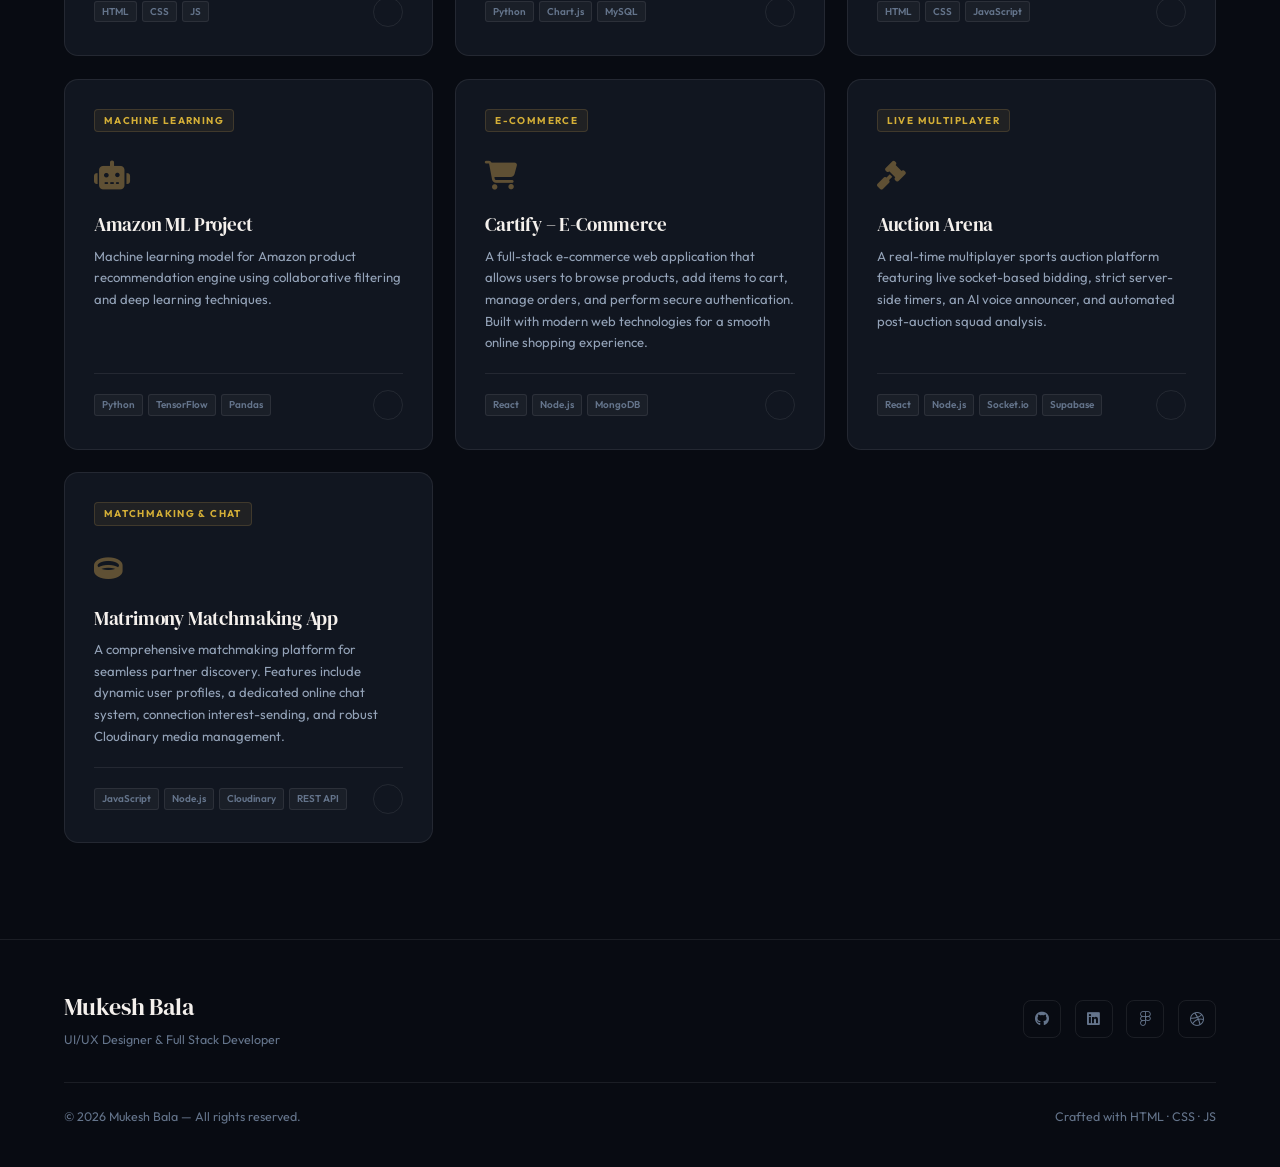
==== commit 904e49e3: "Restore stable layout with Dark and Light mode support, refined color palette, and mobile swipe trac" ====
--- a/projects.html
+++ b/projects.html
@@ -10,129 +10,165 @@
   <link href="https://fonts.googleapis.com/css2?family=DM+Serif+Display:ital@0;1&family=Outfit:wght@300;400;500;600;700&display=swap" rel="stylesheet">
   <link rel="stylesheet" href="https://cdnjs.cloudflare.com/ajax/libs/font-awesome/6.5.0/css/all.min.css">
   <link rel="stylesheet" href="styles.css">
+  <script>
+    (function() {
+      const saved = localStorage.getItem('theme');
+      const prefersDark = window.matchMedia && window.matchMedia('(prefers-color-scheme: dark)').matches;
+      const theme = saved || (prefersDark ? 'dark' : 'dark');
+      if (theme === 'light') {
+        document.documentElement.setAttribute('data-theme', 'light');
+      }
+    })();
+  </script>
   <style>
-    /* Projects page theme styles */
-    .projects-page { padding: 9.5rem 0 6rem; background: var(--bg-primary); transition: background 0.35s ease; }
-    .projects-page-head { margin-bottom: 3.5rem; }
+    /* Projects page extra styles */
+    .projects-page { padding: 10rem 0 6rem; }
+    .projects-page-head { margin-bottom: 4rem; }
     .back-link {
       display: inline-flex; align-items: center; gap: 8px;
-      color: var(--text-muted); text-decoration: none; font-size: 0.82rem;
+      color: var(--grey2); text-decoration: none; font-size: 0.82rem;
       font-weight: 600; letter-spacing: 0.06em; text-transform: uppercase;
-      border: 1px solid var(--border); padding: 0.45rem 1.1rem;
-      border-radius: 100px; transition: all 0.25s; margin-bottom: 2.2rem;
-      background: var(--surface-glass);
-    }
-    .back-link:hover { border-color: var(--gold); color: var(--gold); transform: translateX(-3px); }
-    .pg-eyebrow { font-size:0.72rem; font-weight:700; letter-spacing:0.2em; text-transform:uppercase; color:var(--gold); margin-bottom:0.8rem; display:block; }
-    .pg-h1 { font-family:var(--font-serif); font-size:clamp(2.6rem,5.5vw,4.8rem); font-weight:400; letter-spacing:-0.03em; line-height:1.05; margin-bottom:1rem; color:var(--text-main); }
+      border: 1px solid var(--border); padding: 0.45rem 1rem;
+      border-radius: 6px; transition: all 0.25s; margin-bottom: 2.5rem;
+    }
+    .back-link:hover { border-color: var(--gold); color: var(--gold); }
+    .pg-eyebrow { font-size:0.7rem; font-weight:700; letter-spacing:0.2em; text-transform:uppercase; color:var(--gold); margin-bottom:1rem; display:block; }
+    .pg-h1 { font-family:var(--font-serif); font-size:clamp(2.8rem,6vw,5rem); font-weight:400; letter-spacing:-0.03em; line-height:1.05; margin-bottom:1rem; }
     .pg-h1 em { font-style:italic; color:var(--gold); }
-    .pg-sub { font-size:1rem; color:var(--text-muted); max-width:540px; line-height:1.7; }
+    .pg-sub { font-size:0.95rem; color:var(--grey); max-width:480px; line-height:1.7; }
 
     /* Filter */
-    .filter-bar { display:flex; gap:0.65rem; flex-wrap:wrap; margin-bottom:3rem; }
+    .filter-bar { display:flex; gap:0.6rem; flex-wrap:wrap; margin-bottom:3rem; }
     .fbtn {
-      padding:0.5rem 1.25rem; border-radius:100px;
-      border:1px solid var(--border); background:var(--surface);
-      color:var(--text-muted); font-size:0.8rem; font-weight:600;
-      cursor:pointer; transition:all 0.22s var(--ease); font-family:var(--font-sans);
-      letter-spacing:0.03em; box-shadow:0 2px 10px rgba(0,0,0,0.03);
-    }
-    .fbtn.active { background:var(--gold-glow); border-color:var(--gold); color:var(--gold); font-weight:700; }
-    .fbtn:hover:not(.active) { border-color:var(--border-h); color:var(--text-main); transform:translateY(-1px); }
+      padding:0.45rem 1.1rem; border-radius:100px;
+      border:1px solid var(--border); background:transparent;
+      color:var(--grey2); font-size:0.78rem; font-weight:600;
+      cursor:none; transition:all 0.22s; font-family:var(--font-sans);
+      letter-spacing:0.04em;
+    }
+    .fbtn.active { background:rgba(212,168,83,0.1); border-color:rgba(212,168,83,0.35); color:var(--gold); }
+    .fbtn:hover:not(.active) { border-color:var(--border-h); color:var(--grey); }
 
     /* Projects grid */
-    .pg-grid { display:grid; grid-template-columns:repeat(3,1fr); gap:1.6rem; }
+    .pg-grid { display:grid; grid-template-columns:repeat(3,1fr); gap:1.4rem; }
 
     .pg-card {
       background: var(--surface);
       border: 1px solid var(--border);
-      border-radius: 18px;
-      padding: 2rem;
-      cursor: pointer;
+      border-radius: 14px;
+      padding: 1.8rem;
+      cursor: none;
       transition: all 0.3s var(--ease);
       position: relative;
       overflow: hidden;
       display: flex; flex-direction: column;
-      min-height: 280px;
-      box-shadow: var(--card-shadow);
+      min-height: 260px;
     }
 
     .pg-card::after {
       content:''; position:absolute; inset:0;
-      background: linear-gradient(135deg, var(--gold-glow), transparent 70%);
-      opacity:0; transition:opacity 0.3s; border-radius:18px; pointer-events:none;
+      background: linear-gradient(135deg, rgba(212,168,83,0.04), transparent);
+      opacity:0; transition:opacity 0.3s; border-radius:14px;
     }
 
     .pg-card:hover {
-      border-color: var(--border-h);
+      border-color: rgba(212,168,83,0.25);
       transform: translateY(-8px);
-      box-shadow: var(--card-shadow), 0 0 25px var(--gold-glow);
+      box-shadow: 0 20px 50px rgba(0,0,0,0.4);
     }
 
     .pg-card:hover::after { opacity:1; }
 
     .pgc-tag {
-      font-size:0.65rem; font-weight:700; letter-spacing:0.14em;
+      font-size:0.62rem; font-weight:700; letter-spacing:0.14em;
       text-transform:uppercase; color:var(--gold);
-      background:var(--gold-glow); border:1px solid var(--border-h);
-      padding:4px 10px; border-radius:6px; width:fit-content;
+      background:rgba(212,168,83,0.08); border:1px solid rgba(212,168,83,0.18);
+      padding:3px 9px; border-radius:4px; width:fit-content;
       margin-bottom:1.2rem;
     }
 
     .pgc-icon {
-      font-size:1.8rem; color:var(--blue);
-      margin-bottom:1rem; transition:all 0.3s var(--ease);
+      font-size:1.8rem; color:rgba(212,168,83,0.4);
+      margin-bottom:0.9rem; transition:all 0.3s;
     }
 
     .pg-card:hover .pgc-icon { color:var(--gold); transform:scale(1.1); }
 
     .pgc-title {
-      font-family:var(--font-serif); font-size:1.3rem;
+      font-family:var(--font-serif); font-size:1.2rem;
       font-weight:400; margin-bottom:0.6rem;
-      color:var(--text-main); line-height:1.25;
+      color:var(--white); line-height:1.25;
       letter-spacing:-0.01em;
     }
 
     .pgc-desc {
-      font-size:0.88rem; color:var(--text-muted);
-      line-height:1.65; flex:1; margin-bottom:1.4rem;
+      font-size:0.82rem; color:var(--grey);
+      line-height:1.65; flex:1; margin-bottom:1.2rem;
     }
 
     .pgc-foot {
       display:flex; align-items:center;
       justify-content:space-between;
-      padding-top:1.1rem;
+      padding-top:1rem;
       border-top:1px solid var(--border);
       margin-top:auto;
     }
 
-    .pgc-tech { display:flex; gap:6px; flex-wrap:wrap; }
+    .pgc-tech { display:flex; gap:5px; flex-wrap:wrap; }
     .pgc-tech span {
-      font-size:0.68rem; font-weight:600;
-      padding:3px 8px; border-radius:5px;
-      background:var(--surface2);
+      font-size:0.62rem; font-weight:600;
+      padding:2px 7px; border-radius:3px;
+      background:rgba(255,255,255,0.04);
       border:1px solid var(--border);
-      color:var(--blue);
+      color:var(--grey2);
     }
 
     .pgc-arrow {
-      width:34px; height:34px;
+      width:30px; height:30px;
       border:1px solid var(--border);
       border-radius:50%;
       display:flex; align-items:center; justify-content:center;
-      color:var(--text-muted); font-size:0.75rem;
+      color:var(--grey2); font-size:0.72rem;
       transition:all 0.28s; flex-shrink:0;
     }
 
     .pg-card:hover .pgc-arrow {
       background:var(--gold); border-color:var(--gold);
-      color:#070a10; transform:rotate(45deg);
-    }
-
-    @media (max-width: 1024px) { .pg-grid { grid-template-columns: repeat(2,1fr); } }
-    @media (max-width: 640px) {
+      color:var(--black); transform:rotate(45deg);
+    }
+
+    /* Light Mode Overrides for Projects Page */
+    [data-theme="light"] .pg-card {
+      background: var(--surface);
+      border-color: var(--border);
+      box-shadow: 0 4px 16px rgba(15, 23, 42, 0.05);
+    }
+    [data-theme="light"] .pg-card:hover {
+      border-color: rgba(181, 137, 30, 0.4);
+      box-shadow: 0 16px 36px rgba(15, 23, 42, 0.1);
+    }
+    [data-theme="light"] .pgc-tech span {
+      background: rgba(15, 23, 42, 0.04);
+      border-color: var(--border);
+    }
+    [data-theme="light"] .pg-card:hover .pgc-arrow {
+      color: #ffffff;
+    }
+    [data-theme="light"] .fbtn.active {
+      background: rgba(181, 137, 30, 0.12);
+      border-color: rgba(181, 137, 30, 0.4);
+      color: var(--gold);
+    }
+
+    /* Hidden cards */
+    .pg-card[data-hidden="true"] {
+      opacity:0; pointer-events:none; display:none;
+    }
+
+    @media (max-width: 900px) { .pg-grid { grid-template-columns: repeat(2,1fr); } }
+    @media (max-width: 560px) {
       .pg-grid { grid-template-columns: 1fr; }
-      .projects-page { padding: 7.5rem 0 4rem; }
+      .projects-page { padding: 7rem 0 4rem; }
     }
   </style>
 </head>
@@ -177,9 +213,11 @@
       <button class="mm-theme-btn" id="mmThemeToggle" aria-label="Toggle theme">
         <i class="fas fa-moon theme-icon-dark"></i>
         <i class="fas fa-sun theme-icon-light"></i>
-        <span>Switch Theme</span>
+        <span class="theme-label">Switch Theme</span>
       </button>
-      <a href="Resume.pdf" download class="mm-cta">Download Resume</a>
+      <a href="Resume.pdf" download class="nav-cta mm-cta">
+        <i class="fas fa-arrow-down"></i> Download Resume
+      </a>
     </div>
   </div>
 
@@ -435,6 +473,7 @@
           }
         });
       });
+    });
   </script>
 </body>
 </html>
--- a/styles.css
+++ b/styles.css
@@ -1,120 +1,84 @@
 /* ================================================================
    MUKESH BALA PORTFOLIO — styles.css
-   Color Combination: Luxury Obsidian & Champagne Gold + Electric Blue
-   Dual Modes: Dark Mode (Default) & Light Mode
-   Responsive Sizing: Mac, PC/Laptop, Tablet, Mobile Phone
-   3D Movement: Infinite 3D Helix Ribbon Gallery
+   Aesthetic: Dark Luxury Editorial
+   Fonts: DM Serif Display + Outfit
+   Theme: Near-black, gold accent, sharp editorial layout
    ================================================================ */
 
-/* ── RESET & BASE SETUP ── */
-*, *::before, *::after {
-  margin: 0;
-  padding: 0;
-  box-sizing: border-box;
-  -webkit-font-smoothing: antialiased;
-  -moz-osx-font-smoothing: grayscale;
-}
+/* ── RESET ── */
+*, *::before, *::after { margin:0; padding:0; box-sizing:border-box; }
 
 :root {
-  /* ══════════════════════════════════════════════════════════
-     DARK THEME (Default) — Obsidian, Champagne Gold, Electric Blue
-     ══════════════════════════════════════════════════════════ */
-  --theme: dark;
-  --bg-primary: #070a10;
-  --bg-secondary: #0b0f19;
-  --surface: #101624;
-  --surface2: #161f32;
-  --surface-glass: rgba(16, 22, 36, 0.78);
-  --surface-hover: rgba(22, 31, 50, 0.95);
-  --border: rgba(255, 255, 255, 0.08);
-  --border-h: rgba(212, 175, 55, 0.4);
-  --border-blue: rgba(56, 189, 248, 0.35);
-
-  /* Curated 4-Color Palette Tokens */
-  --gold: #d4af37;
-  --gold-light: #f3d179;
-  --gold-dark: #b5891e;
-  --gold-glow: rgba(212, 175, 55, 0.25);
-  
-  --blue: #38bdf8;
-  --blue-light: #7dd3fc;
-  --blue-dark: #0284c7;
-  --blue-glow: rgba(56, 189, 248, 0.22);
-
-  --text-main: #f8fafc;
-  --text-muted: rgba(248, 250, 252, 0.68);
-  --text-subtle: rgba(248, 250, 252, 0.42);
-  --white: #f8fafc;
-
-  --card-shadow: 0 16px 36px -12px rgba(0, 0, 0, 0.55);
-  --card-glow: 0 0 30px rgba(212, 175, 55, 0.12);
-  --nav-bg: rgba(7, 10, 16, 0.85);
-  --noise-opacity: 0.032;
-
-  --font-serif: 'DM Serif Display', Georgia, serif;
-  --font-sans: 'Outfit', -apple-system, BlinkMacSystemFont, sans-serif;
-  --ease: cubic-bezier(0.4, 0, 0.2, 1);
-  --ease-out: cubic-bezier(0, 0, 0.2, 1);
-  --ease-spring: cubic-bezier(0.34, 1.56, 0.64, 1);
+  --theme:        dark;
+  --black:        #080b12;
+  --dark:         #0c1019;
+  --surface:      #111620;
+  --surface2:     #161c28;
+  --border:       rgba(255, 255, 255, 0.08);
+  --border-h:     rgba(212, 175, 55, 0.4);
+  --gold:         #d4af37;
+  --gold-light:   #f3d574;
+  --gold-glow:    rgba(212, 175, 55, 0.22);
+  --cyan:         #38bdf8;
+  --cyan-glow:    rgba(56, 189, 248, 0.22);
+  --white:        #f4f0ec;
+  --grey:         #94a3b8;
+  --grey2:        #64748b;
+  --card-shadow:  0 12px 30px -10px rgba(0, 0, 0, 0.55);
+  --nav-bg:       rgba(8, 11, 18, 0.88);
+  --noise-opacity: 0.03;
+  --cert-card-bg: rgba(12, 16, 25, 0.78);
+  --cert-card-mobile-bg: rgba(12, 16, 25, 0.95);
+  --cert-card-border: rgba(255, 255, 255, 0.08);
+  --font-serif:   'DM Serif Display', serif;
+  --font-sans:    'Outfit', sans-serif;
+  --ease:         cubic-bezier(0.4, 0, 0.2, 1);
+  --ease-out:     cubic-bezier(0, 0, 0.2, 1);
+  /* Carousel */
+  --cw: 200px;
+  --ch: 300px;
+  --cr: 780px;
 }
 
 [data-theme="light"] {
-  /* ══════════════════════════════════════════════════════════
-     LIGHT THEME — Clean Alabaster, Champagne Gold, Electric Blue
-     ══════════════════════════════════════════════════════════ */
-  --theme: light;
-  --bg-primary: #f8fafc;
-  --bg-secondary: #f1f5f9;
-  --surface: #ffffff;
-  --surface2: #f1f5f9;
-  --surface-glass: rgba(255, 255, 255, 0.88);
-  --surface-hover: #e2e8f0;
-  --border: rgba(15, 23, 42, 0.1);
-  --border-h: rgba(181, 137, 30, 0.45);
-  --border-blue: rgba(2, 132, 199, 0.35);
-
-  --gold: #b5891e;
-  --gold-light: #d4af37;
-  --gold-dark: #8c670f;
-  --gold-glow: rgba(181, 137, 30, 0.18);
-
-  --blue: #0284c7;
-  --blue-light: #0ea5e9;
-  --blue-dark: #0369a1;
-  --blue-glow: rgba(2, 132, 199, 0.16);
-
-  --text-main: #0f172a;
-  --text-muted: #334155;
-  --text-subtle: #64748b;
-  --white: #0f172a;
-
-  --card-shadow: 0 12px 30px -8px rgba(15, 23, 42, 0.08);
-  --card-glow: 0 0 25px rgba(181, 137, 30, 0.1);
-  --nav-bg: rgba(248, 250, 252, 0.9);
-  --noise-opacity: 0.015;
-}
-
-html {
-  scroll-behavior: smooth;
-  font-size: 16px;
-}
+  --theme:        light;
+  --black:        #f8fafc;
+  --dark:         #f1f5f9;
+  --surface:      #ffffff;
+  --surface2:     #f8fafc;
+  --border:       rgba(15, 23, 42, 0.1);
+  --border-h:     rgba(181, 137, 30, 0.45);
+  --gold:         #b5891e;
+  --gold-light:   #d4af37;
+  --gold-glow:    rgba(181, 137, 30, 0.18);
+  --cyan:         #0284c7;
+  --cyan-glow:    rgba(2, 132, 199, 0.18);
+  --white:        #0f172a;
+  --grey:         #334155;
+  --grey2:        #64748b;
+  --card-shadow:  0 10px 25px -8px rgba(15, 23, 42, 0.08), 0 4px 6px -4px rgba(15, 23, 42, 0.04);
+  --nav-bg:       rgba(248, 250, 252, 0.92);
+  --noise-opacity: 0.012;
+  --cert-card-bg: rgba(255, 255, 255, 0.92);
+  --cert-card-border: rgba(15, 23, 42, 0.1);
+  --cert-card-mobile-bg: #ffffff;
+}
+
+html { scroll-behavior:smooth; }
 
 body {
   font-family: var(--font-sans);
-  background-color: var(--bg-primary);
-  color: var(--text-main);
+  background: var(--black);
+  color: var(--white);
   overflow-x: hidden;
   line-height: 1.6;
   cursor: none;
-  transition: background-color 0.35s ease, color 0.35s ease;
-}
-
-::selection {
-  background: var(--gold-glow);
-  color: var(--gold);
-}
-
-/* ── NOISE TEXTURE OVERLAY ── */
+  transition: background-color 0.3s ease, color 0.3s ease;
+}
+
+::selection { background:rgba(212,175,55,0.25); color:var(--white); }
+
+/* ── NOISE TEXTURE ── */
 .noise {
   position: fixed;
   inset: 0;
@@ -123,82 +87,70 @@
   opacity: var(--noise-opacity);
   background-image: url("data:image/svg+xml,%3Csvg viewBox='0 0 256 256' xmlns='http://www.w3.org/2000/svg'%3E%3Cfilter id='noise'%3E%3CfeTurbulence type='fractalNoise' baseFrequency='0.9' numOctaves='4' stitchTiles='stitch'/%3E%3C/filter%3E%3Crect width='100%25' height='100%25' filter='url(%23noise)'/%3E%3C/svg%3E");
   background-size: 256px 256px;
-  transition: opacity 0.35s ease;
-}
-
-/* ── CUSTOM MAGNETIC CURSOR ── */
+}
+
+/* ── CUSTOM CURSOR ── */
 .cursor {
   position: fixed;
-  top: 0;
-  left: 0;
-  width: 10px;
-  height: 10px;
+  top: 0; left: 0;
+  width: 12px; height: 12px;
   pointer-events: none;
   z-index: 10000;
-  transform: translate(-50%, -50%);
   mix-blend-mode: difference;
+  transform: translate(-50%,-50%);
 }
 
 .cursor-dot {
-  width: 100%;
-  height: 100%;
-  background: #ffffff;
+  width: 100%; height: 100%;
+  background: var(--white);
   border-radius: 50%;
   transition: transform 0.15s var(--ease);
 }
 
 .cursor-follower {
   position: fixed;
-  width: 38px;
-  height: 38px;
-  border: 1.5px solid var(--gold);
+  width: 38px; height: 38px;
+  border: 1px solid rgba(212,168,83,0.5);
   border-radius: 50%;
   pointer-events: none;
   z-index: 9999;
-  transform: translate(-50%, -50%);
-  transition: width 0.22s var(--ease), height 0.22s var(--ease), border-color 0.22s var(--ease), background 0.22s var(--ease);
-}
-
-@media (pointer: coarse) {
-  body { cursor: auto; }
-  .cursor, .cursor-follower { display: none !important; }
-}
-
-/* ── PRELOADER ── */
+  transform: translate(-50%,-50%);
+  transition: all 0.12s var(--ease);
+  mix-blend-mode: normal;
+}
+
+body:hover .cursor-follower { opacity:1; }
+
+/* ── LOADER ── */
 .loader {
   position: fixed;
   inset: 0;
-  background: var(--bg-primary);
+  background: var(--black);
   z-index: 99999;
   display: flex;
   align-items: center;
   justify-content: center;
-  transition: opacity 0.5s var(--ease), transform 0.5s var(--ease);
-}
-
-.loader.hidden {
-  opacity: 0;
-  pointer-events: none;
-  transform: scale(1.04);
-}
-
-.loader-inner { text-align: center; }
+  transition: opacity 0.6s var(--ease), transform 0.6s var(--ease);
+}
+
+.loader.hidden { opacity:0; pointer-events:none; transform:scale(1.05); }
+
+.loader-inner { text-align:center; }
 
 .loader-name {
   display: block;
   font-family: var(--font-serif);
-  font-size: clamp(3.5rem, 8vw, 5rem);
+  font-size: 4rem;
   color: var(--gold);
   letter-spacing: -0.02em;
   margin-bottom: 1.5rem;
-  text-shadow: 0 0 25px var(--gold-glow);
 }
 
 .loader-bar {
-  width: 180px;
-  height: 3px;
-  background: var(--border);
-  border-radius: 4px;
+  width: 160px;
+  height: 2px;
+  background: rgba(255,255,255,0.08);
+  border-radius: 2px;
   overflow: hidden;
   margin: 0 auto;
 }
@@ -206,25 +158,23 @@
 .loader-fill {
   height: 100%;
   width: 0%;
-  background: linear-gradient(90deg, var(--gold), var(--blue));
-  border-radius: 4px;
-  transition: width 0.08s linear;
-}
-
-/* ══════════════════════════════════════════════════════════
-   NAVIGATION & THEME SWITCHER
-   ══════════════════════════════════════════════════════════ */
+  background: linear-gradient(90deg,var(--gold),var(--cyan));
+  border-radius: 2px;
+  transition: width 0.05s linear;
+}
+
+/* ================================================================
+   NAVIGATION
+   ================================================================ */
 .nav {
   position: fixed;
-  top: 0;
-  left: 0;
-  right: 0;
+  top: 0; left: 0; right: 0;
   z-index: 1000;
-  padding: 1.1rem 5%;
+  padding: 1.2rem 5%;
   display: flex;
   align-items: center;
   justify-content: space-between;
-  transition: background 0.35s var(--ease), backdrop-filter 0.35s, border-color 0.35s, padding 0.3s;
+  transition: background 0.4s var(--ease), backdrop-filter 0.4s;
 }
 
 .nav.scrolled {
@@ -232,8 +182,6 @@
   backdrop-filter: blur(20px);
   -webkit-backdrop-filter: blur(20px);
   border-bottom: 1px solid var(--border);
-  padding: 0.85rem 5%;
-  box-shadow: 0 8px 30px rgba(0, 0, 0, 0.08);
 }
 
 .nav-logo {
@@ -242,263 +190,259 @@
   gap: 2px;
   text-decoration: none;
   font-family: var(--font-serif);
-  font-size: clamp(1.3rem, 2.5vw, 1.6rem);
-  color: var(--text-main);
-  transition: transform 0.25s var(--ease);
-}
-
-.nav-logo:hover {
-  transform: translateY(-1px);
+  font-size: 1.4rem;
+  color: var(--white);
+  letter-spacing: -0.02em;
 }
 
 .logo-mark {
   color: var(--gold);
-  font-size: 1.8rem;
-  font-weight: 700;
-  line-height: 1;
-  text-shadow: 0 0 15px var(--gold-glow);
-}
-
-.logo-text {
-  font-size: 1.25rem;
-  letter-spacing: -0.01em;
-  color: var(--text-main);
+  font-size: 1.6rem;
 }
 
 .nav-links {
   display: flex;
-  align-items: center;
-  gap: 2.2rem;
+  gap: 2.5rem;
 }
 
 .nav-link {
+  color: var(--grey);
   text-decoration: none;
-  color: var(--text-muted);
   font-size: 0.88rem;
   font-weight: 500;
   letter-spacing: 0.04em;
   position: relative;
-  transition: color 0.22s var(--ease);
-  padding: 4px 0;
+  transition: color 0.25s;
 }
 
 .nav-link::after {
   content: '';
   position: absolute;
-  bottom: 0;
-  left: 0;
-  width: 0%;
-  height: 2px;
-  background: linear-gradient(90deg, var(--gold), var(--blue));
-  transition: width 0.25s var(--ease);
-  border-radius: 2px;
-}
-
-.nav-link:hover {
+  bottom: -4px; left: 0;
+  width: 0; height: 1px;
+  background: var(--gold);
+  transition: width 0.3s var(--ease);
+}
+
+.nav-link:hover { color: var(--white); }
+.nav-link:hover::after { width: 100%; }
+
+.nav-actions {
+  display: flex;
+  align-items: center;
+  gap: 12px;
+}
+
+.theme-toggle {
+  width: 38px;
+  height: 38px;
+  border-radius: 9px;
+  border: 1px solid var(--border);
+  background: var(--surface);
   color: var(--gold);
-}
-
-.nav-link:hover::after {
-  width: 100%;
-}
-
-.nav-actions {
-  display: flex;
-  align-items: center;
-  gap: 0.9rem;
-}
-
-/* ── THEME TOGGLE BUTTON ── */
-.theme-toggle {
   display: inline-flex;
   align-items: center;
   justify-content: center;
-  width: 40px;
-  height: 40px;
-  border-radius: 12px;
-  border: 1px solid var(--border);
-  background: var(--surface-glass);
-  backdrop-filter: blur(10px);
-  -webkit-backdrop-filter: blur(10px);
-  color: var(--gold);
   cursor: pointer;
+  font-size: 0.95rem;
+  transition: all 0.25s var(--ease);
   position: relative;
   overflow: hidden;
-  transition: all 0.25s var(--ease);
-  box-shadow: 0 4px 12px rgba(0, 0, 0, 0.04);
+  padding: 0;
+  box-shadow: var(--card-shadow);
 }
 
 .theme-toggle:hover {
   border-color: var(--gold);
-  box-shadow: 0 0 18px var(--gold-glow);
-  transform: translateY(-2px);
-}
-
-.theme-icon-dark, .theme-icon-light {
-  position: absolute;
-  font-size: 1.05rem;
-  transition: transform 0.4s var(--ease-spring), opacity 0.25s ease;
-}
-
-[data-theme="dark"] .theme-icon-light {
-  transform: translateY(26px) scale(0.4);
-  opacity: 0;
-  pointer-events: none;
-}
-
-[data-theme="dark"] .theme-icon-dark {
-  transform: translateY(0) scale(1);
-  opacity: 1;
+  transform: translateY(-1px);
+  box-shadow: 0 4px 14px var(--gold-glow);
+}
+
+.theme-toggle .theme-icon-light {
+  display: none;
+  color: #f59e0b;
+}
+
+.theme-toggle .theme-icon-dark {
+  display: inline-block;
   color: var(--gold);
 }
 
-[data-theme="light"] .theme-icon-dark {
-  transform: translateY(-26px) scale(0.4);
-  opacity: 0;
-  pointer-events: none;
-}
-
-[data-theme="light"] .theme-icon-light {
-  transform: translateY(0) scale(1);
-  opacity: 1;
-  color: var(--gold);
+[data-theme="light"] .theme-toggle .theme-icon-dark {
+  display: none;
+}
+
+[data-theme="light"] .theme-toggle .theme-icon-light {
+  display: inline-block;
 }
 
 .nav-cta {
-  display: inline-flex;
+  display: flex;
   align-items: center;
   gap: 7px;
-  padding: 0.55rem 1.25rem;
-  border-radius: 100px;
-  background: transparent;
-  border: 1px solid var(--border);
-  color: var(--text-main);
+  padding: 0.5rem 1.2rem;
+  background: var(--gold);
+  color: #080b12;
   text-decoration: none;
-  font-size: 0.84rem;
-  font-weight: 600;
+  font-weight: 700;
+  font-size: 0.82rem;
+  border-radius: 6px;
   letter-spacing: 0.04em;
-  transition: all 0.25s var(--ease);
+  transition: all 0.25s;
 }
 
 .nav-cta:hover {
-  border-color: var(--gold);
-  color: var(--gold);
-  background: var(--gold-glow);
+  background: var(--gold-light);
   transform: translateY(-1px);
-}
-
-.nav-cta i { font-size: 0.75rem; }
-
-.nav-toggle {
-  display: none;
-  flex-direction: column;
-  justify-content: center;
-  gap: 5px;
-  width: 40px;
-  height: 40px;
-  border-radius: 10px;
-  background: var(--surface-glass);
-  border: 1px solid var(--border);
-  cursor: pointer;
-  padding: 8px;
-}
-
+  box-shadow: 0 6px 20px var(--gold-glow);
+}
+
+.nav-toggle { display:none; background:none; border:none; cursor:none; }
 .nav-toggle span {
   display: block;
-  height: 2px;
-  width: 100%;
-  background: var(--text-main);
-  border-radius: 2px;
-  transition: all 0.28s var(--ease);
-}
-
-/* ── MOBILE MENU DRAWER ── */
+  width: 22px; height: 1.5px;
+  background: var(--white);
+  margin: 5px 0;
+  transition: all 0.3s;
+}
+
+/* MOBILE MENU */
 .mobile-menu {
   position: fixed;
   inset: 0;
-  background: var(--bg-primary);
+  background: var(--black);
   z-index: 999;
   display: flex;
   flex-direction: column;
+  align-items: center;
   justify-content: center;
-  align-items: center;
   gap: 2rem;
-  opacity: 0;
-  pointer-events: none;
-  transform: scale(0.97);
-  transition: opacity 0.35s var(--ease), transform 0.35s var(--ease);
-  padding: 2rem;
-}
-
-.mobile-menu.open {
-  opacity: 1;
-  pointer-events: all;
-  transform: scale(1);
-}
+  transform: translateX(100%);
+  transition: transform 0.45s cubic-bezier(0.77,0,0.175,1);
+}
+
+.mobile-menu.open { transform: translateX(0); }
 
 .mm-link {
   font-family: var(--font-serif);
-  font-size: 2.2rem;
-  color: var(--text-main);
+  font-size: 2.8rem;
+  color: var(--white);
   text-decoration: none;
-  transition: all 0.25s var(--ease);
-}
-
-.mm-link:hover {
-  color: var(--gold);
-  transform: translateX(8px);
-}
+  opacity: 0.7;
+  transition: opacity 0.2s, color 0.2s;
+}
+
+.mm-link:hover { opacity:1; color:var(--gold); }
 
 .mm-actions {
   display: flex;
   flex-direction: column;
-  gap: 1rem;
-  width: 100%;
-  max-width: 280px;
-  align-items: center;
+  align-items: center;
+  gap: 0.85rem;
   margin-top: 1rem;
-}
-
-.mm-cta {
-  display: block;
-  width: 100%;
-  text-align: center;
-  padding: 0.9rem 1.5rem;
-  border-radius: 100px;
-  background: linear-gradient(135deg, var(--gold), var(--gold-light));
-  color: #070a10;
-  font-weight: 700;
-  text-decoration: none;
-  font-size: 0.95rem;
-  box-shadow: 0 4px 20px var(--gold-glow);
+  width: 82%;
+  max-width: 300px;
 }
 
 .mm-theme-btn {
-  display: inline-flex;
+  display: flex;
   align-items: center;
   justify-content: center;
   gap: 10px;
   width: 100%;
-  padding: 0.8rem 1.5rem;
-  border-radius: 100px;
+  padding: 0.8rem 1.4rem;
+  border-radius: 8px;
+  border: 1px solid var(--border);
   background: var(--surface);
-  border: 1px solid var(--border);
-  color: var(--text-main);
+  color: var(--white);
+  font-family: var(--font-sans);
+  font-size: 0.95rem;
   font-weight: 600;
-  font-size: 0.9rem;
   cursor: pointer;
-}
-
-/* ══════════════════════════════════════════════════════════
-   HERO SECTION
-   ══════════════════════════════════════════════════════════ */
+  transition: all 0.25s;
+}
+
+.mm-theme-btn:hover {
+  border-color: var(--gold);
+  color: var(--gold);
+}
+
+.mm-theme-btn .theme-icon-light {
+  display: none;
+  color: #f59e0b;
+}
+
+.mm-theme-btn .theme-icon-dark {
+  display: inline-block;
+  color: var(--gold);
+}
+
+[data-theme="light"] .mm-theme-btn .theme-icon-dark {
+  display: none;
+}
+
+[data-theme="light"] .mm-theme-btn .theme-icon-light {
+  display: inline-block;
+}
+
+.mm-cta {
+  width: 100%;
+  text-align: center;
+  padding: 0.8rem 1.4rem;
+  background: var(--gold);
+  color: #080b12;
+  text-decoration: none;
+  font-weight: 700;
+  border-radius: 8px;
+  font-size: 0.92rem;
+  box-shadow: 0 4px 14px var(--gold-glow);
+}
+
+/* ================================================================
+   UTILITIES
+   ================================================================ */
+.container {
+  width: 90%;
+  max-width: 1200px;
+  margin: 0 auto;
+}
+
+.section { padding: 7rem 0; }
+
+.section-label {
+  font-size: 0.72rem;
+  font-weight: 600;
+  letter-spacing: 0.2em;
+  text-transform: uppercase;
+  color: var(--gold);
+  margin-bottom: 1.2rem;
+  display: block;
+}
+
+.section-h2 {
+  font-family: var(--font-serif);
+  font-size: clamp(2.4rem,5vw,3.8rem);
+  font-weight: 400;
+  line-height: 1.1;
+  letter-spacing: -0.02em;
+  margin-bottom: 0;
+}
+
+.section-h2 em {
+  font-style: italic;
+  color: var(--gold);
+}
+
+/* ================================================================
+   HERO
+   ================================================================ */
 .hero {
-  position: relative;
   min-height: 100vh;
   display: flex;
   flex-direction: column;
   justify-content: center;
-  padding: 8rem 5% 4rem;
+  padding: 8rem 5% 6rem;
+  position: relative;
   overflow: hidden;
 }
 
@@ -513,41 +457,43 @@
   position: absolute;
   border-radius: 50%;
   filter: blur(120px);
-  opacity: 0.45;
-  transition: opacity 0.4s ease;
-}
-
-.hero-orb.o1 {
-  width: 550px;
-  height: 550px;
-  top: 5%;
-  right: 5%;
-  background: radial-gradient(circle, var(--gold-glow) 0%, transparent 70%);
-}
-
-.hero-orb.o2 {
-  width: 600px;
-  height: 600px;
-  bottom: 0%;
-  left: -10%;
-  background: radial-gradient(circle, var(--blue-glow) 0%, transparent 70%);
+  opacity: 0.18;
+}
+
+.o1 {
+  width: 600px; height: 600px;
+  background: radial-gradient(circle, var(--gold), transparent 70%);
+  top: -20%; left: -10%;
+  animation: orbFloat 18s ease-in-out infinite;
+}
+
+.o2 {
+  width: 500px; height: 500px;
+  background: radial-gradient(circle, var(--cyan), transparent 70%);
+  bottom: -15%; right: -5%;
+  animation: orbFloat 22s ease-in-out infinite reverse;
+}
+
+@keyframes orbFloat {
+  0%,100% { transform:translate(0,0) scale(1); }
+  40%     { transform:translate(40px,-40px) scale(1.06); }
+  70%     { transform:translate(-25px,25px) scale(0.94); }
 }
 
 .hero-grid {
   position: absolute;
   inset: 0;
-  background-image: linear-gradient(var(--border) 1px, transparent 1px),
-                    linear-gradient(90deg, var(--border) 1px, transparent 1px);
+  background-image:
+    linear-gradient(rgba(255,255,255,0.02) 1px, transparent 1px),
+    linear-gradient(90deg, rgba(255,255,255,0.02) 1px, transparent 1px);
   background-size: 80px 80px;
-  opacity: 0.35;
-  mask-image: radial-gradient(ellipse 70% 70% at 50% 50%, black 20%, transparent 80%);
-  -webkit-mask-image: radial-gradient(ellipse 70% 70% at 50% 50%, black 20%, transparent 80%);
+  mask-image: radial-gradient(ellipse 80% 80% at 50% 50%, rgba(0,0,0,0.6) 0%, transparent 100%);
 }
 
 .hero-content {
   position: relative;
-  z-index: 1;
-  max-width: 1240px;
+  z-index: 2;
+  max-width: 1200px;
   margin: 0 auto;
   width: 100%;
 }
@@ -556,640 +502,606 @@
   display: inline-flex;
   align-items: center;
   gap: 10px;
-  padding: 0.45rem 1.15rem;
-  border-radius: 100px;
-  background: var(--surface-glass);
-  border: 1px solid var(--border);
-  color: var(--blue);
   font-size: 0.8rem;
-  font-weight: 600;
+  font-weight: 500;
   letter-spacing: 0.08em;
-  text-transform: uppercase;
+  color: var(--grey);
   margin-bottom: 2rem;
-  box-shadow: 0 4px 18px rgba(0, 0, 0, 0.06);
+  animation: fadeUp 0.8s var(--ease) 0.5s both;
 }
 
 .pulse-ring {
-  width: 8px;
-  height: 8px;
+  width: 8px; height: 8px;
+  background: #4ade80;
   border-radius: 50%;
-  background: var(--blue);
-  box-shadow: 0 0 0 0 var(--blue-glow);
-  animation: pulseBlue 2s infinite;
-}
-
-@keyframes pulseBlue {
-  0%   { box-shadow: 0 0 0 0 rgba(56, 189, 248, 0.7); }
-  70%  { box-shadow: 0 0 0 10px rgba(56, 189, 248, 0); }
-  100% { box-shadow: 0 0 0 0 rgba(56, 189, 248, 0); }
+  position: relative;
+  flex-shrink: 0;
+}
+
+.pulse-ring::after {
+  content: '';
+  position: absolute;
+  inset: -4px;
+  border-radius: 50%;
+  border: 1.5px solid #4ade80;
+  animation: pingRing 2s ease-out infinite;
+}
+
+@keyframes pingRing {
+  0%   { transform:scale(1); opacity:0.8; }
+  100% { transform:scale(2.2); opacity:0; }
 }
 
 .hero-h1 {
   font-family: var(--font-serif);
-  font-size: clamp(3.4rem, 8.5vw, 7.2rem);
+  font-size: clamp(4rem, 11vw, 9rem);
   font-weight: 400;
-  line-height: 0.98;
+  line-height: 0.92;
   letter-spacing: -0.03em;
-  color: var(--text-main);
-  margin-bottom: 1.8rem;
-}
-
-.line-wrap {
-  display: block;
+  margin-bottom: 2.5rem;
   overflow: hidden;
 }
+
+.line-wrap { display:block; overflow:hidden; }
 
 .reveal-line {
   display: block;
-  transform: translateY(110%);
-  animation: revealUp 0.9s cubic-bezier(0.16, 1, 0.3, 1) forwards;
-  animation-play-state: paused;
-}
-
-.reveal-line.delay-1 { animation-delay: 0.12s; }
-
-.hero-dot {
-  color: var(--gold);
-  text-shadow: 0 0 25px var(--gold-glow);
-}
+  animation: revealUp 0.9s cubic-bezier(0.77,0,0.175,1) 0.7s both;
+}
+
+.delay-1 { animation-delay: 0.85s; }
+
+.hero-dot { color:var(--gold); }
 
 .hero-sub-row {
   display: flex;
-  align-items: center;
+  align-items: flex-start;
   gap: 2.5rem;
   margin-bottom: 2.5rem;
   flex-wrap: wrap;
+  animation: fadeUp 0.8s var(--ease) 1.1s both;
 }
 
 .hero-role-pill {
   display: inline-flex;
   align-items: center;
   gap: 8px;
-  padding: 0.55rem 1.25rem;
-  background: var(--surface-glass);
-  border: 1px solid var(--border-blue);
+  padding: 0.55rem 1.2rem;
+  border: 1px solid rgba(212,168,83,0.35);
   border-radius: 100px;
-  font-size: 0.88rem;
-  font-weight: 600;
-  color: var(--blue);
-  box-shadow: 0 4px 16px rgba(0, 0, 0, 0.05);
-}
-
-.hero-role-pill .role-icon {
-  color: var(--gold);
-}
+  font-size: 0.82rem;
+  font-weight: 500;
+  color: var(--gold-light);
+  white-space: nowrap;
+  background: rgba(212,168,83,0.06);
+}
+
+.role-icon { font-size:0.6rem; }
 
 .hero-tagline {
-  font-size: clamp(1rem, 1.8vw, 1.18rem);
-  color: var(--text-muted);
-  line-height: 1.6;
-  max-width: 580px;
+  font-size: 0.95rem;
+  color: var(--grey);
+  line-height: 1.7;
 }
 
 .hero-ctas {
   display: flex;
-  align-items: center;
-  gap: 1.2rem;
-  margin-bottom: 3rem;
+  gap: 1rem;
+  margin-bottom: 2.5rem;
   flex-wrap: wrap;
+  animation: fadeUp 0.8s var(--ease) 1.2s both;
 }
 
 .btn-gold {
   display: inline-flex;
   align-items: center;
-  gap: 10px;
-  padding: 0.9rem 2.2rem;
-  border-radius: 100px;
-  background: linear-gradient(135deg, var(--gold), var(--gold-light));
-  color: #070a10;
+  gap: 8px;
+  padding: 0.85rem 2rem;
+  background: var(--gold);
+  color: var(--black);
   text-decoration: none;
   font-weight: 700;
-  font-size: 0.94rem;
-  letter-spacing: 0.03em;
-  box-shadow: 0 8px 25px var(--gold-glow);
+  font-size: 0.9rem;
+  border-radius: 8px;
   transition: all 0.28s var(--ease);
+  letter-spacing: 0.02em;
 }
 
 .btn-gold:hover {
-  transform: translateY(-2px);
-  box-shadow: 0 12px 35px rgba(212, 175, 55, 0.4);
+  background: var(--gold-light);
+  transform: translateY(-3px);
+  box-shadow: 0 12px 32px rgba(212,168,83,0.4);
 }
 
 .btn-outline {
   display: inline-flex;
   align-items: center;
-  gap: 10px;
-  padding: 0.9rem 2.2rem;
-  border-radius: 100px;
-  background: transparent;
-  border: 1px solid var(--border);
-  color: var(--text-main);
+  gap: 8px;
+  padding: 0.85rem 2rem;
+  border: 1px solid rgba(244,240,236,0.2);
+  color: var(--white);
   text-decoration: none;
   font-weight: 600;
-  font-size: 0.94rem;
-  letter-spacing: 0.03em;
-  transition: all 0.28s var(--ease);
+  font-size: 0.9rem;
+  border-radius: 8px;
+  transition: all 0.28s;
+  background: transparent;
+  font-family: var(--font-sans);
 }
 
 .btn-outline:hover {
-  border-color: var(--blue);
-  color: var(--blue);
-  background: var(--blue-glow);
+  border-color: rgba(244,240,236,0.45);
+  background: rgba(255,255,255,0.04);
   transform: translateY(-2px);
 }
 
+.btn-ghost {
+  display: inline-flex;
+  align-items: center;
+  gap: 9px;
+  padding: 0.85rem 2rem;
+  border: 1px solid var(--border-h);
+  color: var(--grey);
+  text-decoration: none;
+  font-weight: 600;
+  font-size: 0.88rem;
+  border-radius: 8px;
+  transition: all 0.28s;
+  font-family: var(--font-sans);
+}
+
+.btn-ghost:hover {
+  border-color: var(--gold);
+  color: var(--gold);
+  transform: translateY(-2px);
+  box-shadow: 0 8px 24px rgba(212,168,83,0.12);
+}
+
 .hero-socials {
   display: flex;
-  align-items: center;
-  gap: 0.85rem;
+  gap: 0.7rem;
   flex-wrap: wrap;
+  animation: fadeUp 0.8s var(--ease) 1.3s both;
 }
 
 .social-pill {
   display: inline-flex;
   align-items: center;
-  gap: 8px;
-  padding: 0.45rem 1rem;
-  background: var(--surface-glass);
+  gap: 7px;
+  padding: 0.45rem 0.95rem;
   border: 1px solid var(--border);
   border-radius: 100px;
-  color: var(--text-muted);
+  color: var(--grey);
   text-decoration: none;
-  font-size: 0.82rem;
+  font-size: 0.78rem;
   font-weight: 500;
-  transition: all 0.22s var(--ease);
+  transition: all 0.25s;
 }
 
 .social-pill:hover {
   border-color: var(--gold);
-  color: var(--gold);
-  background: var(--gold-glow);
+  color: var(--gold-light);
+  background: rgba(212,168,83,0.06);
   transform: translateY(-2px);
 }
 
-/* ── MARQUEE TICKER ── */
+/* MARQUEE */
 .hero-marquee-wrap {
   position: relative;
-  overflow: hidden;
-  padding: 1.4rem 0;
+  z-index: 2;
+  margin-top: 5rem;
   border-top: 1px solid var(--border);
   border-bottom: 1px solid var(--border);
-  background: var(--surface);
-  mask-image: linear-gradient(90deg, transparent, black 15%, black 85%, transparent);
-  -webkit-mask-image: linear-gradient(90deg, transparent, black 15%, black 85%, transparent);
+  padding: 1rem 0;
+  overflow: hidden;
+  background: rgba(255,255,255,0.015);
 }
 
 .hero-marquee {
   display: flex;
   gap: 3rem;
-  width: max-content;
-  animation: marquee 26s linear infinite;
-}
-
-.hero-marquee:hover { animation-play-state: paused; }
-
-.marquee-item {
-  display: inline-flex;
-  align-items: center;
-  gap: 1rem;
-  font-size: 0.86rem;
+  white-space: nowrap;
+  animation: marquee 28s linear infinite;
+  font-size: 0.78rem;
   font-weight: 600;
   letter-spacing: 0.12em;
   text-transform: uppercase;
-  color: var(--text-subtle);
-}
-
-.marquee-dot {
+  color: var(--grey2);
+  width: max-content;
+}
+
+.hero-marquee .sep { color:var(--gold); font-size:0.5rem; display:inline-flex; align-items:center; }
+
+@keyframes marquee { from { transform:translateX(0); } to { transform:translateX(-50%); } }
+
+/* SCROLL CUE */
+.scroll-cue {
+  position: absolute;
+  bottom: 2.5rem;
+  right: 5%;
+  display: flex;
+  flex-direction: column;
+  align-items: center;
+  gap: 6px;
+  z-index: 2;
+}
+
+.scroll-cue span {
+  font-size: 0.62rem;
+  font-weight: 600;
+  letter-spacing: 0.2em;
+  text-transform: uppercase;
+  color: var(--grey2);
+  writing-mode: vertical-rl;
+}
+
+.scroll-line-anim {
+  width: 1px;
+  height: 60px;
+  background: linear-gradient(to bottom, var(--gold), transparent);
+  animation: scrollLine 2s ease-in-out infinite;
+}
+
+@keyframes scrollLine {
+  0%,100% { transform:scaleY(1); opacity:1; }
+  50%      { transform:scaleY(0.4); opacity:0.3; }
+}
+
+/* ================================================================
+   ABOUT
+   ================================================================ */
+.about-section { background:var(--dark); }
+
+.about-grid {
+  display: grid;
+  grid-template-columns: 1fr 1.4fr;
+  gap: 6rem;
+  align-items: start;
+}
+
+.about-stats {
+  display: flex;
+  gap: 2.5rem;
+  margin-top: 3rem;
+  flex-wrap: wrap;
+}
+
+.stat { text-align:left; }
+
+.stat-n {
+  font-family: var(--font-serif);
+  font-size: 3.5rem;
+  color: var(--gold);
+  line-height: 1;
+  display: block;
+}
+
+.stat-plus { font-family:var(--font-serif); font-size:2rem; color:var(--gold); vertical-align:super; }
+
+.stat p {
+  font-size: 0.72rem;
+  font-weight: 600;
+  letter-spacing: 0.12em;
+  text-transform: uppercase;
+  color: var(--grey2);
+  margin-top: 4px;
+}
+
+.about-body {
+  font-size: 1rem;
+  color: var(--grey);
+  line-height: 1.85;
+  margin-bottom: 1.2rem;
+}
+
+.about-body strong { color:var(--white); font-weight:600; }
+
+.about-focus {
+  display: grid;
+  grid-template-columns: 1fr 1fr;
+  gap: 0.8rem;
+  margin: 2rem 0;
+}
+
+.focus-item {
+  display: flex;
+  align-items: center;
+  gap: 10px;
+  font-size: 0.88rem;
+  color: var(--grey);
+  font-weight: 500;
+}
+
+.focus-item i {
+  width: 32px;
+  height: 32px;
+  border-radius: 8px;
+  background: rgba(212,168,83,0.08);
+  border: 1px solid rgba(212,168,83,0.18);
+  display: flex;
+  align-items: center;
+  justify-content: center;
   color: var(--gold);
   font-size: 0.75rem;
-}
-
-@keyframes marquee {
-  0%   { transform: translateX(0); }
-  100% { transform: translateX(-50%); }
-}
-
-/* ══════════════════════════════════════════════════════════
-   CONTAINER & SECTION COMMONS
-   ══════════════════════════════════════════════════════════ */
-.container {
-  width: 100%;
-  max-width: 1240px;
-  margin: 0 auto;
-  padding: 0 5%;
-}
-
-.section {
-  padding: 7rem 0;
-  position: relative;
-}
-
-.section-label {
-  font-size: 0.76rem;
-  font-weight: 700;
-  letter-spacing: 0.2em;
-  text-transform: uppercase;
-  color: var(--gold);
-  margin-bottom: 0.8rem;
-  display: block;
-}
-
-.section-h2 {
-  font-family: var(--font-serif);
-  font-size: clamp(2.4rem, 5vw, 4.4rem);
-  font-weight: 400;
-  line-height: 1.08;
-  letter-spacing: -0.025em;
-  color: var(--text-main);
-}
-
-.section-h2 em {
-  font-style: italic;
-  color: var(--gold);
-}
-
-/* ══════════════════════════════════════════════════════════
-   ABOUT SECTION
-   ══════════════════════════════════════════════════════════ */
-.about-section {
-  background: var(--bg-secondary);
-  transition: background 0.35s ease;
-}
-
-.about-grid {
-  display: grid;
-  grid-template-columns: 360px 1fr;
-  gap: 4.5rem;
-  align-items: start;
-}
-
-.about-left { position: relative; }
-
-.about-card {
-  background: var(--surface);
+  flex-shrink: 0;
+}
+
+.tech-stack {
+  display: flex;
+  flex-wrap: wrap;
+  gap: 8px;
+  margin-top: 1.5rem;
+}
+
+.tech-stack span {
+  padding: 5px 13px;
   border: 1px solid var(--border);
-  border-radius: 20px;
-  padding: 2.2rem;
-  box-shadow: var(--card-shadow);
-  position: relative;
-  overflow: hidden;
-}
-
-.about-card::before {
-  content: '';
-  position: absolute;
-  top: 0; left: 0; right: 0;
-  height: 3px;
-  background: linear-gradient(90deg, var(--gold), var(--blue));
-}
-
-.about-avatar-wrap {
-  position: relative;
-  margin-bottom: 1.8rem;
-}
-
-.about-avatar-ring {
-  width: 90px;
-  height: 90px;
-  border-radius: 24px;
-  background: linear-gradient(135deg, var(--gold), var(--blue));
-  padding: 2px;
-  box-shadow: 0 8px 25px var(--gold-glow);
-}
-
-.about-avatar {
-  width: 100%;
-  height: 100%;
-  border-radius: 22px;
-  background: var(--surface);
-  display: flex;
-  align-items: center;
-  justify-content: center;
-  font-family: var(--font-serif);
-  font-size: 2.2rem;
-  font-weight: 700;
-  color: var(--gold);
-}
-
-.about-name {
-  font-family: var(--font-serif);
-  font-size: 1.6rem;
-  color: var(--text-main);
-  margin-bottom: 0.25rem;
-}
-
-.about-role {
-  font-size: 0.85rem;
-  color: var(--blue);
+  border-radius: 4px;
+  font-size: 0.75rem;
   font-weight: 600;
-  margin-bottom: 0.5rem;
-}
-
-.about-loc {
-  font-size: 0.82rem;
-  color: var(--text-muted);
-  display: flex;
-  align-items: center;
-  gap: 6px;
-  margin-bottom: 1.8rem;
-}
-
-.about-loc i { color: var(--gold); }
-
-.about-stats {
-  display: grid;
-  grid-template-columns: repeat(3, 1fr);
-  gap: 1rem;
-  padding-top: 1.6rem;
-  border-top: 1px solid var(--border);
-}
-
-.stat { text-align: center; }
-
-.stat-n {
-  font-family: var(--font-serif);
-  font-size: 1.85rem;
-  font-weight: 400;
-  color: var(--gold);
-  line-height: 1;
-}
-
-.stat-plus {
-  color: var(--blue);
-  font-size: 1rem;
-  font-weight: 700;
-}
-
-.stat p {
-  font-size: 0.74rem;
-  color: var(--text-muted);
-  margin-top: 4px;
-  text-transform: uppercase;
+  color: var(--grey2);
   letter-spacing: 0.06em;
-}
-
-.about-body {
-  font-size: 1.05rem;
-  color: var(--text-muted);
-  line-height: 1.8;
-  margin-bottom: 1.4rem;
-}
-
-.about-body strong {
-  color: var(--text-main);
-  font-weight: 600;
-}
-
-.about-focus {
-  display: grid;
-  grid-template-columns: repeat(2, 1fr);
-  gap: 1rem;
-  margin: 2.2rem 0;
-}
-
-.focus-item {
-  display: flex;
-  align-items: center;
-  gap: 12px;
-  padding: 0.85rem 1.2rem;
-  background: var(--surface);
-  border: 1px solid var(--border);
-  border-radius: 12px;
-  font-size: 0.88rem;
-  font-weight: 600;
-  color: var(--text-main);
-  transition: all 0.25s var(--ease);
-}
-
-.focus-item:hover {
-  border-color: var(--blue);
-  transform: translateX(4px);
-  box-shadow: 0 4px 20px var(--blue-glow);
-}
-
-.focus-item i {
-  color: var(--blue);
-  font-size: 1.05rem;
-}
-
-.tech-stack {
-  display: flex;
-  flex-wrap: wrap;
-  gap: 0.6rem;
-  margin-top: 2rem;
-}
-
-.tech-stack span {
-  padding: 0.4rem 0.95rem;
-  background: var(--surface);
-  border: 1px solid var(--border);
-  border-radius: 8px;
-  font-size: 0.8rem;
-  font-weight: 600;
-  color: var(--text-muted);
-  transition: all 0.2s var(--ease);
+  transition: all 0.2s;
 }
 
 .tech-stack span:hover {
   border-color: var(--gold);
   color: var(--gold);
-  transform: translateY(-2px);
-}
-
-/* ══════════════════════════════════════════════════════════
-   FEATURED WORK (PROJECTS) SECTION
-   ══════════════════════════════════════════════════════════ */
-.work-section {
-  background: var(--bg-primary);
-  transition: background 0.35s ease;
-}
+}
+
+/* ================================================================
+   WORK / PROJECTS
+   ================================================================ */
+.work-section { background:var(--black); }
 
 .section-head {
   display: flex;
   justify-content: space-between;
   align-items: flex-end;
-  margin-bottom: 3.5rem;
+  margin-bottom: 4rem;
   flex-wrap: wrap;
   gap: 1.5rem;
 }
 
-.work-list {
-  display: flex;
-  flex-direction: column;
-}
+.work-list { display:flex; flex-direction:column; }
 
 .work-item {
   display: grid;
   grid-template-columns: 80px 1fr;
-  gap: 2.5rem;
-  padding: 2.4rem 0;
+  gap: 2rem;
+  padding: 2.5rem 0;
   border-bottom: 1px solid var(--border);
   cursor: pointer;
   position: relative;
   transition: all 0.3s var(--ease);
+  align-items: start;
 }
 
 .work-item::before {
   content: '';
   position: absolute;
-  inset: 0 -2%;
-  background: var(--surface-glass);
-  border-radius: 16px;
+  left: -2.5%;
+  right: -2.5%;
+  top: 0; bottom: 0;
+  background: rgba(212,168,83,0.03);
+  border-radius: 12px;
   opacity: 0;
-  transition: opacity 0.3s var(--ease);
-  z-index: 0;
-}
-
-.work-item:hover::before {
-  opacity: 1;
-}
-
-.work-item > * { position: relative; z-index: 1; }
+  transition: opacity 0.3s;
+}
+
+.work-item:hover::before { opacity:1; }
+.work-item:first-child { border-top: 1px solid var(--border); }
 
 .wi-number {
   font-family: var(--font-serif);
-  font-size: 2.2rem;
-  color: var(--text-subtle);
-  transition: color 0.3s var(--ease);
-}
-
-.work-item:hover .wi-number {
-  color: var(--gold);
-}
+  font-size: 0.85rem;
+  color: var(--grey2);
+  padding-top: 0.4rem;
+  letter-spacing: 0.08em;
+  transition: color 0.3s;
+}
+
+.work-item:hover .wi-number { color:var(--gold); }
+
+.wi-body { flex:1; }
 
 .wi-top {
   display: flex;
+  align-items: center;
   justify-content: space-between;
-  align-items: center;
-  margin-bottom: 0.6rem;
+  margin-bottom: 0.7rem;
 }
 
 .wi-tag {
-  font-size: 0.75rem;
+  font-size: 0.65rem;
   font-weight: 700;
   letter-spacing: 0.14em;
   text-transform: uppercase;
   color: var(--gold);
+  background: rgba(212,168,83,0.1);
+  border: 1px solid rgba(212,168,83,0.2);
+  padding: 3px 9px;
+  border-radius: 4px;
 }
 
 .wi-arrow {
-  width: 38px;
-  height: 38px;
+  width: 36px; height: 36px;
+  border: 1px solid var(--border);
   border-radius: 50%;
-  border: 1px solid var(--border);
   display: flex;
   align-items: center;
   justify-content: center;
-  color: var(--text-muted);
-  font-size: 0.85rem;
-  transition: all 0.3s var(--ease);
+  color: var(--grey2);
+  font-size: 0.8rem;
+  transition: all 0.3s;
 }
 
 .work-item:hover .wi-arrow {
   background: var(--gold);
   border-color: var(--gold);
-  color: #070a10;
-  transform: rotate(45deg);
+  color: var(--black);
+  transform: rotate(45deg) scale(1.1);
 }
 
 .wi-title {
   font-family: var(--font-serif);
-  font-size: clamp(1.6rem, 3vw, 2.3rem);
+  font-size: clamp(1.5rem,3vw,2.2rem);
   font-weight: 400;
-  color: var(--text-main);
-  margin-bottom: 0.7rem;
-  transition: color 0.25s var(--ease);
-}
-
-.work-item:hover .wi-title {
-  color: var(--gold);
-}
+  margin-bottom: 0.8rem;
+  color: var(--white);
+  transition: color 0.3s;
+  letter-spacing: -0.01em;
+}
+
+.work-item:hover .wi-title { color:var(--gold-light); }
 
 .wi-desc {
-  font-size: 0.95rem;
-  color: var(--text-muted);
-  line-height: 1.65;
-  margin-bottom: 1.2rem;
-  max-width: 850px;
+  font-size: 0.9rem;
+  color: var(--grey);
+  line-height: 1.7;
+  margin-bottom: 1rem;
+  max-width: 600px;
 }
 
 .wi-tech {
   display: flex;
+  gap: 6px;
   flex-wrap: wrap;
-  gap: 0.5rem;
 }
 
 .wi-tech span {
-  padding: 0.25rem 0.75rem;
-  border-radius: 6px;
-  background: var(--surface2);
+  font-size: 0.68rem;
+  font-weight: 600;
+  padding: 3px 9px;
+  border-radius: 3px;
+  background: rgba(255,255,255,0.04);
   border: 1px solid var(--border);
-  font-size: 0.75rem;
-  font-weight: 600;
-  color: var(--blue);
+  color: var(--grey2);
+  letter-spacing: 0.06em;
 }
 
 .work-cta-row {
+  display: flex;
+  justify-content: center;
   margin-top: 3.5rem;
-  text-align: center;
-}
-
-.btn-ghost {
-  display: inline-flex;
+}
+
+/* ── PROJECT MODAL ── */
+.pmodal-overlay {
+  position: fixed;
+  inset: 0;
+  background: rgba(0,0,0,0.88);
+  backdrop-filter: blur(12px);
+  z-index: 5000;
+  display: flex;
+  align-items: center;
+  justify-content: center;
+  padding: 20px;
+  opacity: 0;
+  pointer-events: none;
+  transition: opacity 0.3s;
+}
+
+.pmodal-overlay.open { opacity:1; pointer-events:all; }
+
+.pmodal {
+  background: var(--surface);
+  border: 1px solid var(--border-h);
+  border-radius: 16px;
+  padding: 2.5rem;
+  max-width: 680px;
+  width: 100%;
+  max-height: 88vh;
+  overflow-y: auto;
+  transform: translateY(30px) scale(0.97);
+  transition: transform 0.38s cubic-bezier(0.34,1.56,0.64,1);
+  position: relative;
+}
+
+.pmodal-overlay.open .pmodal { transform:translateY(0) scale(1); }
+
+.pmodal::-webkit-scrollbar { width:3px; }
+.pmodal::-webkit-scrollbar-thumb { background:var(--border-h); border-radius:3px; }
+
+.pmodal-close {
+  position: absolute;
+  top:1.2rem; right:1.2rem;
+  width:34px; height:34px;
+  border:1px solid var(--border);
+  background: transparent;
+  color:var(--grey);
+  border-radius:50%;
+  cursor:none;
+  display:flex; align-items:center; justify-content:center;
+  font-size:0.9rem;
+  transition:all 0.2s;
+}
+.pmodal-close:hover { background:rgba(255,60,60,0.12); border-color:rgba(255,60,60,0.3); color:#fff; }
+
+.pmodal-tag {
+  font-size:0.62rem; font-weight:700; letter-spacing:0.16em;
+  text-transform:uppercase; color:var(--gold); margin-bottom:0.6rem;
+}
+
+.pmodal-title {
+  font-family:var(--font-serif);
+  font-size:1.9rem; font-weight:400;
+  line-height:1.15; margin-bottom:1.2rem;
+  letter-spacing:-0.01em;
+}
+
+.pmodal-short { font-size:0.95rem; color:var(--gold); font-weight:500; margin-bottom:0.8rem; }
+
+.pmodal-long {
+  font-size:0.88rem; color:var(--grey); line-height:1.8;
+  margin-bottom:1.4rem; padding-bottom:1.4rem;
+  border-bottom:1px solid var(--border);
+}
+
+.pmodal-tech-label {
+  font-size:0.65rem; font-weight:700; letter-spacing:0.14em;
+  text-transform:uppercase; color:var(--grey2); margin-bottom:0.7rem;
+}
+
+.pmodal-tech span {
+  display:inline-block; margin:3px;
+  padding:4px 11px; border-radius:4px;
+  border:1px solid var(--border-h);
+  color:var(--grey); font-size:0.72rem; font-weight:600;
+}
+
+.pmodal-gh {
+  display:inline-flex; align-items:center; gap:8px;
+  margin-top:1.4rem; padding:0.65rem 1.4rem;
+  background:rgba(255,255,255,0.04);
+  border:1px solid var(--border-h);
+  border-radius:8px;
+  color:var(--white); text-decoration:none;
+  font-weight:600; font-size:0.85rem;
+  transition:all 0.2s;
+}
+.pmodal-gh:hover { background:rgba(255,255,255,0.08); border-color:var(--border-h); }
+
+/* ================================================================
+   CERTIFICATIONS CAROUSEL
+   ================================================================ */
+.certs-section {
+  background: var(--dark);
+  padding-bottom: 4rem;
+  overflow: hidden;
+}
+
+.container-title-certs {
+  padding: 7rem 5% 1.5rem;
+}
+
+.certs-sub {
+  margin-top: 1rem;
+  font-size: 0.85rem;
+  color: var(--grey2);
+  display: flex;
   align-items: center;
   gap: 10px;
-  padding: 0.9rem 2.4rem;
-  border-radius: 100px;
-  background: var(--surface);
-  border: 1px solid var(--border);
-  color: var(--text-main);
-  text-decoration: none;
-  font-weight: 600;
-  font-size: 0.92rem;
-  transition: all 0.25s var(--ease);
-}
-
-.btn-ghost:hover {
-  border-color: var(--gold);
-  color: var(--gold);
-  box-shadow: 0 0 20px var(--gold-glow);
-  transform: translateY(-2px);
-}
-
-/* ══════════════════════════════════════════════════════════
-   3D INFINITE HELIX RIBBON (CERTIFICATIONS GALLERY)
-   ══════════════════════════════════════════════════════════ */
-.certs-section {
-  background: var(--bg-secondary);
-  padding: 7rem 0 8rem;
-  position: relative;
-  overflow: hidden;
-  transition: background 0.35s ease;
-}
-
-.certs-section::before {
-  content: '';
-  position: absolute;
-  top: 20%;
-  left: 50%;
-  transform: translateX(-50%);
-  width: 700px;
-  height: 700px;
-  background: radial-gradient(circle, var(--gold-glow) 0%, var(--blue-glow) 35%, transparent 70%);
-  filter: blur(100px);
-  pointer-events: none;
-  opacity: 0.6;
-}
-
-.container-title-certs {
-  text-align: center;
-  margin-bottom: 2rem;
-}
-
-.certs-sub {
-  margin-top: 0.8rem;
-  font-size: 0.92rem;
-  color: var(--text-muted);
 }
 
 .drag-hint-text {
@@ -1199,469 +1111,311 @@
   padding: 4px 12px;
   border: 1px solid var(--border);
   border-radius: 100px;
-  font-size: 0.76rem;
-  color: var(--gold);
-  background: var(--surface-glass);
-}
-
-.helix-stage-wrap {
+  font-size: 0.75rem;
+  color: var(--grey2);
+}
+
+.carousel-wrapper {
+  display: flex;
+  justify-content: center;
+  align-items: center;
+  perspective: 2800px;
+  cursor: none;
+  min-height: 500px;
+  margin-top: 2rem;
+}
+
+.void-container {
   position: relative;
+  width: var(--cw);
+  height: var(--ch);
+  transform-style: preserve-3d;
+}
+
+.carousel-pivot {
+  position: absolute;
   width: 100%;
-  max-width: 1300px;
-  margin: 0 auto;
+  height: 100%;
+  transform-style: preserve-3d;
+  transition: transform 0.08s linear;
+}
+
+/* 360 / 22 = 16.36deg per card */
+.gc {
+  position: absolute;
+  width: var(--cw);
+  height: var(--ch);
+  transform: rotateY(calc(var(--i) * 16.36deg)) translateZ(var(--cr));
+  background: var(--cert-card-bg);
+  backdrop-filter: blur(20px);
+  -webkit-backdrop-filter: blur(20px);
+  border: 1px solid var(--cert-card-border);
+  border-radius: 16px;
+  cursor: none;
+  -webkit-box-reflect: below 10px linear-gradient(transparent 60%, rgba(0,0,0,0.06));
+  transition: border-color 0.3s, box-shadow 0.3s, background-color 0.3s;
+}
+
+.gc:hover {
+  border-color: var(--clr);
+  box-shadow: 0 0 40px color-mix(in srgb, var(--clr) 20%, transparent);
+}
+
+.gc-inner {
+  padding: 22px 20px;
   display: flex;
   flex-direction: column;
-  align-items: center;
-  user-select: none;
-}
-
-.helix-hud {
+  height: 100%;
+}
+
+.gc-icon {
+  width: 40px; height: 40px;
+  border: 1px solid var(--clr);
+  border-radius: 10px;
   display: flex;
   align-items: center;
   justify-content: center;
-  gap: 0.75rem;
-  margin-bottom: 1.5rem;
-  z-index: 20;
-}
-
-.helix-hud-btn {
-  display: inline-flex;
-  align-items: center;
-  gap: 8px;
-  padding: 0.55rem 1.25rem;
-  background: var(--surface-glass);
-  backdrop-filter: blur(14px);
-  -webkit-backdrop-filter: blur(14px);
-  border: 1px solid var(--border);
-  border-radius: 100px;
-  color: var(--text-main);
-  font-family: var(--font-sans);
-  font-size: 0.82rem;
-  font-weight: 600;
-  cursor: pointer;
-  transition: all 0.25s var(--ease);
-  box-shadow: 0 4px 15px rgba(0, 0, 0, 0.08);
-}
-
-.helix-hud-btn:hover {
-  border-color: var(--gold);
-  color: var(--gold);
-  box-shadow: 0 0 18px var(--gold-glow);
-  transform: translateY(-2px);
-}
-
-.helix-viewport {
-  position: relative;
-  width: 100%;
-  height: 520px;
-  perspective: 1200px;
-  perspective-origin: 50% 50%;
-  display: flex;
-  align-items: center;
-  justify-content: center;
-  cursor: grab;
-  touch-action: pan-y;
-}
-
-.helix-viewport:active {
-  cursor: grabbing;
-}
-
-.helix-pivot {
-  position: absolute;
-  width: 220px;
-  height: 300px;
-  transform-style: preserve-3d;
-  will-change: transform;
-}
-
-.helix-card {
-  position: absolute;
-  width: 220px;
-  height: 300px;
-  border-radius: 18px;
-  background: var(--surface-glass);
-  backdrop-filter: blur(16px);
-  -webkit-backdrop-filter: blur(16px);
-  border: 1px solid var(--border);
-  box-shadow: var(--card-shadow);
-  padding: 22px 20px;
-  display: flex;
-  flex-direction: column;
-  justify-content: space-between;
-  cursor: pointer;
-  transform-style: preserve-3d;
-  transition: border-color 0.3s var(--ease), box-shadow 0.3s var(--ease);
-  backface-visibility: hidden;
-  -webkit-backface-visibility: hidden;
-}
-
-.helix-card::after {
-  content: '';
-  position: absolute;
-  inset: 0;
-  border-radius: 18px;
-  background: linear-gradient(135deg, rgba(212, 175, 55, 0.08), transparent 70%);
-  pointer-events: none;
-}
-
-.helix-card:hover {
-  border-color: var(--card-color, var(--gold));
-  box-shadow: 0 0 35px color-mix(in srgb, var(--card-color, var(--gold)) 35%, transparent);
-}
-
-.helix-card-icon {
-  width: 42px;
-  height: 42px;
-  border-radius: 12px;
-  border: 1px solid var(--card-color, var(--gold));
-  color: var(--card-color, var(--gold));
-  background: rgba(0, 0, 0, 0.15);
-  display: flex;
-  align-items: center;
-  justify-content: center;
-  font-size: 0.95rem;
-  box-shadow: 0 0 15px color-mix(in srgb, var(--card-color, var(--gold)) 25%, transparent);
-}
-
-.helix-card-cat {
-  font-size: 0.62rem;
+  color: var(--clr);
+  font-size: 0.9rem;
+  margin-bottom: 16px;
+  background: rgba(0,0,0,0.2);
+  box-shadow: 0 0 16px color-mix(in srgb, var(--clr) 20%, transparent);
+}
+
+.gc-cat {
+  font-size: 0.6rem;
   font-weight: 700;
-  letter-spacing: 0.14em;
+  color: var(--clr);
+  letter-spacing: 1.5px;
   text-transform: uppercase;
-  color: var(--card-color, var(--gold));
-  margin-top: 12px;
-  display: block;
-}
-
-.helix-card-title {
+  margin-bottom: 6px;
+}
+
+.gc-inner h3 {
   font-family: var(--font-serif);
-  font-size: 1.05rem;
+  color: var(--white);
+  font-size: 1rem;
   font-weight: 400;
-  color: var(--text-main);
-  line-height: 1.28;
-  margin: 6px 0;
-  display: -webkit-box;
-  -webkit-line-clamp: 2;
-  -webkit-box-orient: vertical;
-  overflow: hidden;
-}
-
-.helix-card-prov {
-  font-size: 0.76rem;
-  color: var(--text-muted);
-  line-height: 1.35;
-}
-
-.helix-card-bar {
-  width: 36px;
-  height: 3px;
-  border-radius: 3px;
-  background: var(--card-color, var(--gold));
-  box-shadow: 0 0 10px var(--card-color, var(--gold));
-}
-
-.helix-status-bar {
-  display: flex;
-  align-items: center;
-  justify-content: space-between;
-  width: 90%;
-  max-width: 620px;
-  margin-top: 1.8rem;
-  padding: 0.65rem 1.4rem;
-  border-radius: 100px;
-  background: var(--surface-glass);
-  backdrop-filter: blur(12px);
-  -webkit-backdrop-filter: blur(12px);
-  border: 1px solid var(--border);
-  font-size: 0.8rem;
-  color: var(--text-muted);
-  z-index: 20;
-}
-
-.helix-indicator {
-  color: var(--gold);
-  font-weight: 600;
-}
-
-.helix-hint {
-  display: flex;
-  align-items: center;
-  gap: 6px;
-  color: var(--text-subtle);
-}
-
-/* ══════════════════════════════════════════════════════════
-   MODAL DIALOGS (PROJECT & CERTIFICATE)
-   ══════════════════════════════════════════════════════════ */
-.pmodal-overlay, .cert-overlay {
+  margin-bottom: 7px;
+  line-height: 1.3;
+}
+
+.gc-inner p { color: var(--grey2); font-size: 0.75rem; }
+
+.gc-bar {
+  margin-top: auto;
+  width: 32px; height: 2px;
+  background: var(--clr);
+  box-shadow: 0 0 10px var(--clr);
+  border-radius: 2px;
+}
+
+/* CERT MODAL */
+.cert-overlay {
   position: fixed;
   inset: 0;
-  background: rgba(0, 0, 0, 0.82);
-  backdrop-filter: blur(16px);
-  -webkit-backdrop-filter: blur(16px);
+  background: rgba(0,0,0,0.88);
+  backdrop-filter: blur(14px);
   z-index: 9999;
   display: flex;
   align-items: center;
   justify-content: center;
-  padding: 20px;
+  padding: 16px;
   opacity: 0;
   pointer-events: none;
-  transition: opacity 0.3s var(--ease);
-}
-
-.pmodal-overlay.open, .cert-overlay.active {
-  opacity: 1;
-  pointer-events: all;
-}
-
-.pmodal, .cert-modal {
+  transition: opacity 0.28s;
+}
+
+.cert-overlay.active { opacity:1; pointer-events:all; }
+
+.cert-modal {
   background: var(--surface);
   border: 1px solid var(--border-h);
-  border-radius: 20px;
+  border-radius: 18px;
   width: 100%;
-  max-width: 540px;
+  max-width: 480px;
   max-height: 90vh;
   overflow-y: auto;
-  padding: 2.2rem;
-  position: relative;
-  transform: translateY(30px) scale(0.96);
-  transition: transform 0.35s var(--ease-spring);
-  box-shadow: 0 40px 80px rgba(0, 0, 0, 0.6);
-}
-
-.pmodal-overlay.open .pmodal,
-.cert-overlay.active .cert-modal {
-  transform: translateY(0) scale(1);
-}
-
-.pmodal-close, .cm-close {
-  position: absolute;
-  top: 1.4rem;
-  right: 1.4rem;
-  width: 34px;
-  height: 34px;
-  border-radius: 8px;
-  background: var(--surface2);
-  border: 1px solid var(--border);
-  color: var(--text-muted);
-  display: flex;
-  align-items: center;
-  justify-content: center;
-  cursor: pointer;
-  transition: all 0.2s var(--ease);
-}
-
-.pmodal-close:hover, .cm-close:hover {
-  background: rgba(239, 68, 68, 0.15);
-  color: #ef4444;
-  border-color: rgba(239, 68, 68, 0.3);
-}
-
-.pmodal-tag, .cm-cat {
-  font-size: 0.68rem;
-  font-weight: 700;
-  letter-spacing: 0.16em;
-  text-transform: uppercase;
-  color: var(--gold);
-  margin-bottom: 0.5rem;
-}
-
-.pmodal-title, .cm-title {
-  font-family: var(--font-serif);
-  font-size: 1.7rem;
-  color: var(--text-main);
-  line-height: 1.2;
-  margin-bottom: 0.6rem;
-}
-
-.cm-prov {
-  font-size: 0.82rem;
-  color: var(--text-muted);
-  margin-bottom: 1.2rem;
-}
-
-.pmodal-short {
-  font-size: 0.95rem;
-  color: var(--gold-light);
-  font-weight: 500;
-  margin-bottom: 1rem;
-}
-
-.pmodal-long, .cm-desc {
-  font-size: 0.9rem;
-  color: var(--text-muted);
-  line-height: 1.75;
-  margin-bottom: 1.6rem;
-}
+  transform: translateY(28px) scale(0.97);
+  transition: transform 0.38s cubic-bezier(0.34,1.56,0.64,1);
+  box-shadow: 0 50px 100px rgba(0,0,0,0.6);
+}
+
+.cert-overlay.active .cert-modal { transform:translateY(0) scale(1); }
+.cert-modal::-webkit-scrollbar { width:3px; }
+.cert-modal::-webkit-scrollbar-thumb { background:var(--border-h); border-radius:3px; }
+
+.cm-bar { height:3px; background:var(--aclr,#d4a853); border-radius:18px 18px 0 0; }
+.cm-body { padding:20px 22px 24px; }
+
+.cm-head {
+  display:flex; align-items:flex-start;
+  justify-content:space-between; gap:10px; margin-bottom:14px;
+}
+
+.cm-meta { flex:1; }
+
+.cm-cat {
+  font-size:0.6rem; font-weight:700; letter-spacing:0.16em;
+  text-transform:uppercase; color:var(--aclr,#d4a853); margin-bottom:4px; display:block;
+}
+
+.cm-title {
+  font-family:var(--font-serif); font-size:1.18rem; font-weight:400;
+  color:var(--white); line-height:1.25;
+}
+
+.cm-prov { font-size:0.74rem; color:var(--grey2); margin-top:3px; }
+
+.cm-close {
+  background:rgba(255,255,255,0.04); border:1px solid var(--border);
+  color:var(--grey2); width:30px; height:30px; border-radius:7px;
+  cursor:none; font-size:0.85rem; flex-shrink:0;
+  display:flex; align-items:center; justify-content:center; transition:all 0.2s;
+}
+.cm-close:hover { background:rgba(255,60,60,0.12); color:#fff; }
 
 .cm-desc {
-  padding-left: 14px;
-  border-left: 2px solid var(--gold);
-}
-
-.pmodal-tech-label, .cm-tech-label {
-  font-size: 0.68rem;
-  font-weight: 700;
-  letter-spacing: 0.14em;
-  text-transform: uppercase;
-  color: var(--text-subtle);
-  margin-bottom: 0.8rem;
-}
-
-.pmodal-tech, .cm-tags {
-  display: flex;
-  flex-wrap: wrap;
-  gap: 0.5rem;
-  margin-bottom: 1.8rem;
-}
-
-.pmodal-tech span, .cm-tags .tag {
-  padding: 0.3rem 0.8rem;
-  border-radius: 6px;
-  background: var(--surface2);
-  border: 1px solid var(--border);
-  font-size: 0.78rem;
-  font-weight: 600;
-  color: var(--blue);
-}
-
-.pmodal-gh, .am-btn {
-  display: inline-flex;
-  align-items: center;
-  gap: 8px;
-  padding: 0.75rem 1.6rem;
-  background: var(--surface2);
-  border: 1px solid var(--border-h);
-  border-radius: 10px;
-  color: var(--text-main);
-  text-decoration: none;
-  font-weight: 600;
-  font-size: 0.9rem;
-  transition: all 0.22s var(--ease);
-}
-
-.pmodal-gh:hover, .am-btn:hover {
-  border-color: var(--gold);
-  color: var(--gold);
-  background: var(--gold-glow);
-  transform: translateY(-2px);
-}
-
-/* ══════════════════════════════════════════════════════════
-   CONTACT SECTION
-   ══════════════════════════════════════════════════════════ */
-.contact-section {
-  background: var(--bg-primary);
-  transition: background 0.35s ease;
-}
+  font-size:0.84rem; color:var(--grey); line-height:1.75;
+  margin-bottom:14px; padding-left:12px;
+  border-left:2px solid var(--aclr,#d4a853);
+}
+
+.cm-tech-label {
+  font-size:0.63rem; font-weight:700; letter-spacing:0.12em;
+  text-transform:uppercase; color:var(--grey2); margin-bottom:8px;
+}
+
+.cm-tags { display:flex; flex-wrap:wrap; gap:5px; margin-bottom:16px; }
+
+.cm-tags .tag {
+  background:rgba(255,255,255,0.03); border:1px solid var(--border);
+  color:rgba(244,240,236,0.68); font-size:0.7rem; font-weight:500;
+  padding:3px 9px; border-radius:4px;
+}
+
+.cm-footer { display:flex; gap:8px; flex-wrap:wrap; }
+
+.am-btn {
+  display:inline-flex; align-items:center; gap:7px;
+  padding:8px 14px; border-radius:8px; font-size:0.78rem; font-weight:600;
+  text-decoration:none; cursor:none; border:none; transition:all 0.2s;
+  font-family:var(--font-sans);
+}
+
+.am-btn--linkedin { background:#0a66c2; color:#fff; }
+.am-btn--linkedin:hover { background:#085399; transform:translateY(-1px); }
+
+/* ================================================================
+   CONTACT
+   ================================================================ */
+.contact-section { background:var(--black); }
 
 .contact-grid {
   display: grid;
-  grid-template-columns: 1fr 1fr;
-  gap: 4.5rem;
+  grid-template-columns: 1fr 1.2fr;
+  gap: 5rem;
   align-items: start;
 }
 
 .contact-sub {
-  font-size: 1.05rem;
-  color: var(--text-muted);
+  font-size: 0.92rem;
+  color: var(--grey);
   line-height: 1.7;
-  margin: 1.2rem 0 2.5rem;
-}
-
-.contact-info-list {
+  margin: 1.4rem 0 2.5rem;
+  max-width: 380px;
+}
+
+.contact-info-list { display:flex; flex-direction:column; gap:1rem; }
+
+.cil-item {
+  display: flex;
+  align-items: center;
+  gap: 1rem;
+  padding: 1rem 1.2rem;
+  border: 1px solid var(--border);
+  border-radius: 12px;
+  text-decoration: none;
+  transition: all 0.28s;
+}
+
+.cil-item:hover {
+  border-color: rgba(212,168,83,0.3);
+  background: rgba(212,168,83,0.03);
+  transform: translateX(5px);
+}
+
+.cil-icon {
+  width: 38px; height: 38px;
+  background: rgba(212,168,83,0.08);
+  border: 1px solid rgba(212,168,83,0.2);
+  border-radius: 9px;
+  display: flex;
+  align-items: center;
+  justify-content: center;
+  color: var(--gold);
+  font-size: 0.9rem;
+  flex-shrink: 0;
+}
+
+.cil-label {
+  display: block;
+  font-size: 0.65rem;
+  font-weight: 700;
+  letter-spacing: 0.12em;
+  text-transform: uppercase;
+  color: var(--grey2);
+  margin-bottom: 2px;
+}
+
+.cil-val {
+  display: block;
+  font-size: 0.84rem;
+  font-weight: 500;
+  color: var(--grey);
+}
+
+/* CONTACT FORM */
+.contact-form {
   display: flex;
   flex-direction: column;
   gap: 1.2rem;
 }
 
-.cil-item {
-  display: flex;
-  align-items: center;
-  gap: 16px;
-  padding: 1.1rem 1.4rem;
-  border-radius: 14px;
-  background: var(--surface);
-  border: 1px solid var(--border);
-  text-decoration: none;
-  transition: all 0.25s var(--ease);
-}
-
-.cil-item:hover {
-  border-color: var(--gold);
-  background: var(--surface-glass);
-  transform: translateX(6px);
-  box-shadow: 0 4px 20px var(--gold-glow);
-}
-
-.cil-icon {
-  width: 44px;
-  height: 44px;
-  border-radius: 10px;
-  background: var(--surface2);
-  border: 1px solid var(--border);
-  display: flex;
-  align-items: center;
-  justify-content: center;
-  color: var(--gold);
-  font-size: 1.1rem;
-}
-
-.cil-label {
-  display: block;
+.cf-group { display:flex; flex-direction:column; gap:6px; }
+
+.cf-label {
   font-size: 0.7rem;
   font-weight: 700;
   letter-spacing: 0.12em;
   text-transform: uppercase;
-  color: var(--text-subtle);
-}
-
-.cil-val {
-  font-size: 0.94rem;
-  font-weight: 600;
-  color: var(--text-main);
-}
-
-.contact-form {
-  background: var(--surface);
-  border: 1px solid var(--border);
-  border-radius: 20px;
-  padding: 2.5rem;
-  box-shadow: var(--card-shadow);
-}
-
-.cf-group {
-  margin-bottom: 1.4rem;
-}
-
-.cf-label {
-  display: block;
-  font-size: 0.75rem;
-  font-weight: 600;
-  letter-spacing: 0.08em;
-  text-transform: uppercase;
-  color: var(--text-muted);
-  margin-bottom: 0.5rem;
-}
-
-.cf-input, .cf-textarea {
-  width: 100%;
-  padding: 0.85rem 1.1rem;
-  border-radius: 10px;
+  color: var(--grey2);
+}
+
+.cf-input {
+  padding: 0.85rem 1rem;
   background: var(--surface2);
   border: 1px solid var(--border);
-  color: var(--text-main);
+  border-radius: 10px;
+  color: var(--white);
+  font-size: 0.92rem;
   font-family: var(--font-sans);
-  font-size: 0.92rem;
-  transition: all 0.22s var(--ease);
+  transition: all 0.28s;
   outline: none;
-}
-
-.cf-input:focus, .cf-textarea:focus {
-  border-color: var(--blue);
-  box-shadow: 0 0 16px var(--blue-glow);
+  width: 100%;
+}
+
+.cf-input::placeholder { color:var(--grey2); }
+
+.cf-input:focus {
+  border-color: var(--gold);
   background: var(--surface);
+  box-shadow: 0 0 0 3px rgba(212,168,83,0.1);
+}
+
+.cf-input.error {
+  border-color: #f43f5e;
+  box-shadow: 0 0 0 3px rgba(244,63,94,0.1);
 }
 
 .cf-textarea {
@@ -1670,66 +1424,64 @@
 }
 
 .cf-submit {
-  width: 100%;
-  padding: 1rem 2rem;
-  border-radius: 100px;
-  background: linear-gradient(135deg, var(--gold), var(--gold-light));
+  padding: 0.9rem 2rem;
+  background: var(--gold);
+  color: var(--black);
   border: none;
-  color: #070a10;
+  border-radius: 10px;
+  font-weight: 700;
+  font-size: 0.92rem;
   font-family: var(--font-sans);
-  font-size: 0.95rem;
-  font-weight: 700;
-  letter-spacing: 0.04em;
-  cursor: pointer;
-  display: inline-flex;
+  cursor: none;
+  transition: all 0.28s;
+  display: flex;
   align-items: center;
   justify-content: center;
-  gap: 10px;
-  box-shadow: 0 8px 25px var(--gold-glow);
-  transition: all 0.28s var(--ease);
-}
-
-.cf-submit:hover:not(:disabled) {
+  gap: 8px;
+  letter-spacing: 0.03em;
+}
+
+.cf-submit:hover {
+  background: var(--gold-light);
   transform: translateY(-2px);
-  box-shadow: 0 12px 35px rgba(212, 175, 55, 0.4);
+  box-shadow: 0 10px 28px rgba(212,168,83,0.35);
 }
 
 .cf-submit:disabled {
   opacity: 0.7;
   cursor: not-allowed;
+  transform: none;
 }
 
 .cf-success, .cf-error {
-  margin-top: 1.2rem;
-  padding: 0.85rem 1.2rem;
+  display: flex !important;
+  align-items: center;
+  gap: 10px;
+  padding: 0.85rem 1rem;
   border-radius: 10px;
-  display: flex;
-  align-items: center;
-  gap: 10px;
   font-size: 0.88rem;
   font-weight: 500;
 }
 
 .cf-success {
-  background: rgba(34, 197, 94, 0.12);
-  border: 1px solid rgba(34, 197, 94, 0.3);
-  color: #22c55e;
+  background: rgba(52,211,153,0.08);
+  border: 1px solid rgba(52,211,153,0.25);
+  color: #34d399;
 }
 
 .cf-error {
-  background: rgba(239, 68, 68, 0.12);
-  border: 1px solid rgba(239, 68, 68, 0.3);
-  color: #ef4444;
-}
-
-/* ══════════════════════════════════════════════════════════
+  background: rgba(244,63,94,0.08);
+  border: 1px solid rgba(244,63,94,0.25);
+  color: #f87171;
+}
+
+/* ================================================================
    FOOTER
-   ══════════════════════════════════════════════════════════ */
+   ================================================================ */
 .footer {
-  background: var(--bg-primary);
+  padding: 3rem 0 2.5rem;
   border-top: 1px solid var(--border);
-  padding: 4rem 0 2.5rem;
-  transition: background 0.35s ease;
+  background: var(--black);
 }
 
 .footer-inner {
@@ -1743,15 +1495,12 @@
 
 .footer-name {
   font-family: var(--font-serif);
-  font-size: 1.55rem;
-  color: var(--text-main);
-}
-
-.footer-sub {
-  font-size: 0.8rem;
-  color: var(--text-muted);
-  margin-top: 3px;
-}
+  font-size: 1.5rem;
+  color: var(--white);
+  letter-spacing: -0.01em;
+}
+
+.footer-sub { font-size:0.78rem; color:var(--grey2); margin-top:3px; }
 
 .footer-socials {
   display: flex;
@@ -1759,24 +1508,22 @@
 }
 
 .footer-socials a {
-  width: 40px;
-  height: 40px;
+  width: 38px; height: 38px;
   border: 1px solid var(--border);
-  border-radius: 10px;
+  border-radius: 8px;
   display: flex;
   align-items: center;
   justify-content: center;
-  color: var(--text-muted);
+  color: var(--grey2);
   text-decoration: none;
-  font-size: 0.92rem;
-  transition: all 0.25s var(--ease);
+  font-size: 0.9rem;
+  transition: all 0.25s;
 }
 
 .footer-socials a:hover {
   border-color: var(--gold);
   color: var(--gold);
-  background: var(--gold-glow);
-  transform: translateY(-2px);
+  background: rgba(212,168,83,0.06);
 }
 
 .footer-divider {
@@ -1791,84 +1538,285 @@
   align-items: center;
   flex-wrap: wrap;
   gap: 0.8rem;
-  font-size: 0.8rem;
-  color: var(--text-subtle);
-}
-
-/* ══════════════════════════════════════════════════════════
-   ANIMATIONS & UTILITIES
-   ══════════════════════════════════════════════════════════ */
-@keyframes revealUp {
-  from { transform: translateY(110%); }
-  to   { transform: translateY(0); }
-}
-
+  font-size: 0.78rem;
+  color: var(--grey2);
+}
+
+/* ================================================================
+   ANIMATIONS
+   ================================================================ */
+@keyframes fadeUp   { from { opacity:0; transform:translateY(24px); } to { opacity:1; transform:translateY(0); } }
+@keyframes revealUp { from { transform:translateY(110%); } to { transform:translateY(0); } }
+
+/* ================================================================
+   RESPONSIVE
+   ================================================================ */
+@media (max-width: 1024px) {
+  :root { 
+    --cw: 160px;   /* shrink card width too */
+    --cr: 560px;   /* was 440px */
+  }
+  .about-grid { grid-template-columns:1fr; gap:3.5rem; }
+  .contact-grid { grid-template-columns:1fr; gap:3rem; }
+}
+
+@media (max-width: 768px) {
+  .nav-links { display:none; }
+  .nav-cta { display:none; }
+  .nav-toggle { display:flex; flex-direction:column; justify-content:center; gap:5px; width:36px; height:36px; background:none; border:none; cursor:none; }
+
+  .hero-h1 { font-size:clamp(3rem,13vw,5.5rem); }
+  .hero-sub-row { flex-direction:column; gap:1rem; }
+  .hero-ctas { flex-direction:column; max-width:260px; }
+  .btn-gold, .btn-outline { text-align:center; justify-content:center; }
+
+  .section { padding:5rem 0; }
+
+  .work-item { grid-template-columns:50px 1fr; gap:1rem; }
+  .wi-title { font-size:1.4rem; }
+
+  .section-head { flex-direction:column; align-items:flex-start; }
+
+  :root { --cw:175px; --ch:262px; --cr:320px; }
+  .carousel-wrapper { min-height:380px; }
+  .certs-section { padding-bottom:2rem; }
+  .container-title-certs { padding:5rem 5% 1rem; }
+
+  .footer-inner { flex-direction:column; align-items:flex-start; }
+  .footer-bottom { flex-direction:column; align-items:flex-start; }
+}
+
+@media (max-width: 480px) {
+  :root { --cw:158px; --ch:240px; --cr:240px; }
+  .carousel-wrapper { min-height:320px; }
+  .hero-eyebrow { font-size:0.72rem; }
+  .about-focus { grid-template-columns:1fr; }
+}
+
+@media (max-width: 380px) {
+  :root { --cw:145px; --ch:220px; --cr:205px; }
+}
+
+/* ================================================================
+   MOBILE CAROUSEL FIX — swipe slider replaces 3D carousel on mobile
+   ================================================================ */
+
+@media (max-width: 768px) {
+  .carousel-wrapper { display: none !important; }
+  .certs-sub { display: none; }
+  .mobile-cert-track-wrap { display: block !important; }
+}
+
+.mobile-cert-track-wrap {
+  display: none;
+  padding: 1rem 0 2.5rem;
+}
+
+.mobile-swipe-hint {
+  text-align: center;
+  font-size: 0.75rem;
+  color: var(--grey2);
+  letter-spacing: 0.06em;
+  margin-bottom: 1.2rem;
+  display: flex;
+  align-items: center;
+  justify-content: center;
+  gap: 8px;
+}
+
+.mobile-swipe-hint i { color: var(--gold); }
+
+.mobile-cert-track {
+  display: flex;
+  gap: 1rem;
+  padding: 0.5rem 5% 1.2rem;
+  overflow-x: auto;
+  scroll-snap-type: x mandatory;
+  -webkit-overflow-scrolling: touch;
+  scrollbar-width: none;
+}
+
+.mobile-cert-track::-webkit-scrollbar { display: none; }
+
+.mobile-cert-card {
+  flex: 0 0 72vw;
+  max-width: 260px;
+  min-height: 230px;
+  background: var(--cert-card-mobile-bg);
+  border: 1px solid var(--cert-card-border);
+  border-radius: 16px;
+  padding: 20px 18px;
+  scroll-snap-align: center;
+  cursor: pointer;
+  transition: transform 0.2s ease, border-color 0.3s, background-color 0.3s;
+  display: flex;
+  flex-direction: column;
+  user-select: none;
+  -webkit-tap-highlight-color: transparent;
+  box-shadow: var(--card-shadow);
+}
+
+.mobile-cert-card:active { transform: scale(0.96); }
+
+.mobile-cert-card .gc-icon {
+  width: 38px;
+  height: 38px;
+  border-radius: 10px;
+  display: flex;
+  align-items: center;
+  justify-content: center;
+  font-size: 0.85rem;
+  margin-bottom: 14px;
+  flex-shrink: 0;
+}
+
+.mobile-cert-card .gc-cat {
+  font-size: 0.58rem;
+  font-weight: 700;
+  letter-spacing: 1.5px;
+  text-transform: uppercase;
+  margin-bottom: 6px;
+  display: block;
+}
+
+.mobile-cert-card h3 {
+  font-family: var(--font-serif);
+  color: var(--white);
+  font-size: 0.98rem;
+  font-weight: 400;
+  margin-bottom: 6px;
+  line-height: 1.3;
+}
+
+.mobile-cert-card p {
+  color: var(--grey2);
+  font-size: 0.72rem;
+  line-height: 1.4;
+}
+
+.mobile-cert-card .gc-bar {
+  margin-top: auto;
+  padding-top: 14px;
+  width: 28px;
+  height: 2px;
+  border-radius: 2px;
+}
+
+.mobile-cert-dots {
+  display: flex;
+  justify-content: center;
+  align-items: center;
+  gap: 5px;
+  padding-top: 1rem;
+  flex-wrap: wrap;
+  padding-left: 5%;
+  padding-right: 5%;
+}
+
+.mobile-cert-dots span {
+  width: 5px;
+  height: 5px;
+  border-radius: 50%;
+  background: var(--border);
+  transition: background 0.3s, transform 0.3s, width 0.3s;
+  flex-shrink: 0;
+}
+
+.mobile-cert-dots span.active {
+  background: var(--gold);
+  transform: scale(1.4);
+  width: 14px;
+  border-radius: 3px;
+}
+
+/* ================================================================
+   SCROLL REVEAL FALLBACK
+   ================================================================ */
 .visible {
   opacity: 1 !important;
   transform: translateY(0) !important;
 }
 
-/* ══════════════════════════════════════════════════════════
-   RESPONSIVE DESIGN (Mac 4K, Laptop/PC, Tablet, Mobile)
-   ══════════════════════════════════════════════════════════ */
-
-/* Large Mac / 4K Displays (>1440px) */
-@media (min-width: 1440px) {
-  .container { max-width: 1320px; }
-  .hero-h1 { font-size: 7.2rem; }
-  .section { padding: 8.5rem 0; }
-  .helix-viewport { height: 560px; }
-}
-
-/* Standard PC & Laptop (1024px to 1440px) */
-@media (max-width: 1200px) {
-  .about-grid { grid-template-columns: 320px 1fr; gap: 3.5rem; }
-  .contact-grid { gap: 3.5rem; }
-}
-
-/* Tablet (768px to 1024px, iPad Pro & iPad Air) */
-@media (max-width: 1024px) {
-  .about-grid { grid-template-columns: 1fr; gap: 3.5rem; }
-  .about-left { max-width: 450px; }
-  .contact-grid { grid-template-columns: 1fr; gap: 3rem; }
-  .helix-viewport { height: 480px; }
-  .helix-pivot, .helix-card { width: 195px; height: 275px; }
-}
-
-/* Mobile Devices (<768px, iPhone, Samsung, Pixel) */
-@media (max-width: 768px) {
-  .nav-links { display: none; }
-  .nav-cta { display: none; }
-  .nav-toggle { display: flex; }
-
-  .hero { padding: 7rem 5% 3.5rem; }
-  .hero-h1 { font-size: clamp(2.8rem, 12vw, 4.6rem); }
-  .hero-sub-row { flex-direction: column; align-items: flex-start; gap: 1rem; }
-  .hero-ctas { width: 100%; flex-direction: column; }
-  .btn-gold, .btn-outline { width: 100%; justify-content: center; }
-
-  .section { padding: 5rem 0; }
-  .work-item { grid-template-columns: 45px 1fr; gap: 1rem; padding: 1.8rem 0; }
-  .wi-number { font-size: 1.5rem; }
-  .wi-title { font-size: 1.35rem; }
-
-  .helix-viewport { height: 440px; }
-  .helix-pivot, .helix-card { width: 170px; height: 250px; padding: 18px 16px; }
-  .helix-card-title { font-size: 0.95rem; }
-  .helix-status-bar { flex-direction: column; gap: 4px; text-align: center; border-radius: 16px; }
-
-  .contact-form { padding: 1.8rem; }
-  .footer-inner, .footer-bottom { flex-direction: column; align-items: flex-start; gap: 1rem; }
-}
-
-/* Small Mobile (<480px) */
-@media (max-width: 480px) {
-  .hero-eyebrow { font-size: 0.72rem; }
-  .about-focus { grid-template-columns: 1fr; }
-  .helix-viewport { height: 400px; }
-  .helix-pivot, .helix-card { width: 155px; height: 235px; padding: 15px 13px; }
-  .helix-card-icon { width: 34px; height: 34px; font-size: 0.8rem; }
-  .helix-card-title { font-size: 0.86rem; }
-  .helix-hud-btn { padding: 0.45rem 0.85rem; font-size: 0.76rem; }
-  .helix-hud-btn .hud-text { display: none; }
-}
+/* ================================================================
+   LIGHT THEME POLISH & TOUCH DEVICE OPTIMIZATION
+   ================================================================ */
+[data-theme="light"] {
+  color-scheme: light;
+}
+
+[data-theme="light"] .hero-orb {
+  opacity: 0.12;
+}
+
+[data-theme="light"] .hero-grid {
+  background-image:
+    linear-gradient(rgba(15, 23, 42, 0.04) 1px, transparent 1px),
+    linear-gradient(90deg, rgba(15, 23, 42, 0.04) 1px, transparent 1px);
+}
+
+[data-theme="light"] .hero-marquee-wrap {
+  background: rgba(15, 23, 42, 0.02);
+}
+
+[data-theme="light"] .about-card,
+[data-theme="light"] .stat-card,
+[data-theme="light"] .work-item,
+[data-theme="light"] .focus-item,
+[data-theme="light"] .cil-item {
+  box-shadow: var(--card-shadow);
+}
+
+[data-theme="light"] .wi-tech span {
+  background: var(--surface2);
+  color: var(--grey);
+  border-color: var(--border);
+}
+
+[data-theme="light"] .btn-outline {
+  border-color: var(--border-h);
+  color: var(--white);
+}
+
+[data-theme="light"] .btn-outline:hover {
+  background: rgba(15, 23, 42, 0.04);
+  border-color: var(--gold);
+  color: var(--gold);
+}
+
+[data-theme="light"] .pmodal,
+[data-theme="light"] .cert-modal {
+  box-shadow: 0 25px 60px -15px rgba(15, 23, 42, 0.25);
+}
+
+[data-theme="light"] .pmodal-gh {
+  background: var(--surface2);
+  border-color: var(--border);
+  color: var(--white);
+}
+
+[data-theme="light"] .cert-link-btn {
+  background: var(--surface2);
+  border-color: var(--border);
+  color: var(--white);
+}
+
+[data-theme="light"] .cursor-dot {
+  background: var(--gold);
+}
+
+[data-theme="light"] .cursor-follower {
+  border-color: rgba(181, 137, 30, 0.6);
+}
+
+/* Touch devices cleanup: disable custom cursor, ensure touch targets work seamlessly */
+@media (hover: none) and (pointer: coarse), (max-width: 768px) {
+  body {
+    cursor: auto !important;
+  }
+  a, button, input, textarea, select, .gc, .mobile-cert-card, .work-item, .fbtn, .nav-toggle, .theme-toggle, .mm-theme-btn {
+    cursor: pointer !important;
+  }
+  .cursor, .cursor-follower {
+    display: none !important;
+  }
+}
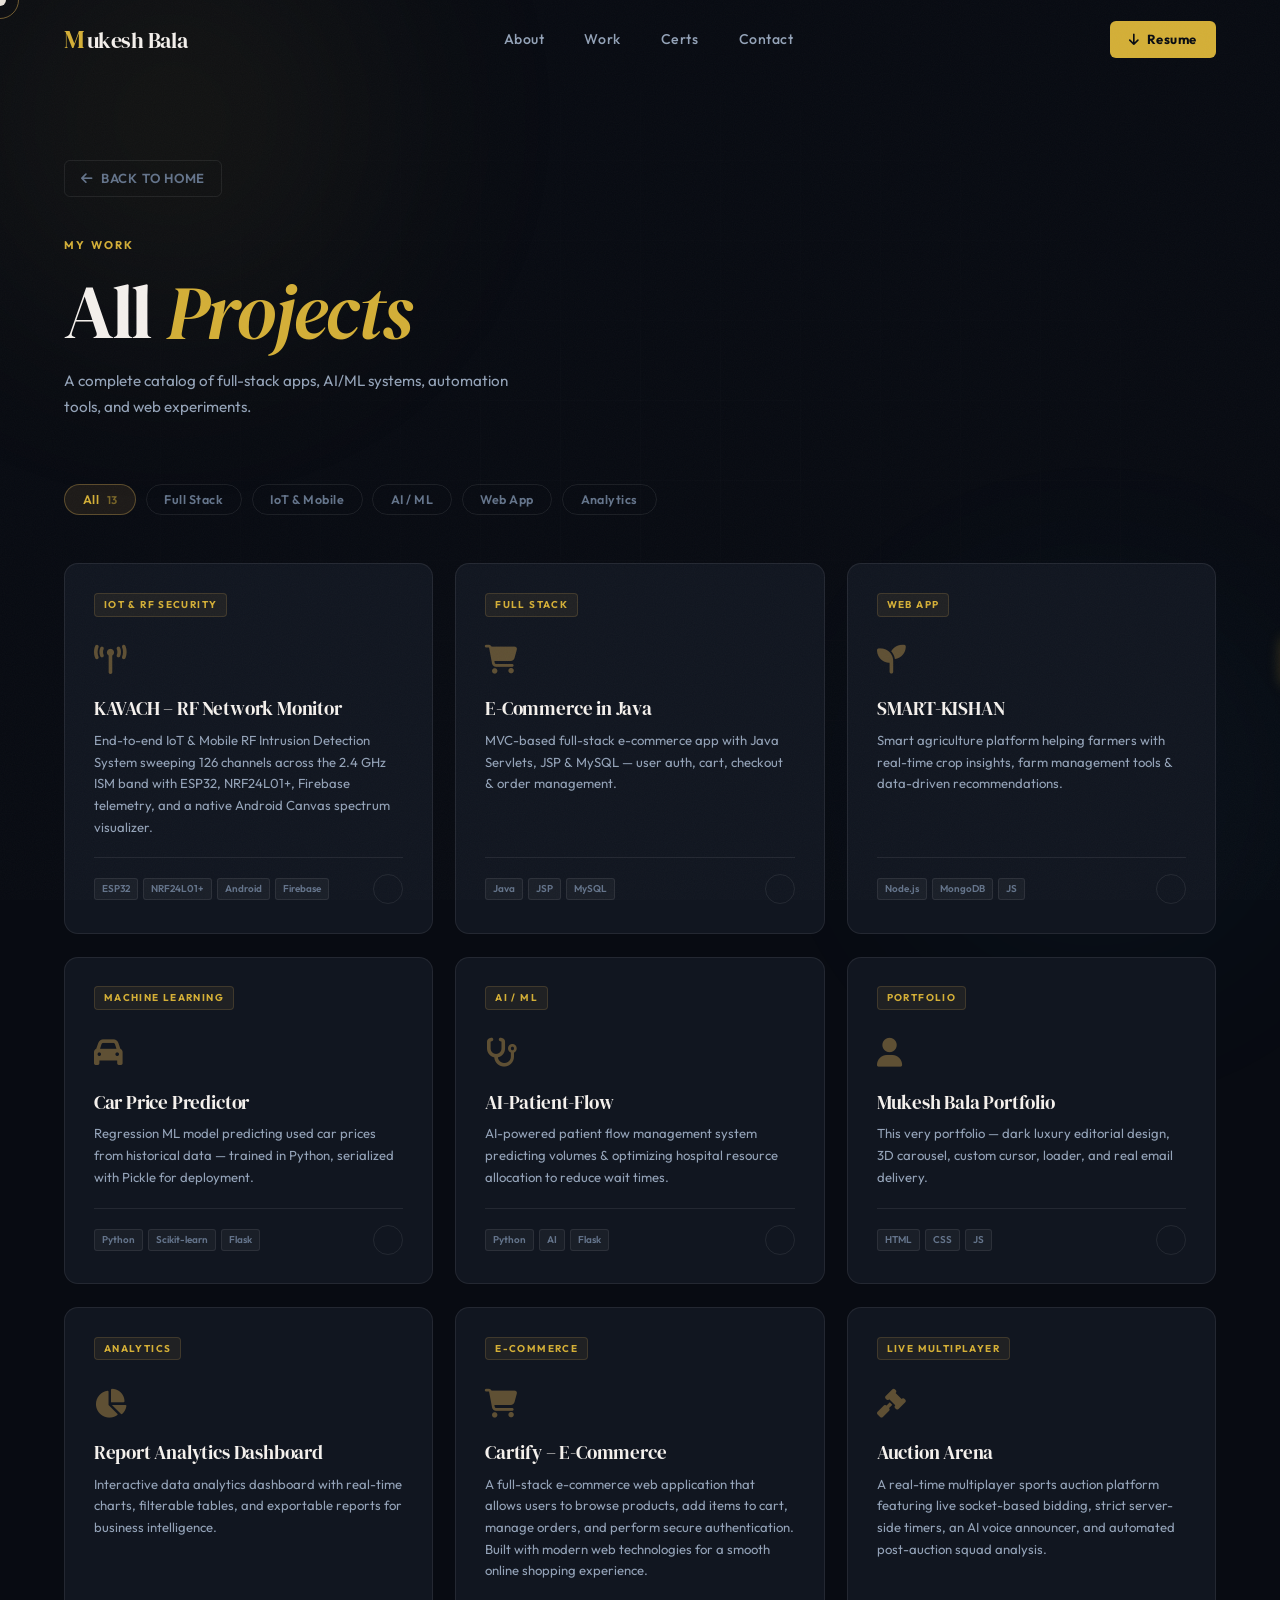
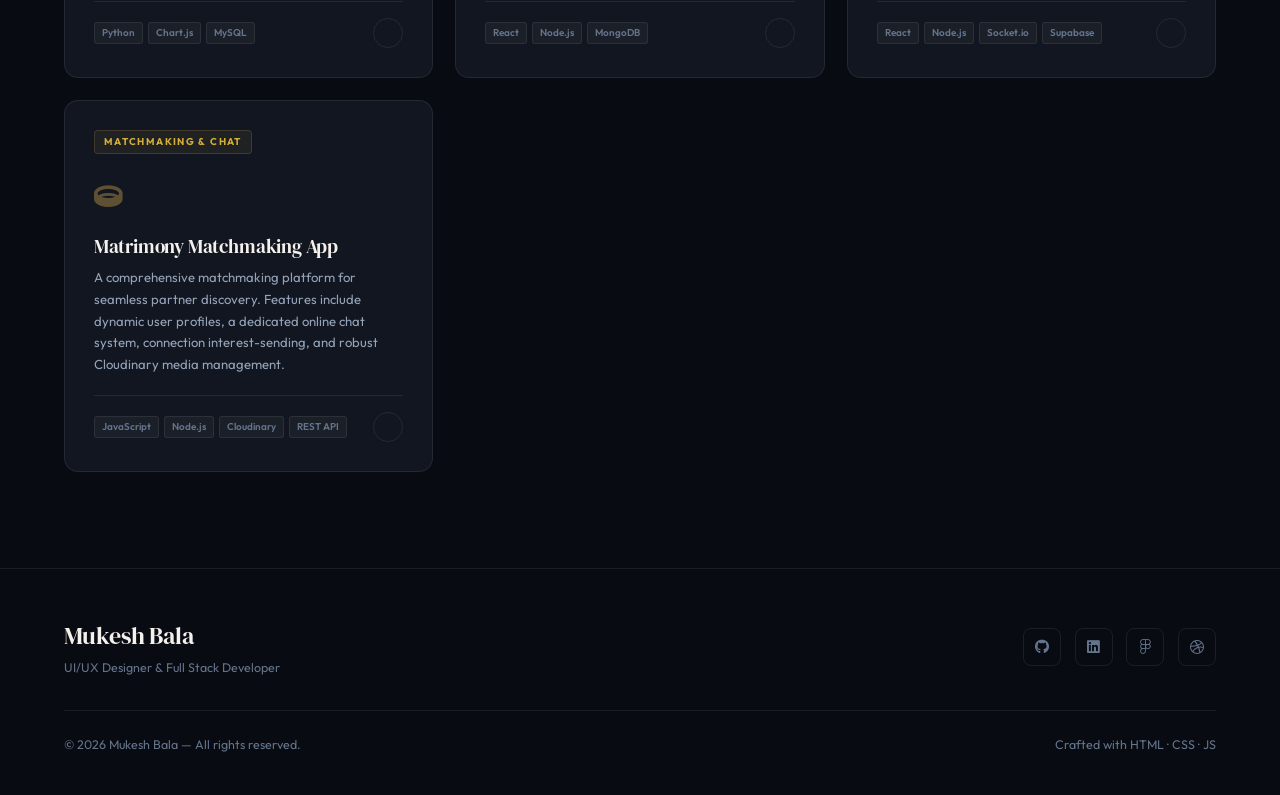
==== commit aa8dbb76: "..." ====
--- a/projects.html
+++ b/projects.html
@@ -1,5 +1,6 @@
 <!DOCTYPE html>
 <html lang="en">
+
 <head>
   <meta charset="UTF-8">
   <meta name="viewport" content="width=device-width, initial-scale=1.0">
@@ -7,50 +8,113 @@
   <title>Projects — Mukesh Bala</title>
   <link rel="preconnect" href="https://fonts.googleapis.com">
   <link rel="preconnect" href="https://fonts.gstatic.com" crossorigin>
-  <link href="https://fonts.googleapis.com/css2?family=DM+Serif+Display:ital@0;1&family=Outfit:wght@300;400;500;600;700&display=swap" rel="stylesheet">
+  <link
+    href="https://fonts.googleapis.com/css2?family=DM+Serif+Display:ital@0;1&family=Outfit:wght@300;400;500;600;700&display=swap"
+    rel="stylesheet">
   <link rel="stylesheet" href="https://cdnjs.cloudflare.com/ajax/libs/font-awesome/6.5.0/css/all.min.css">
   <link rel="stylesheet" href="styles.css">
-  <script>
-    (function() {
-      const saved = localStorage.getItem('theme');
-      const prefersDark = window.matchMedia && window.matchMedia('(prefers-color-scheme: dark)').matches;
-      const theme = saved || (prefersDark ? 'dark' : 'dark');
-      if (theme === 'light') {
-        document.documentElement.setAttribute('data-theme', 'light');
-      }
-    })();
-  </script>
   <style>
     /* Projects page extra styles */
-    .projects-page { padding: 10rem 0 6rem; }
-    .projects-page-head { margin-bottom: 4rem; }
+    .projects-page {
+      padding: 10rem 0 6rem;
+    }
+
+    .projects-page-head {
+      margin-bottom: 4rem;
+    }
+
     .back-link {
-      display: inline-flex; align-items: center; gap: 8px;
-      color: var(--grey2); text-decoration: none; font-size: 0.82rem;
-      font-weight: 600; letter-spacing: 0.06em; text-transform: uppercase;
-      border: 1px solid var(--border); padding: 0.45rem 1rem;
-      border-radius: 6px; transition: all 0.25s; margin-bottom: 2.5rem;
-    }
-    .back-link:hover { border-color: var(--gold); color: var(--gold); }
-    .pg-eyebrow { font-size:0.7rem; font-weight:700; letter-spacing:0.2em; text-transform:uppercase; color:var(--gold); margin-bottom:1rem; display:block; }
-    .pg-h1 { font-family:var(--font-serif); font-size:clamp(2.8rem,6vw,5rem); font-weight:400; letter-spacing:-0.03em; line-height:1.05; margin-bottom:1rem; }
-    .pg-h1 em { font-style:italic; color:var(--gold); }
-    .pg-sub { font-size:0.95rem; color:var(--grey); max-width:480px; line-height:1.7; }
+      display: inline-flex;
+      align-items: center;
+      gap: 8px;
+      color: var(--grey2);
+      text-decoration: none;
+      font-size: 0.82rem;
+      font-weight: 600;
+      letter-spacing: 0.06em;
+      text-transform: uppercase;
+      border: 1px solid var(--border);
+      padding: 0.45rem 1rem;
+      border-radius: 6px;
+      transition: all 0.25s;
+      margin-bottom: 2.5rem;
+    }
+
+    .back-link:hover {
+      border-color: var(--gold);
+      color: var(--gold);
+    }
+
+    .pg-eyebrow {
+      font-size: 0.7rem;
+      font-weight: 700;
+      letter-spacing: 0.2em;
+      text-transform: uppercase;
+      color: var(--gold);
+      margin-bottom: 1rem;
+      display: block;
+    }
+
+    .pg-h1 {
+      font-family: var(--font-serif);
+      font-size: clamp(2.8rem, 6vw, 5rem);
+      font-weight: 400;
+      letter-spacing: -0.03em;
+      line-height: 1.05;
+      margin-bottom: 1rem;
+    }
+
+    .pg-h1 em {
+      font-style: italic;
+      color: var(--gold);
+    }
+
+    .pg-sub {
+      font-size: 0.95rem;
+      color: var(--grey);
+      max-width: 480px;
+      line-height: 1.7;
+    }
 
     /* Filter */
-    .filter-bar { display:flex; gap:0.6rem; flex-wrap:wrap; margin-bottom:3rem; }
+    .filter-bar {
+      display: flex;
+      gap: 0.6rem;
+      flex-wrap: wrap;
+      margin-bottom: 3rem;
+    }
+
     .fbtn {
-      padding:0.45rem 1.1rem; border-radius:100px;
-      border:1px solid var(--border); background:transparent;
-      color:var(--grey2); font-size:0.78rem; font-weight:600;
-      cursor:none; transition:all 0.22s; font-family:var(--font-sans);
-      letter-spacing:0.04em;
-    }
-    .fbtn.active { background:rgba(212,168,83,0.1); border-color:rgba(212,168,83,0.35); color:var(--gold); }
-    .fbtn:hover:not(.active) { border-color:var(--border-h); color:var(--grey); }
+      padding: 0.45rem 1.1rem;
+      border-radius: 100px;
+      border: 1px solid var(--border);
+      background: transparent;
+      color: var(--grey2);
+      font-size: 0.78rem;
+      font-weight: 600;
+      cursor: none;
+      transition: all 0.22s;
+      font-family: var(--font-sans);
+      letter-spacing: 0.04em;
+    }
+
+    .fbtn.active {
+      background: rgba(212, 168, 83, 0.1);
+      border-color: rgba(212, 168, 83, 0.35);
+      color: var(--gold);
+    }
+
+    .fbtn:hover:not(.active) {
+      border-color: var(--border-h);
+      color: var(--grey);
+    }
 
     /* Projects grid */
-    .pg-grid { display:grid; grid-template-columns:repeat(3,1fr); gap:1.4rem; }
+    .pg-grid {
+      display: grid;
+      grid-template-columns: repeat(3, 1fr);
+      gap: 1.4rem;
+    }
 
     .pg-card {
       background: var(--surface);
@@ -61,121 +125,152 @@
       transition: all 0.3s var(--ease);
       position: relative;
       overflow: hidden;
-      display: flex; flex-direction: column;
+      display: flex;
+      flex-direction: column;
       min-height: 260px;
     }
 
     .pg-card::after {
-      content:''; position:absolute; inset:0;
-      background: linear-gradient(135deg, rgba(212,168,83,0.04), transparent);
-      opacity:0; transition:opacity 0.3s; border-radius:14px;
+      content: '';
+      position: absolute;
+      inset: 0;
+      background: linear-gradient(135deg, rgba(212, 168, 83, 0.04), transparent);
+      opacity: 0;
+      transition: opacity 0.3s;
+      border-radius: 14px;
     }
 
     .pg-card:hover {
-      border-color: rgba(212,168,83,0.25);
+      border-color: rgba(212, 168, 83, 0.25);
       transform: translateY(-8px);
-      box-shadow: 0 20px 50px rgba(0,0,0,0.4);
-    }
-
-    .pg-card:hover::after { opacity:1; }
+      box-shadow: 0 20px 50px rgba(0, 0, 0, 0.4);
+    }
+
+    .pg-card:hover::after {
+      opacity: 1;
+    }
 
     .pgc-tag {
-      font-size:0.62rem; font-weight:700; letter-spacing:0.14em;
-      text-transform:uppercase; color:var(--gold);
-      background:rgba(212,168,83,0.08); border:1px solid rgba(212,168,83,0.18);
-      padding:3px 9px; border-radius:4px; width:fit-content;
-      margin-bottom:1.2rem;
+      font-size: 0.62rem;
+      font-weight: 700;
+      letter-spacing: 0.14em;
+      text-transform: uppercase;
+      color: var(--gold);
+      background: rgba(212, 168, 83, 0.08);
+      border: 1px solid rgba(212, 168, 83, 0.18);
+      padding: 3px 9px;
+      border-radius: 4px;
+      width: fit-content;
+      margin-bottom: 1.2rem;
     }
 
     .pgc-icon {
-      font-size:1.8rem; color:rgba(212,168,83,0.4);
-      margin-bottom:0.9rem; transition:all 0.3s;
-    }
-
-    .pg-card:hover .pgc-icon { color:var(--gold); transform:scale(1.1); }
+      font-size: 1.8rem;
+      color: rgba(212, 168, 83, 0.4);
+      margin-bottom: 0.9rem;
+      transition: all 0.3s;
+    }
+
+    .pg-card:hover .pgc-icon {
+      color: var(--gold);
+      transform: scale(1.1);
+    }
 
     .pgc-title {
-      font-family:var(--font-serif); font-size:1.2rem;
-      font-weight:400; margin-bottom:0.6rem;
-      color:var(--white); line-height:1.25;
-      letter-spacing:-0.01em;
+      font-family: var(--font-serif);
+      font-size: 1.2rem;
+      font-weight: 400;
+      margin-bottom: 0.6rem;
+      color: var(--white);
+      line-height: 1.25;
+      letter-spacing: -0.01em;
     }
 
     .pgc-desc {
-      font-size:0.82rem; color:var(--grey);
-      line-height:1.65; flex:1; margin-bottom:1.2rem;
+      font-size: 0.82rem;
+      color: var(--grey);
+      line-height: 1.65;
+      flex: 1;
+      margin-bottom: 1.2rem;
     }
 
     .pgc-foot {
-      display:flex; align-items:center;
-      justify-content:space-between;
-      padding-top:1rem;
-      border-top:1px solid var(--border);
-      margin-top:auto;
-    }
-
-    .pgc-tech { display:flex; gap:5px; flex-wrap:wrap; }
+      display: flex;
+      align-items: center;
+      justify-content: space-between;
+      padding-top: 1rem;
+      border-top: 1px solid var(--border);
+      margin-top: auto;
+    }
+
+    .pgc-tech {
+      display: flex;
+      gap: 5px;
+      flex-wrap: wrap;
+    }
+
     .pgc-tech span {
-      font-size:0.62rem; font-weight:600;
-      padding:2px 7px; border-radius:3px;
-      background:rgba(255,255,255,0.04);
-      border:1px solid var(--border);
-      color:var(--grey2);
+      font-size: 0.62rem;
+      font-weight: 600;
+      padding: 2px 7px;
+      border-radius: 3px;
+      background: rgba(255, 255, 255, 0.04);
+      border: 1px solid var(--border);
+      color: var(--grey2);
     }
 
     .pgc-arrow {
-      width:30px; height:30px;
-      border:1px solid var(--border);
-      border-radius:50%;
-      display:flex; align-items:center; justify-content:center;
-      color:var(--grey2); font-size:0.72rem;
-      transition:all 0.28s; flex-shrink:0;
+      width: 30px;
+      height: 30px;
+      border: 1px solid var(--border);
+      border-radius: 50%;
+      display: flex;
+      align-items: center;
+      justify-content: center;
+      color: var(--grey2);
+      font-size: 0.72rem;
+      transition: all 0.28s;
+      flex-shrink: 0;
     }
 
     .pg-card:hover .pgc-arrow {
-      background:var(--gold); border-color:var(--gold);
-      color:var(--black); transform:rotate(45deg);
-    }
-
-    /* Light Mode Overrides for Projects Page */
-    [data-theme="light"] .pg-card {
-      background: var(--surface);
-      border-color: var(--border);
-      box-shadow: 0 4px 16px rgba(15, 23, 42, 0.05);
-    }
-    [data-theme="light"] .pg-card:hover {
-      border-color: rgba(181, 137, 30, 0.4);
-      box-shadow: 0 16px 36px rgba(15, 23, 42, 0.1);
-    }
-    [data-theme="light"] .pgc-tech span {
-      background: rgba(15, 23, 42, 0.04);
-      border-color: var(--border);
-    }
-    [data-theme="light"] .pg-card:hover .pgc-arrow {
-      color: #ffffff;
-    }
-    [data-theme="light"] .fbtn.active {
-      background: rgba(181, 137, 30, 0.12);
-      border-color: rgba(181, 137, 30, 0.4);
-      color: var(--gold);
+      background: var(--gold);
+      border-color: var(--gold);
+      color: var(--black);
+      transform: rotate(45deg);
     }
 
     /* Hidden cards */
     .pg-card[data-hidden="true"] {
-      opacity:0; pointer-events:none; display:none;
-    }
-
-    @media (max-width: 900px) { .pg-grid { grid-template-columns: repeat(2,1fr); } }
+      opacity: 0;
+      pointer-events: none;
+      display: none;
+    }
+
+    @media (max-width: 900px) {
+      .pg-grid {
+        grid-template-columns: repeat(2, 1fr);
+      }
+    }
+
     @media (max-width: 560px) {
-      .pg-grid { grid-template-columns: 1fr; }
-      .projects-page { padding: 7rem 0 4rem; }
+      .pg-grid {
+        grid-template-columns: 1fr;
+      }
+
+      .projects-page {
+        padding: 7rem 0 4rem;
+      }
     }
   </style>
 </head>
+
 <body>
 
   <div class="noise"></div>
-  <div class="cursor" id="cursor"><div class="cursor-dot"></div></div>
+  <div class="cursor" id="cursor">
+    <div class="cursor-dot"></div>
+  </div>
   <div class="cursor-follower" id="cursorFollower"></div>
 
   <!-- BACKGROUND -->
@@ -189,36 +284,21 @@
   <nav class="nav scrolled" id="mainNav">
     <a href="index.html" class="nav-logo"><span class="logo-mark">M</span><span class="logo-text">ukesh Bala</span></a>
     <div class="nav-links">
-      <a href="index.html#about"   class="nav-link">About</a>
-      <a href="index.html#work"    class="nav-link">Work</a>
-      <a href="index.html#certs"   class="nav-link">Certs</a>
+      <a href="index.html#about" class="nav-link">About</a>
+      <a href="index.html#work" class="nav-link">Work</a>
+      <a href="index.html#certs" class="nav-link">Certs</a>
       <a href="index.html#contact" class="nav-link">Contact</a>
     </div>
-    <div class="nav-actions">
-      <button class="theme-toggle" id="themeToggle" aria-label="Toggle dark/light mode" title="Toggle theme">
-        <i class="fas fa-moon theme-icon-dark"></i>
-        <i class="fas fa-sun theme-icon-light"></i>
-      </button>
-      <a href="Resume.pdf" download class="nav-cta"><i class="fas fa-arrow-down"></i> Resume</a>
-      <button class="nav-toggle" id="navToggle" aria-label="Menu"><span></span><span></span></button>
-    </div>
+    <a href="Resume.pdf" download class="nav-cta"><i class="fas fa-arrow-down"></i> Resume</a>
+    <button class="nav-toggle" id="navToggle" aria-label="Menu"><span></span><span></span></button>
   </nav>
 
   <div class="mobile-menu" id="mobileMenu">
-    <a href="index.html#about"   class="mm-link" onclick="closeMobileMenu()">About</a>
-    <a href="index.html#work"    class="mm-link" onclick="closeMobileMenu()">Work</a>
-    <a href="index.html#certs"   class="mm-link" onclick="closeMobileMenu()">Certs</a>
+    <a href="index.html#about" class="mm-link" onclick="closeMobileMenu()">About</a>
+    <a href="index.html#work" class="mm-link" onclick="closeMobileMenu()">Work</a>
+    <a href="index.html#certs" class="mm-link" onclick="closeMobileMenu()">Certs</a>
     <a href="index.html#contact" class="mm-link" onclick="closeMobileMenu()">Contact</a>
-    <div class="mm-actions">
-      <button class="mm-theme-btn" id="mmThemeToggle" aria-label="Toggle theme">
-        <i class="fas fa-moon theme-icon-dark"></i>
-        <i class="fas fa-sun theme-icon-light"></i>
-        <span class="theme-label">Switch Theme</span>
-      </button>
-      <a href="Resume.pdf" download class="nav-cta mm-cta">
-        <i class="fas fa-arrow-down"></i> Download Resume
-      </a>
-    </div>
+    <a href="Resume.pdf" download class="mm-cta">Download Resume</a>
   </div>
 
   <!-- PAGE CONTENT -->
@@ -230,12 +310,14 @@
         <a href="index.html" class="back-link"><i class="fas fa-arrow-left"></i> Back to Home</a>
         <span class="pg-eyebrow">My Work</span>
         <h1 class="pg-h1">All <em>Projects</em></h1>
-        <p class="pg-sub">A complete catalog of full-stack apps, AI/ML systems, automation tools, and web experiments.</p>
+        <p class="pg-sub">A complete catalog of full-stack apps, AI/ML systems, automation tools, and web experiments.
+        </p>
       </div>
 
       <!-- Filter bar -->
       <div class="filter-bar">
-        <button class="fbtn active" data-filter="all">All <span style="opacity:0.5;margin-left:5px;font-size:0.7rem;">13</span></button>
+        <button class="fbtn active" data-filter="all">All <span
+            style="opacity:0.5;margin-left:5px;font-size:0.7rem;">13</span></button>
         <button class="fbtn" data-filter="fullstack">Full Stack</button>
         <button class="fbtn" data-filter="iot">IoT &amp; Mobile</button>
         <button class="fbtn" data-filter="ml">AI / ML</button>
@@ -250,9 +332,12 @@
           <div class="pgc-tag">IoT &amp; RF Security</div>
           <div class="pgc-icon"><i class="fas fa-tower-broadcast"></i></div>
           <h3 class="pgc-title">KAVACH – RF Network Monitor</h3>
-          <p class="pgc-desc">End-to-end IoT &amp; Mobile RF Intrusion Detection System sweeping 126 channels across the 2.4 GHz ISM band with ESP32, NRF24L01+, Firebase telemetry, and a native Android Canvas spectrum visualizer.</p>
-          <div class="pgc-foot">
-            <div class="pgc-tech"><span>ESP32</span><span>NRF24L01+</span><span>Android</span><span>Firebase</span></div>
+          <p class="pgc-desc">End-to-end IoT &amp; Mobile RF Intrusion Detection System sweeping 126 channels across the
+            2.4 GHz ISM band with ESP32, NRF24L01+, Firebase telemetry, and a native Android Canvas spectrum visualizer.
+          </p>
+          <div class="pgc-foot">
+            <div class="pgc-tech"><span>ESP32</span><span>NRF24L01+</span><span>Android</span><span>Firebase</span>
+            </div>
             <div class="pgc-arrow"><i class="fas fa-arrow-up-right"></i></div>
           </div>
         </div>
@@ -261,7 +346,8 @@
           <div class="pgc-tag">Full Stack</div>
           <div class="pgc-icon"><i class="fas fa-cart-shopping"></i></div>
           <h3 class="pgc-title">E-Commerce in Java</h3>
-          <p class="pgc-desc">MVC-based full-stack e-commerce app with Java Servlets, JSP &amp; MySQL — user auth, cart, checkout &amp; order management.</p>
+          <p class="pgc-desc">MVC-based full-stack e-commerce app with Java Servlets, JSP &amp; MySQL — user auth, cart,
+            checkout &amp; order management.</p>
           <div class="pgc-foot">
             <div class="pgc-tech"><span>Java</span><span>JSP</span><span>MySQL</span></div>
             <div class="pgc-arrow"><i class="fas fa-arrow-up-right"></i></div>
@@ -272,7 +358,8 @@
           <div class="pgc-tag">Web App</div>
           <div class="pgc-icon"><i class="fas fa-seedling"></i></div>
           <h3 class="pgc-title">SMART-KISHAN</h3>
-          <p class="pgc-desc">Smart agriculture platform helping farmers with real-time crop insights, farm management tools &amp; data-driven recommendations.</p>
+          <p class="pgc-desc">Smart agriculture platform helping farmers with real-time crop insights, farm management
+            tools &amp; data-driven recommendations.</p>
           <div class="pgc-foot">
             <div class="pgc-tech"><span>Node.js</span><span>MongoDB</span><span>JS</span></div>
             <div class="pgc-arrow"><i class="fas fa-arrow-up-right"></i></div>
@@ -283,29 +370,32 @@
           <div class="pgc-tag">Machine Learning</div>
           <div class="pgc-icon"><i class="fas fa-car"></i></div>
           <h3 class="pgc-title">Car Price Predictor</h3>
-          <p class="pgc-desc">Regression ML model predicting used car prices from historical data — trained in Python, serialized with Pickle for deployment.</p>
+          <p class="pgc-desc">Regression ML model predicting used car prices from historical data — trained in Python,
+            serialized with Pickle for deployment.</p>
           <div class="pgc-foot">
             <div class="pgc-tech"><span>Python</span><span>Scikit-learn</span><span>Flask</span></div>
             <div class="pgc-arrow"><i class="fas fa-arrow-up-right"></i></div>
           </div>
         </div>
 
-        <div class="pg-card" data-project="farm" data-cat="ml">
+        <!-- <div class="pg-card" data-project="farm" data-cat="ml">
           <div class="pgc-tag">AI / ML</div>
           <div class="pgc-icon"><i class="fas fa-wheat-awn"></i></div>
           <h3 class="pgc-title">Crop Recommendation System</h3>
-          <p class="pgc-desc">ML system analyzing N, P, K, pH, humidity &amp; rainfall to recommend the optimal crop for cultivation.</p>
+          <p class="pgc-desc">ML system analyzing N, P, K, pH, humidity &amp; rainfall to recommend the optimal crop for
+            cultivation.</p>
           <div class="pgc-foot">
             <div class="pgc-tech"><span>Python</span><span>ML</span><span>Flask</span></div>
             <div class="pgc-arrow"><i class="fas fa-arrow-up-right"></i></div>
           </div>
-        </div>
+        </div> -->
 
         <div class="pg-card" data-project="medical" data-cat="ml">
           <div class="pgc-tag">AI / ML</div>
           <div class="pgc-icon"><i class="fas fa-stethoscope"></i></div>
           <h3 class="pgc-title">AI-Patient-Flow</h3>
-          <p class="pgc-desc">AI-powered patient flow management system predicting volumes &amp; optimizing hospital resource allocation to reduce wait times.</p>
+          <p class="pgc-desc">AI-powered patient flow management system predicting volumes &amp; optimizing hospital
+            resource allocation to reduce wait times.</p>
           <div class="pgc-foot">
             <div class="pgc-tech"><span>Python</span><span>AI</span><span>Flask</span></div>
             <div class="pgc-arrow"><i class="fas fa-arrow-up-right"></i></div>
@@ -316,7 +406,8 @@
           <div class="pgc-tag">Portfolio</div>
           <div class="pgc-icon"><i class="fas fa-user"></i></div>
           <h3 class="pgc-title">Mukesh Bala Portfolio</h3>
-          <p class="pgc-desc">This very portfolio — dark luxury editorial design, 3D carousel, custom cursor, loader, and real email delivery.</p>
+          <p class="pgc-desc">This very portfolio — dark luxury editorial design, 3D carousel, custom cursor, loader,
+            and real email delivery.</p>
           <div class="pgc-foot">
             <div class="pgc-tech"><span>HTML</span><span>CSS</span><span>JS</span></div>
             <div class="pgc-arrow"><i class="fas fa-arrow-up-right"></i></div>
@@ -327,34 +418,37 @@
           <div class="pgc-tag">Analytics</div>
           <div class="pgc-icon"><i class="fas fa-chart-pie"></i></div>
           <h3 class="pgc-title">Report Analytics Dashboard</h3>
-          <p class="pgc-desc">Interactive data analytics dashboard with real-time charts, filterable tables, and exportable reports for business intelligence.</p>
+          <p class="pgc-desc">Interactive data analytics dashboard with real-time charts, filterable tables, and
+            exportable reports for business intelligence.</p>
           <div class="pgc-foot">
             <div class="pgc-tech"><span>Python</span><span>Chart.js</span><span>MySQL</span></div>
             <div class="pgc-arrow"><i class="fas fa-arrow-up-right"></i></div>
           </div>
         </div>
 
-        <div class="pg-card" data-project="portfolio" data-cat="webapp">
+        <!-- <div class="pg-card" data-project="portfolio" data-cat="webapp">
           <div class="pgc-tag">Web App</div>
           <div class="pgc-icon"><i class="fas fa-user-astronaut"></i></div>
           <h3 class="pgc-title">My Portfolio Dummy</h3>
-          <p class="pgc-desc">Responsive personal portfolio website showcasing projects, skills, achievements, and contact information with smooth animations and modern UI design.</p>
+          <p class="pgc-desc">Responsive personal portfolio website showcasing projects, skills, achievements, and
+            contact information with smooth animations and modern UI design.</p>
           <div class="pgc-foot">
             <div class="pgc-tech"><span>HTML</span><span>CSS</span><span>JavaScript</span></div>
             <div class="pgc-arrow"><i class="fas fa-arrow-up-right"></i></div>
           </div>
-        </div>
-
-        <div class="pg-card" data-project="amazon" data-cat="ml">
+        </div> -->
+
+        <!-- <div class="pg-card" data-project="amazon" data-cat="ml">
           <div class="pgc-tag">Machine Learning</div>
           <div class="pgc-icon"><i class="fas fa-robot"></i></div>
           <h3 class="pgc-title">Amazon ML Project</h3>
-          <p class="pgc-desc">Machine learning model for Amazon product recommendation engine using collaborative filtering and deep learning techniques.</p>
+          <p class="pgc-desc">Machine learning model for Amazon product recommendation engine using collaborative
+            filtering and deep learning techniques.</p>
           <div class="pgc-foot">
             <div class="pgc-tech"><span>Python</span><span>TensorFlow</span><span>Pandas</span></div>
             <div class="pgc-arrow"><i class="fas fa-arrow-up-right"></i></div>
           </div>
-        </div>
+        </div> -->
 
         <div class="pg-card" data-project="cartify" data-cat="fullstack">
           <div class="pgc-tag">E-Commerce</div>
@@ -367,8 +461,9 @@
           </p>
           <div class="pgc-foot">
             <div class="pgc-tech">
-              <span>React</span><span>Node.js</span><span>MongoDB</span></div>
-              <div class="pgc-arrow"><i class="fas fa-arrow-up-right"></i>
+              <span>React</span><span>Node.js</span><span>MongoDB</span>
+            </div>
+            <div class="pgc-arrow"><i class="fas fa-arrow-up-right"></i>
             </div>
           </div>
         </div>
@@ -378,7 +473,8 @@
           <div class="pgc-icon"><i class="fas fa-gavel"></i></div>
           <h3 class="pgc-title">Auction Arena</h3>
           <p class="pgc-desc">
-            A real-time multiplayer sports auction platform featuring live socket-based bidding, strict server-side timers, an AI voice announcer, and automated post-auction squad analysis.
+            A real-time multiplayer sports auction platform featuring live socket-based bidding, strict server-side
+            timers, an AI voice announcer, and automated post-auction squad analysis.
           </p>
           <div class="pgc-foot">
             <div class="pgc-tech">
@@ -395,7 +491,8 @@
           <div class="pgc-icon"><i class="fas fa-ring"></i></div>
           <h3 class="pgc-title">Matrimony Matchmaking App</h3>
           <p class="pgc-desc">
-            A comprehensive matchmaking platform for seamless partner discovery. Features include dynamic user profiles, a dedicated online chat system, connection interest-sending, and robust Cloudinary media management.
+            A comprehensive matchmaking platform for seamless partner discovery. Features include dynamic user profiles,
+            a dedicated online chat system, connection interest-sending, and robust Cloudinary media management.
           </p>
           <div class="pgc-foot">
             <div class="pgc-tech">
@@ -414,10 +511,10 @@
   <div class="pmodal-overlay" id="pModalOverlay">
     <div class="pmodal" id="pModal">
       <button class="pmodal-close" id="pModalClose"><i class="fas fa-xmark"></i></button>
-      <div class="pmodal-tag"   id="pmTag"></div>
+      <div class="pmodal-tag" id="pmTag"></div>
       <h2 class="pmodal-title" id="pmTitle"></h2>
-      <p class="pmodal-short"  id="pmShort"></p>
-      <p class="pmodal-long"   id="pmLong"></p>
+      <p class="pmodal-short" id="pmShort"></p>
+      <p class="pmodal-long" id="pmLong"></p>
       <div class="pmodal-tech-label">Tech Stack</div>
       <div class="pmodal-tech" id="pmTech"></div>
       <a class="pmodal-gh" id="pmLink" target="_blank" rel="noopener">
@@ -435,10 +532,14 @@
           <p class="footer-sub">UI/UX Designer &amp; Full Stack Developer</p>
         </div>
         <div class="footer-socials">
-          <a href="https://github.com/mukeshbala1"          target="_blank" rel="noopener noreferrer" aria-label="GitHub"><i class="fab fa-github"></i></a>
-          <a href="https://www.linkedin.com/in/mukeshbala1" target="_blank" rel="noopener noreferrer" aria-label="LinkedIn"><i class="fab fa-linkedin"></i></a>
-          <a href="https://www.figma.com/@mukeshdesign"       target="_blank" rel="noopener noreferrer" aria-label="Figma"><i class="fab fa-figma"></i></a>
-          <a href="https://dribbble.com/mukesh-bala"          target="_blank" rel="noopener noreferrer" aria-label="Dribbble"><i class="fab fa-dribbble"></i></a>
+          <a href="https://github.com/mukeshbala1" target="_blank" rel="noopener noreferrer" aria-label="GitHub"><i
+              class="fab fa-github"></i></a>
+          <a href="https://www.linkedin.com/in/mukeshbala1" target="_blank" rel="noopener noreferrer"
+            aria-label="LinkedIn"><i class="fab fa-linkedin"></i></a>
+          <a href="https://www.figma.com/@mukeshdesign" target="_blank" rel="noopener noreferrer" aria-label="Figma"><i
+              class="fab fa-figma"></i></a>
+          <a href="https://dribbble.com/mukesh-bala" target="_blank" rel="noopener noreferrer" aria-label="Dribbble"><i
+              class="fab fa-dribbble"></i></a>
         </div>
       </div>
       <div class="footer-divider"></div>
@@ -458,22 +559,23 @@
         btn.classList.add('active');
         const filter = btn.dataset.filter;
         document.querySelectorAll('.pg-card').forEach(card => {
-          const cat  = card.dataset.cat;
+          const cat = card.dataset.cat;
           const show = filter === 'all' || cat === filter || (cat && cat.split(' ').includes(filter));
           if (show) {
             card.style.display = '';
             requestAnimationFrame(() => {
-              card.style.opacity   = '1';
+              card.style.opacity = '1';
               card.style.transform = 'translateY(0)';
             });
           } else {
-            card.style.opacity   = '0';
+            card.style.opacity = '0';
             card.style.transform = 'translateY(16px)';
             setTimeout(() => { card.style.display = 'none'; }, 300);
           }
         });
       });
-    });
+    });  
   </script>
 </body>
+
 </html>
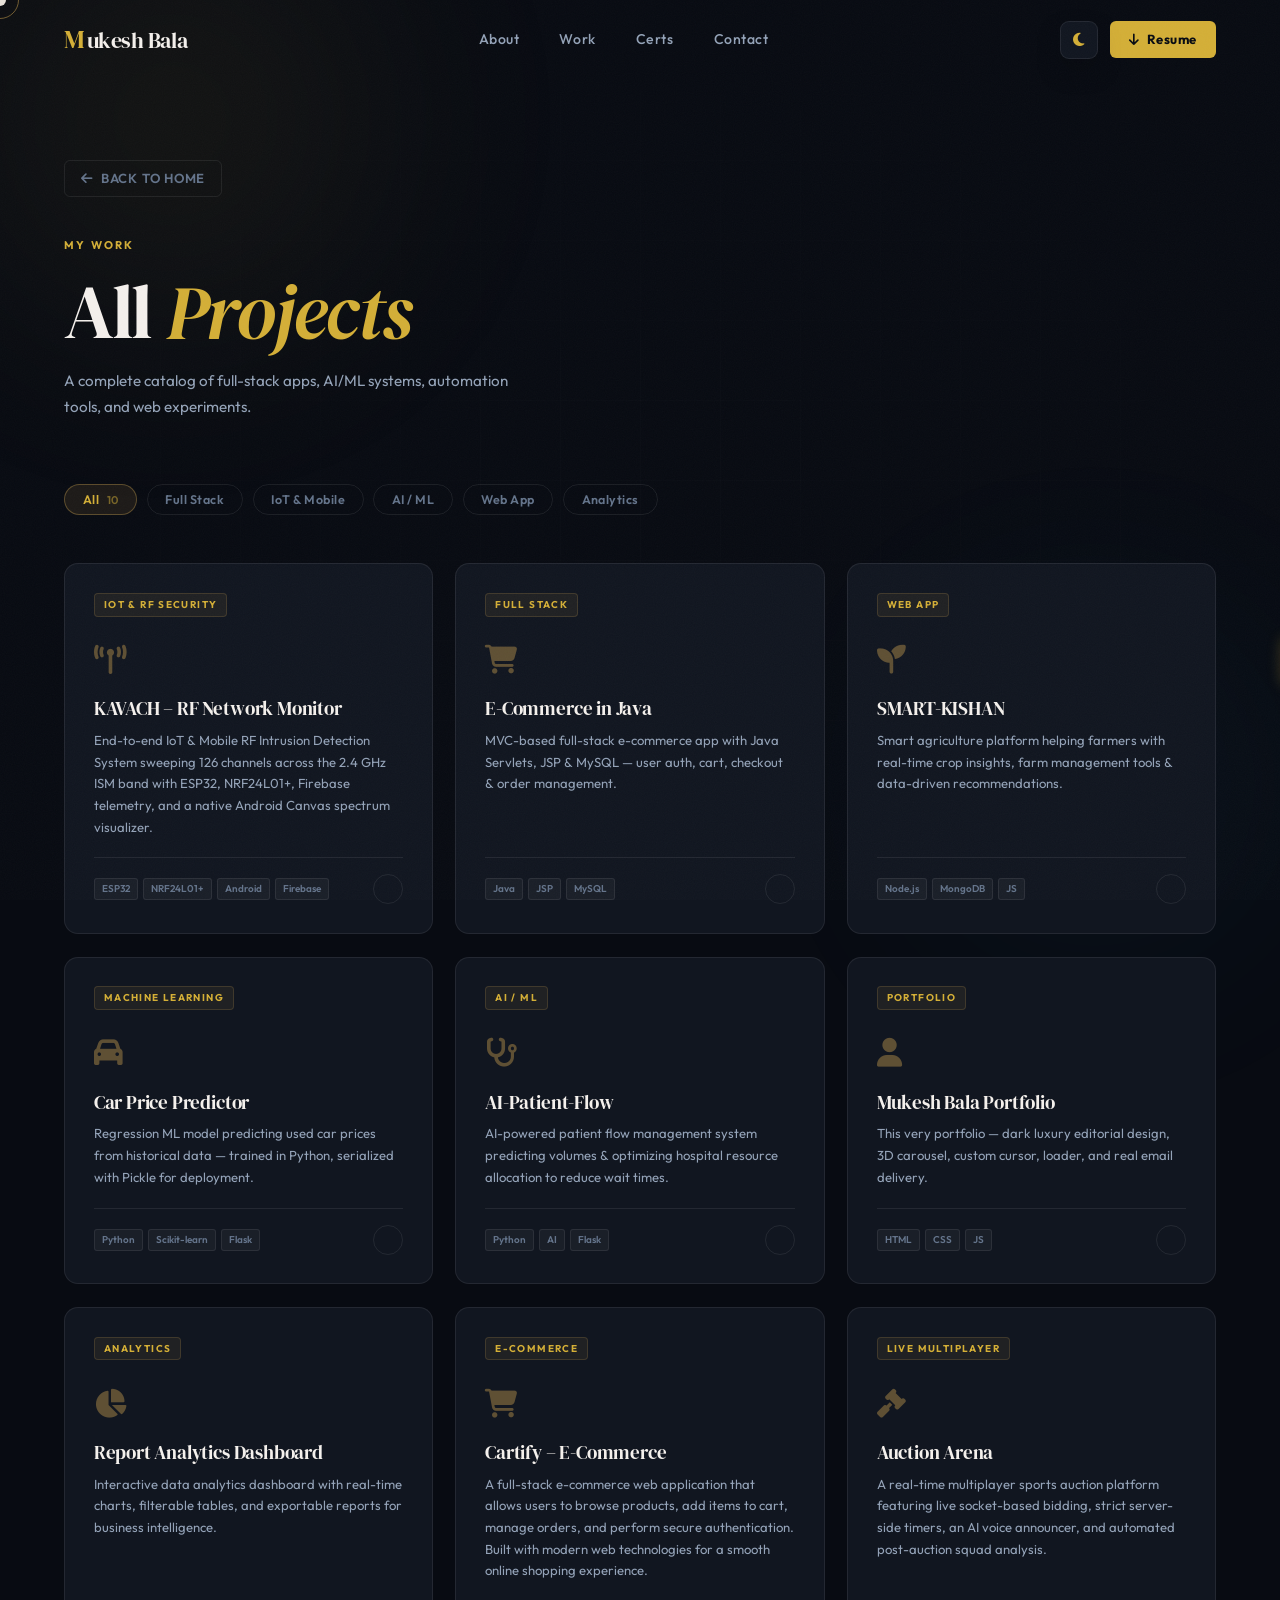
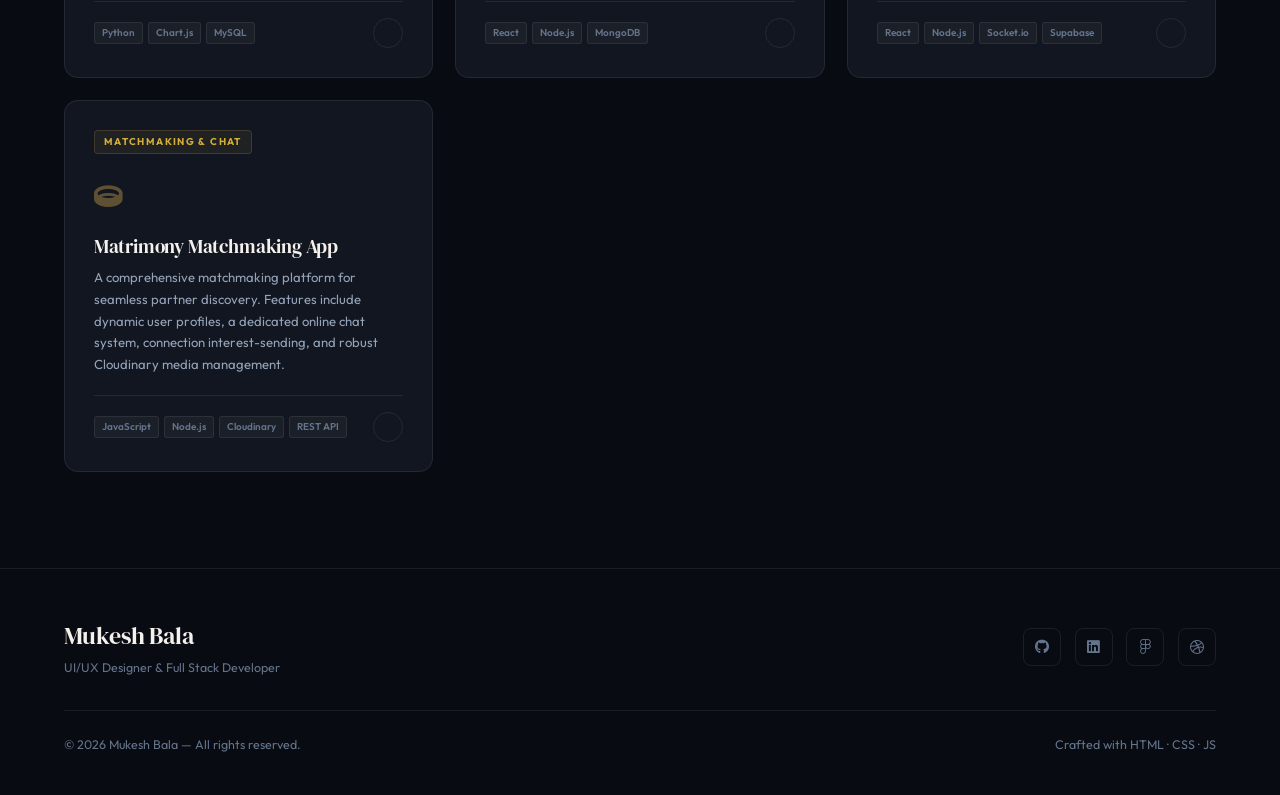
==== commit 4501a5ab: "fix(ui): enhance light mode aesthetic and eliminate 3D carousel gap" ====
--- a/projects.html
+++ b/projects.html
@@ -289,8 +289,14 @@
       <a href="index.html#certs" class="nav-link">Certs</a>
       <a href="index.html#contact" class="nav-link">Contact</a>
     </div>
-    <a href="Resume.pdf" download class="nav-cta"><i class="fas fa-arrow-down"></i> Resume</a>
-    <button class="nav-toggle" id="navToggle" aria-label="Menu"><span></span><span></span></button>
+    <div class="nav-actions">
+      <button class="theme-toggle" id="themeToggle" aria-label="Toggle dark/light mode" title="Toggle theme">
+        <i class="fas fa-moon theme-icon-dark"></i>
+        <i class="fas fa-sun theme-icon-light"></i>
+      </button>
+      <a href="Resume.pdf" download class="nav-cta"><i class="fas fa-arrow-down"></i> Resume</a>
+      <button class="nav-toggle" id="navToggle" aria-label="Menu"><span></span><span></span></button>
+    </div>
   </nav>
 
   <div class="mobile-menu" id="mobileMenu">
@@ -316,8 +322,8 @@
 
       <!-- Filter bar -->
       <div class="filter-bar">
-        <button class="fbtn active" data-filter="all">All <span
-            style="opacity:0.5;margin-left:5px;font-size:0.7rem;">13</span></button>
+        <button class="fbtn active" data-filter="all">All <span id="projectCountSpan"
+            style="opacity:0.5;margin-left:5px;font-size:0.7rem;">10</span></button>
         <button class="fbtn" data-filter="fullstack">Full Stack</button>
         <button class="fbtn" data-filter="iot">IoT &amp; Mobile</button>
         <button class="fbtn" data-filter="ml">AI / ML</button>
@@ -552,6 +558,12 @@
 
   <script src="app.js"></script>
   <script>
+    // Sync active project count
+    const countSpan = document.getElementById('projectCountSpan');
+    if (countSpan) {
+      countSpan.textContent = document.querySelectorAll('.pg-card').length;
+    }
+
     // Projects page filter logic
     document.querySelectorAll('.fbtn').forEach(btn => {
       btn.addEventListener('click', () => {
--- a/styles.css
+++ b/styles.css
@@ -34,33 +34,35 @@
   --font-sans:    'Outfit', sans-serif;
   --ease:         cubic-bezier(0.4, 0, 0.2, 1);
   --ease-out:     cubic-bezier(0, 0, 0.2, 1);
-  /* Carousel */
+  /* Carousel Geometry (19 cards = 18.9474deg step for a gapless 360deg circle) */
+  --total-cards:  19;
+  --angle-step:   18.9474deg;
   --cw: 200px;
   --ch: 300px;
-  --cr: 780px;
+  --cr: 720px;
 }
 
 [data-theme="light"] {
   --theme:        light;
-  --black:        #f8fafc;
-  --dark:         #f1f5f9;
-  --surface:      #ffffff;
-  --surface2:     #f8fafc;
-  --border:       rgba(15, 23, 42, 0.1);
-  --border-h:     rgba(181, 137, 30, 0.45);
-  --gold:         #b5891e;
-  --gold-light:   #d4af37;
-  --gold-glow:    rgba(181, 137, 30, 0.18);
+  --black:        #faf9f5; /* Warm architectural ivory canvas */
+  --dark:         #f3efe6; /* Soft warm parchment secondary background */
+  --surface:      #ffffff; /* Pure crisp white elevated surface */
+  --surface2:     #ebe6da; /* Warm sand secondary surface */
+  --border:       rgba(44, 38, 30, 0.085);
+  --border-h:     rgba(158, 117, 32, 0.45);
+  --gold:         #9e7520; /* Deep imperial burnished gold (AAA contrast on light) */
+  --gold-light:   #7d5c14; /* Deep bronze gold */
+  --gold-glow:    rgba(158, 117, 32, 0.18);
   --cyan:         #0284c7;
-  --cyan-glow:    rgba(2, 132, 199, 0.18);
-  --white:        #0f172a;
-  --grey:         #334155;
-  --grey2:        #64748b;
-  --card-shadow:  0 10px 25px -8px rgba(15, 23, 42, 0.08), 0 4px 6px -4px rgba(15, 23, 42, 0.04);
-  --nav-bg:       rgba(248, 250, 252, 0.92);
+  --cyan-glow:    rgba(2, 132, 199, 0.16);
+  --white:        #181513; /* Deep obsidian luxury dark text */
+  --grey:         #443e38; /* Warm rich charcoal */
+  --grey2:        #736c64; /* Sophisticated warm stone */
+  --card-shadow:  0 14px 34px -10px rgba(44, 38, 30, 0.08), 0 4px 12px -2px rgba(44, 38, 30, 0.03);
+  --nav-bg:       rgba(250, 249, 245, 0.92);
   --noise-opacity: 0.012;
-  --cert-card-bg: rgba(255, 255, 255, 0.92);
-  --cert-card-border: rgba(15, 23, 42, 0.1);
+  --cert-card-bg: rgba(255, 255, 255, 0.96);
+  --cert-card-border: rgba(44, 38, 30, 0.09);
   --cert-card-mobile-bg: #ffffff;
 }
 
@@ -1140,18 +1142,20 @@
   transition: transform 0.08s linear;
 }
 
-/* 360 / 22 = 16.36deg per card */
+/* 360 / 19 = 18.9474deg per card — completely seamless 360deg cylinder */
 .gc {
   position: absolute;
   width: var(--cw);
   height: var(--ch);
-  transform: rotateY(calc(var(--i) * 16.36deg)) translateZ(var(--cr));
+  transform: rotateY(calc(var(--i) * var(--angle-step, 18.9474deg))) translateZ(var(--cr));
   background: var(--cert-card-bg);
   backdrop-filter: blur(20px);
   -webkit-backdrop-filter: blur(20px);
   border: 1px solid var(--cert-card-border);
   border-radius: 16px;
   cursor: none;
+  backface-visibility: hidden;
+  -webkit-backface-visibility: hidden;
   -webkit-box-reflect: below 10px linear-gradient(transparent 60%, rgba(0,0,0,0.06));
   transition: border-color 0.3s, box-shadow 0.3s, background-color 0.3s;
 }
@@ -1744,68 +1748,377 @@
   color-scheme: light;
 }
 
+/* ── Custom Cursor (Eliminate blue inversion on light backgrounds) ── */
+[data-theme="light"] .cursor {
+  mix-blend-mode: normal;
+}
+[data-theme="light"] .cursor-dot {
+  background: var(--gold);
+  box-shadow: 0 0 12px rgba(158, 117, 32, 0.45);
+}
+[data-theme="light"] .cursor-follower {
+  border-color: rgba(158, 117, 32, 0.5);
+  background: rgba(158, 117, 32, 0.04);
+  mix-blend-mode: normal;
+}
+
+/* ── Hero & Atmospheric Elements ── */
 [data-theme="light"] .hero-orb {
-  opacity: 0.12;
-}
-
+  opacity: 0.16;
+  filter: blur(100px);
+}
 [data-theme="light"] .hero-grid {
   background-image:
-    linear-gradient(rgba(15, 23, 42, 0.04) 1px, transparent 1px),
-    linear-gradient(90deg, rgba(15, 23, 42, 0.04) 1px, transparent 1px);
-}
-
+    linear-gradient(rgba(44, 38, 30, 0.035) 1px, transparent 1px),
+    linear-gradient(90deg, rgba(44, 38, 30, 0.035) 1px, transparent 1px);
+}
 [data-theme="light"] .hero-marquee-wrap {
-  background: rgba(15, 23, 42, 0.02);
-}
-
-[data-theme="light"] .about-card,
-[data-theme="light"] .stat-card,
-[data-theme="light"] .work-item,
-[data-theme="light"] .focus-item,
+  background: rgba(44, 38, 30, 0.025);
+  border-color: var(--border);
+}
+[data-theme="light"] .hero-badge {
+  background: rgba(22, 101, 52, 0.08);
+  border: 1px solid rgba(22, 101, 52, 0.22);
+  color: #15803d;
+}
+[data-theme="light"] .hero-role-pill {
+  color: #7d5c14;
+  background: rgba(158, 117, 32, 0.08);
+  border: 1px solid rgba(158, 117, 32, 0.24);
+  font-weight: 600;
+}
+[data-theme="light"] .social-pill {
+  background: #ffffff;
+  border: 1px solid rgba(44, 38, 30, 0.12);
+  color: var(--grey);
+  box-shadow: 0 2px 6px rgba(44, 38, 30, 0.03);
+}
+[data-theme="light"] .social-pill:hover {
+  border-color: var(--gold);
+  color: var(--gold);
+  background: rgba(158, 117, 32, 0.06);
+}
+
+/* ── Navigation & Controls ── */
+[data-theme="light"] .theme-toggle {
+  background: #ffffff;
+  border-color: rgba(44, 38, 30, 0.12);
+  color: var(--gold);
+  box-shadow: 0 2px 8px rgba(44, 38, 30, 0.06);
+}
+[data-theme="light"] .theme-toggle:hover {
+  border-color: var(--gold);
+  background: #faf8f2;
+}
+[data-theme="light"] .theme-toggle .theme-icon-light {
+  color: var(--gold);
+}
+[data-theme="light"] .nav-cta {
+  background: #181513;
+  color: #faf9f5;
+  border: 1px solid #181513;
+  box-shadow: 0 4px 14px rgba(24, 21, 19, 0.16);
+}
+[data-theme="light"] .nav-cta:hover {
+  background: var(--gold);
+  border-color: var(--gold);
+  color: #ffffff;
+  box-shadow: 0 8px 22px rgba(158, 117, 32, 0.3);
+}
+
+/* ── Primary & Secondary Buttons ── */
+[data-theme="light"] .btn-gold {
+  background: var(--gold);
+  color: #ffffff;
+  border: 1px solid #8c6618;
+  box-shadow: 0 10px 24px -6px rgba(158, 117, 32, 0.36);
+}
+[data-theme="light"] .btn-gold:hover {
+  background: #856118;
+  border-color: #725110;
+  color: #ffffff;
+  transform: translateY(-3px);
+  box-shadow: 0 14px 30px -6px rgba(158, 117, 32, 0.46);
+}
+[data-theme="light"] .btn-outline {
+  border: 1px solid rgba(44, 38, 30, 0.22);
+  color: #181513;
+  background: rgba(255, 255, 255, 0.9);
+  box-shadow: 0 2px 8px rgba(44, 38, 30, 0.04);
+}
+[data-theme="light"] .btn-outline:hover {
+  border-color: var(--gold);
+  color: var(--gold);
+  background: #ffffff;
+  box-shadow: 0 6px 18px rgba(44, 38, 30, 0.08);
+  transform: translateY(-2px);
+}
+[data-theme="light"] .btn-ghost {
+  border-color: rgba(44, 38, 30, 0.18);
+  color: var(--grey);
+  background: #ffffff;
+  box-shadow: 0 4px 14px rgba(44, 38, 30, 0.05);
+}
+[data-theme="light"] .btn-ghost:hover {
+  border-color: var(--gold);
+  color: var(--gold);
+}
+
+/* ── About & Skills ── */
+[data-theme="light"] .stat-n {
+  color: var(--gold);
+}
+[data-theme="light"] .stat-plus {
+  color: var(--gold);
+}
+[data-theme="light"] .focus-item i {
+  background: rgba(158, 117, 32, 0.08);
+  border-color: rgba(158, 117, 32, 0.22);
+  color: var(--gold);
+}
+[data-theme="light"] .tech-stack span {
+  background: #ffffff;
+  border-color: rgba(44, 38, 30, 0.09);
+  color: var(--grey);
+  box-shadow: 0 2px 6px rgba(44, 38, 30, 0.03);
+}
+[data-theme="light"] .tech-stack span:hover {
+  border-color: var(--gold);
+  color: var(--gold);
+}
+
+/* ── Work / Selected Projects ── */
+[data-theme="light"] .work-item {
+  border-bottom: 1px solid rgba(44, 38, 30, 0.09);
+  box-shadow: none;
+}
+[data-theme="light"] .work-item:first-child {
+  border-top: 1px solid rgba(44, 38, 30, 0.09);
+}
+[data-theme="light"] .work-item::before {
+  background: rgba(158, 117, 32, 0.035);
+}
+[data-theme="light"] .work-item:hover .wi-number {
+  color: var(--gold);
+}
+[data-theme="light"] .wi-title {
+  color: #181513;
+}
+[data-theme="light"] .wi-desc {
+  color: var(--grey);
+}
+[data-theme="light"] .wi-tag {
+  color: var(--gold);
+}
+[data-theme="light"] .wi-arrow {
+  border-color: rgba(44, 38, 30, 0.15);
+  color: var(--grey2);
+}
+[data-theme="light"] .work-item:hover .wi-arrow {
+  background: var(--gold);
+  border-color: var(--gold);
+  color: #ffffff;
+}
+[data-theme="light"] .wi-tech span {
+  background: #ffffff;
+  color: var(--grey);
+  border-color: rgba(44, 38, 30, 0.09);
+  box-shadow: 0 1px 4px rgba(44, 38, 30, 0.02);
+}
+
+/* ── 3D Carousel Cards ── */
+[data-theme="light"] .gc {
+  background: #ffffff;
+  border: 1px solid rgba(44, 38, 30, 0.09);
+  box-shadow: 0 16px 36px -12px rgba(44, 38, 30, 0.12), 0 3px 10px -2px rgba(44, 38, 30, 0.04);
+  -webkit-box-reflect: below 8px linear-gradient(transparent 72%, rgba(44, 38, 30, 0.03));
+}
+[data-theme="light"] .gc:hover {
+  border-color: var(--clr);
+  box-shadow: 0 22px 48px -10px color-mix(in srgb, var(--clr) 35%, rgba(44, 38, 30, 0.16));
+}
+[data-theme="light"] .gc-icon {
+  background: color-mix(in srgb, var(--clr) 12%, #ffffff);
+  box-shadow: 0 4px 12px color-mix(in srgb, var(--clr) 25%, transparent);
+}
+[data-theme="light"] .gc-inner h3 {
+  color: #181513;
+  font-weight: 500;
+}
+[data-theme="light"] .gc-inner p {
+  color: #554d45;
+}
+[data-theme="light"] .gc-cat {
+  font-weight: 800;
+}
+
+/* ── Mobile Cert Track ── */
+[data-theme="light"] .mobile-cert-card {
+  background: #ffffff;
+  border: 1px solid rgba(44, 38, 30, 0.1);
+  box-shadow: 0 10px 24px -6px rgba(44, 38, 30, 0.08);
+}
+[data-theme="light"] .mobile-cert-card h3 {
+  color: #181513;
+}
+[data-theme="light"] .mobile-cert-card p {
+  color: #554d45;
+}
+[data-theme="light"] .mobile-cert-dots span {
+  background: rgba(44, 38, 30, 0.2);
+}
+[data-theme="light"] .mobile-cert-dots span.active {
+  background: var(--gold);
+}
+
+/* ── Contact Section ── */
+[data-theme="light"] .cf-input {
+  background: #ffffff;
+  border: 1px solid rgba(44, 38, 30, 0.14);
+  color: #181513;
+  box-shadow: 0 2px 6px rgba(44, 38, 30, 0.02);
+}
+[data-theme="light"] .cf-input:focus {
+  border-color: var(--gold);
+  background: #ffffff;
+  box-shadow: 0 0 0 3px rgba(158, 117, 32, 0.14);
+}
+[data-theme="light"] .cf-submit {
+  background: #181513;
+  color: #faf9f5;
+  border: 1px solid #181513;
+  box-shadow: 0 8px 24px -6px rgba(24, 21, 19, 0.25);
+}
+[data-theme="light"] .cf-submit:hover {
+  background: var(--gold);
+  border-color: var(--gold);
+  color: #ffffff;
+  box-shadow: 0 12px 30px -6px rgba(158, 117, 32, 0.38);
+}
 [data-theme="light"] .cil-item {
-  box-shadow: var(--card-shadow);
-}
-
-[data-theme="light"] .wi-tech span {
-  background: var(--surface2);
-  color: var(--grey);
-  border-color: var(--border);
-}
-
-[data-theme="light"] .btn-outline {
-  border-color: var(--border-h);
-  color: var(--white);
-}
-
-[data-theme="light"] .btn-outline:hover {
-  background: rgba(15, 23, 42, 0.04);
-  border-color: var(--gold);
-  color: var(--gold);
-}
-
+  background: #ffffff;
+  border: 1px solid rgba(44, 38, 30, 0.09);
+  box-shadow: 0 8px 22px -6px rgba(44, 38, 30, 0.06);
+}
+[data-theme="light"] .cil-text span {
+  color: var(--grey2);
+}
+[data-theme="light"] .cil-text strong {
+  color: #181513;
+}
+[data-theme="light"] .cil-icon {
+  background: rgba(158, 117, 32, 0.08);
+  border-color: rgba(158, 117, 32, 0.22);
+  color: var(--gold);
+}
+
+/* ── Modals (Projects & Certifications) ── */
+[data-theme="light"] .pmodal-overlay,
+[data-theme="light"] .cert-overlay {
+  background: rgba(24, 21, 19, 0.65);
+}
 [data-theme="light"] .pmodal,
 [data-theme="light"] .cert-modal {
-  box-shadow: 0 25px 60px -15px rgba(15, 23, 42, 0.25);
-}
-
+  background: #ffffff;
+  border: 1px solid rgba(44, 38, 30, 0.12);
+  box-shadow: 0 30px 70px -15px rgba(24, 21, 19, 0.22);
+  color: #181513;
+}
+[data-theme="light"] .pmodal-title,
+[data-theme="light"] .cert-title {
+  color: #181513;
+}
+[data-theme="light"] .pmodal-short,
+[data-theme="light"] .pmodal-long,
+[data-theme="light"] .cert-desc {
+  color: var(--grey);
+}
+[data-theme="light"] .pmodal-tech span,
+[data-theme="light"] .cert-tags .tag {
+  background: #f5f2ea;
+  border: 1px solid rgba(44, 38, 30, 0.09);
+  color: var(--grey);
+}
+[data-theme="light"] .pmodal-close,
+[data-theme="light"] .cert-close {
+  background: #f5f2ea;
+  color: #181513;
+  border: 1px solid rgba(44, 38, 30, 0.1);
+}
+[data-theme="light"] .pmodal-close:hover,
+[data-theme="light"] .cert-close:hover {
+  background: #ebe6da;
+  color: var(--gold);
+}
 [data-theme="light"] .pmodal-gh {
-  background: var(--surface2);
-  border-color: var(--border);
-  color: var(--white);
-}
-
+  background: #181513;
+  color: #faf9f5;
+  border: 1px solid #181513;
+}
+[data-theme="light"] .pmodal-gh:hover {
+  background: var(--gold);
+  border-color: var(--gold);
+  color: #ffffff;
+}
 [data-theme="light"] .cert-link-btn {
-  background: var(--surface2);
-  border-color: var(--border);
-  color: var(--white);
-}
-
-[data-theme="light"] .cursor-dot {
+  background: #181513;
+  color: #faf9f5;
+  border: 1px solid #181513;
+}
+[data-theme="light"] .cert-link-btn:hover {
   background: var(--gold);
-}
-
-[data-theme="light"] .cursor-follower {
-  border-color: rgba(181, 137, 30, 0.6);
+  border-color: var(--gold);
+  color: #ffffff;
+}
+
+/* ── Projects Page (projects.html) Support ── */
+[data-theme="light"] .pg-card {
+  background: #ffffff;
+  border: 1px solid rgba(44, 38, 30, 0.09);
+  box-shadow: 0 10px 28px -8px rgba(44, 38, 30, 0.07);
+}
+[data-theme="light"] .pg-card:hover {
+  border-color: rgba(158, 117, 32, 0.4);
+  box-shadow: 0 20px 45px -10px rgba(44, 38, 30, 0.12);
+}
+[data-theme="light"] .pgc-title {
+  color: #181513;
+}
+[data-theme="light"] .pgc-desc {
+  color: var(--grey);
+}
+[data-theme="light"] .pgc-tech span {
+  background: #f5f2ea;
+  border: 1px solid rgba(44, 38, 30, 0.08);
+  color: var(--grey);
+}
+[data-theme="light"] .pgc-arrow {
+  border-color: rgba(44, 38, 30, 0.14);
+  color: var(--grey2);
+}
+[data-theme="light"] .pg-card:hover .pgc-arrow {
+  background: var(--gold);
+  border-color: var(--gold);
+  color: #ffffff;
+}
+[data-theme="light"] .fbtn {
+  background: #ffffff;
+  border-color: rgba(44, 38, 30, 0.1);
+  color: var(--grey2);
+}
+[data-theme="light"] .fbtn.active {
+  background: rgba(158, 117, 32, 0.1);
+  border-color: rgba(158, 117, 32, 0.4);
+  color: #8c6618;
+}
+[data-theme="light"] .back-link {
+  background: #ffffff;
+  border-color: rgba(44, 38, 30, 0.12);
+  color: var(--grey);
+}
+[data-theme="light"] .back-link:hover {
+  border-color: var(--gold);
+  color: var(--gold);
 }
 
 /* Touch devices cleanup: disable custom cursor, ensure touch targets work seamlessly */
